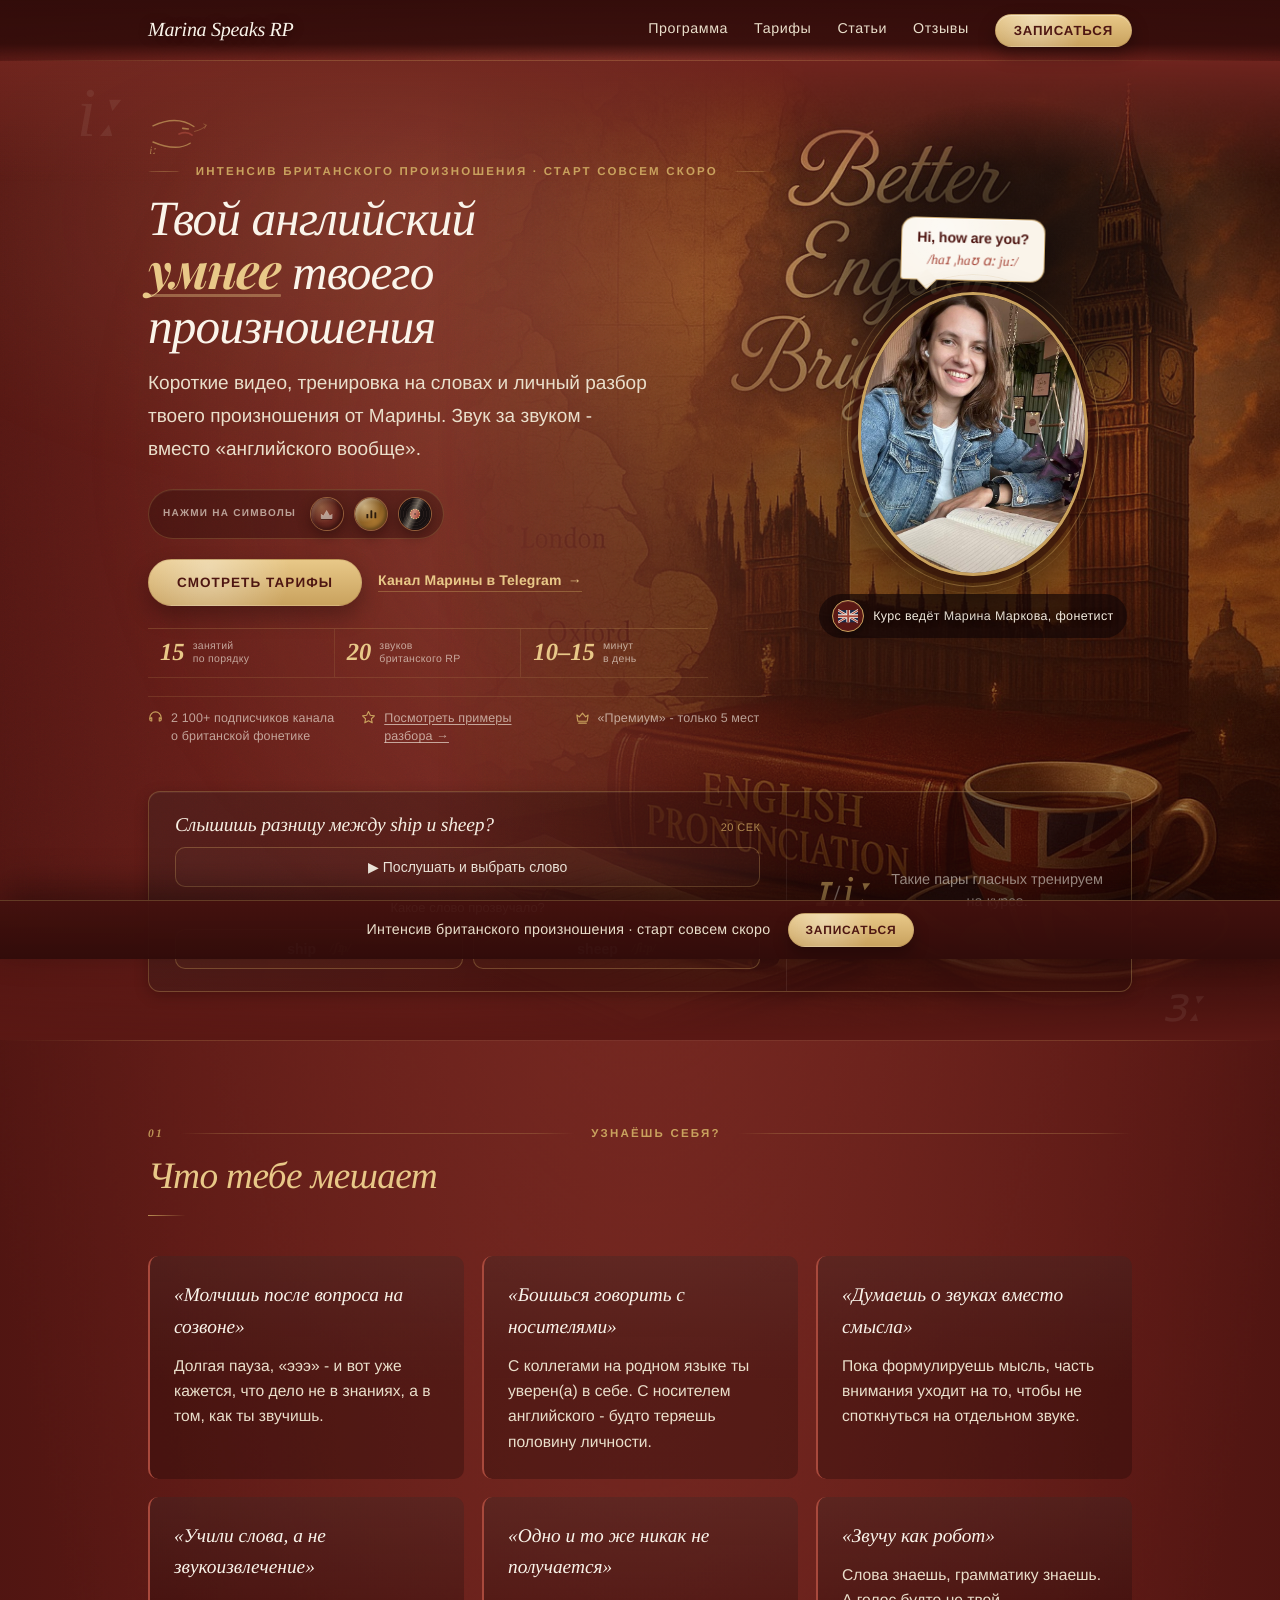
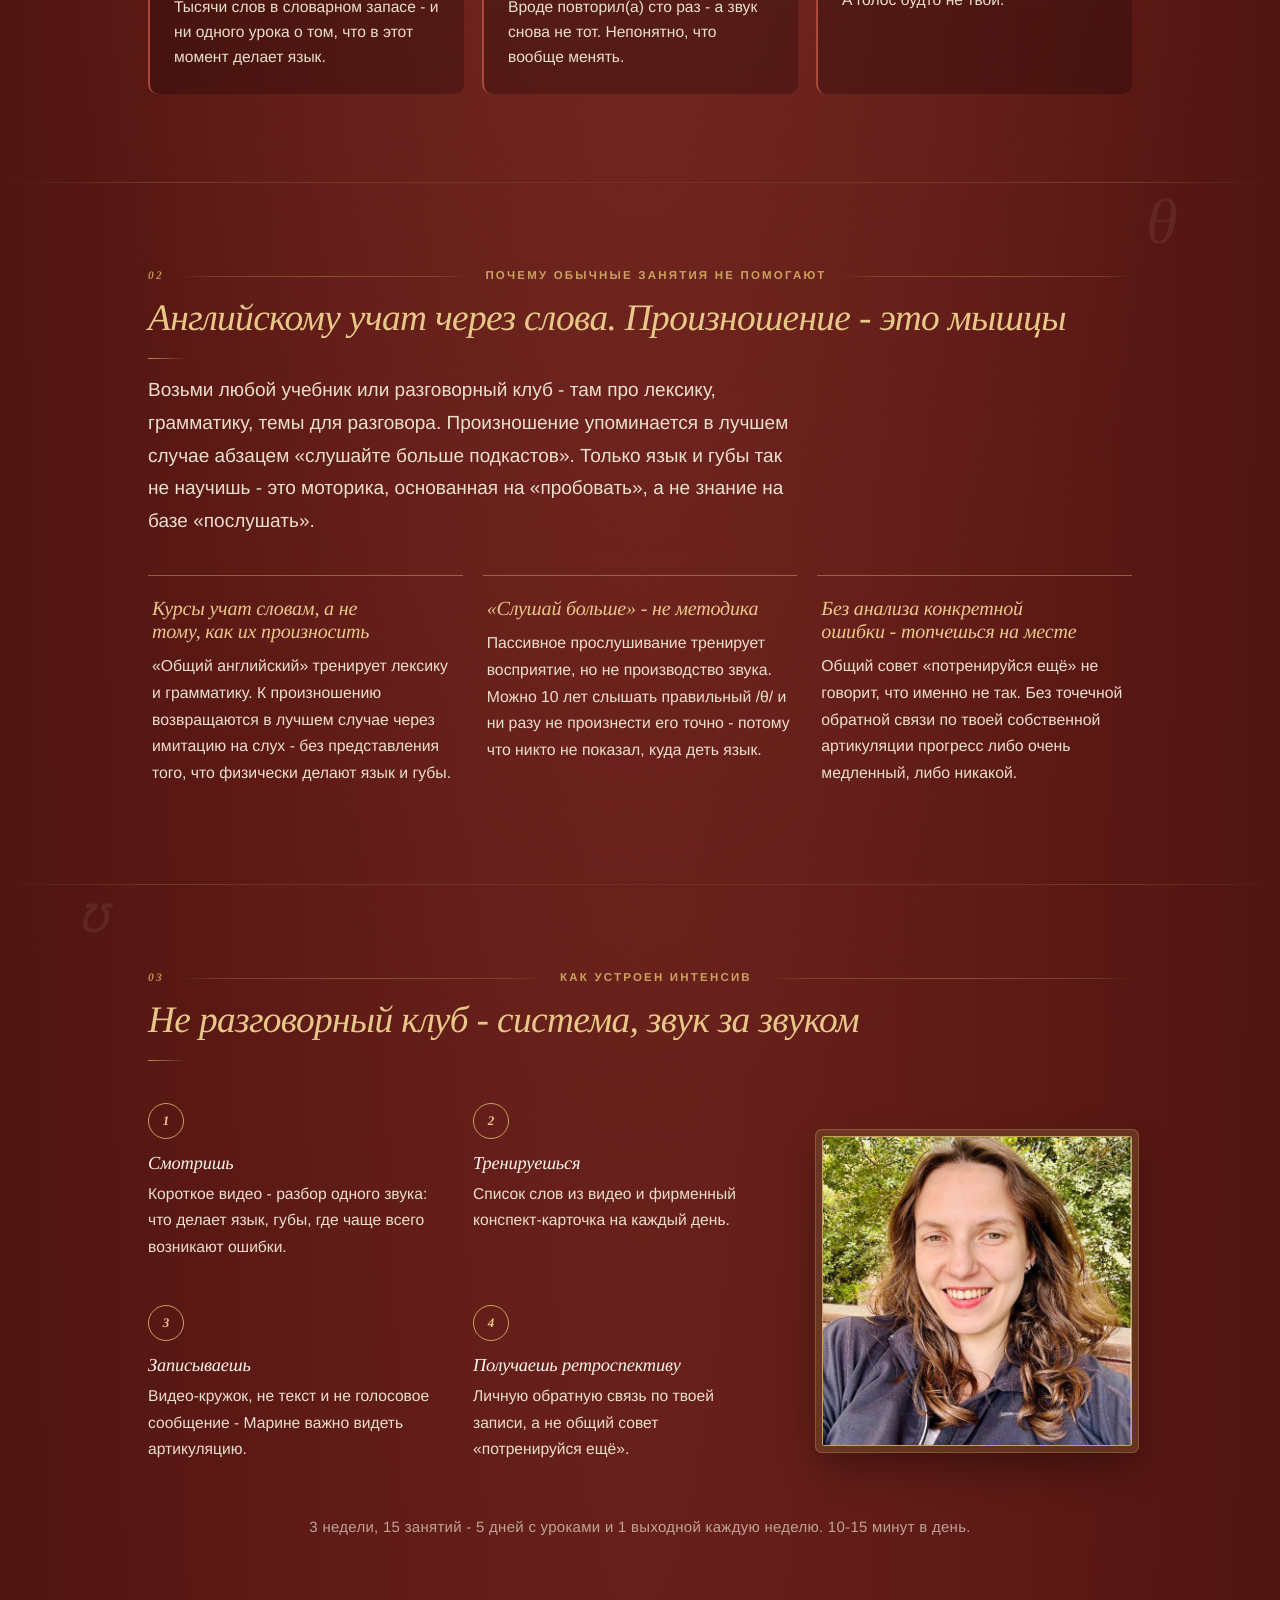
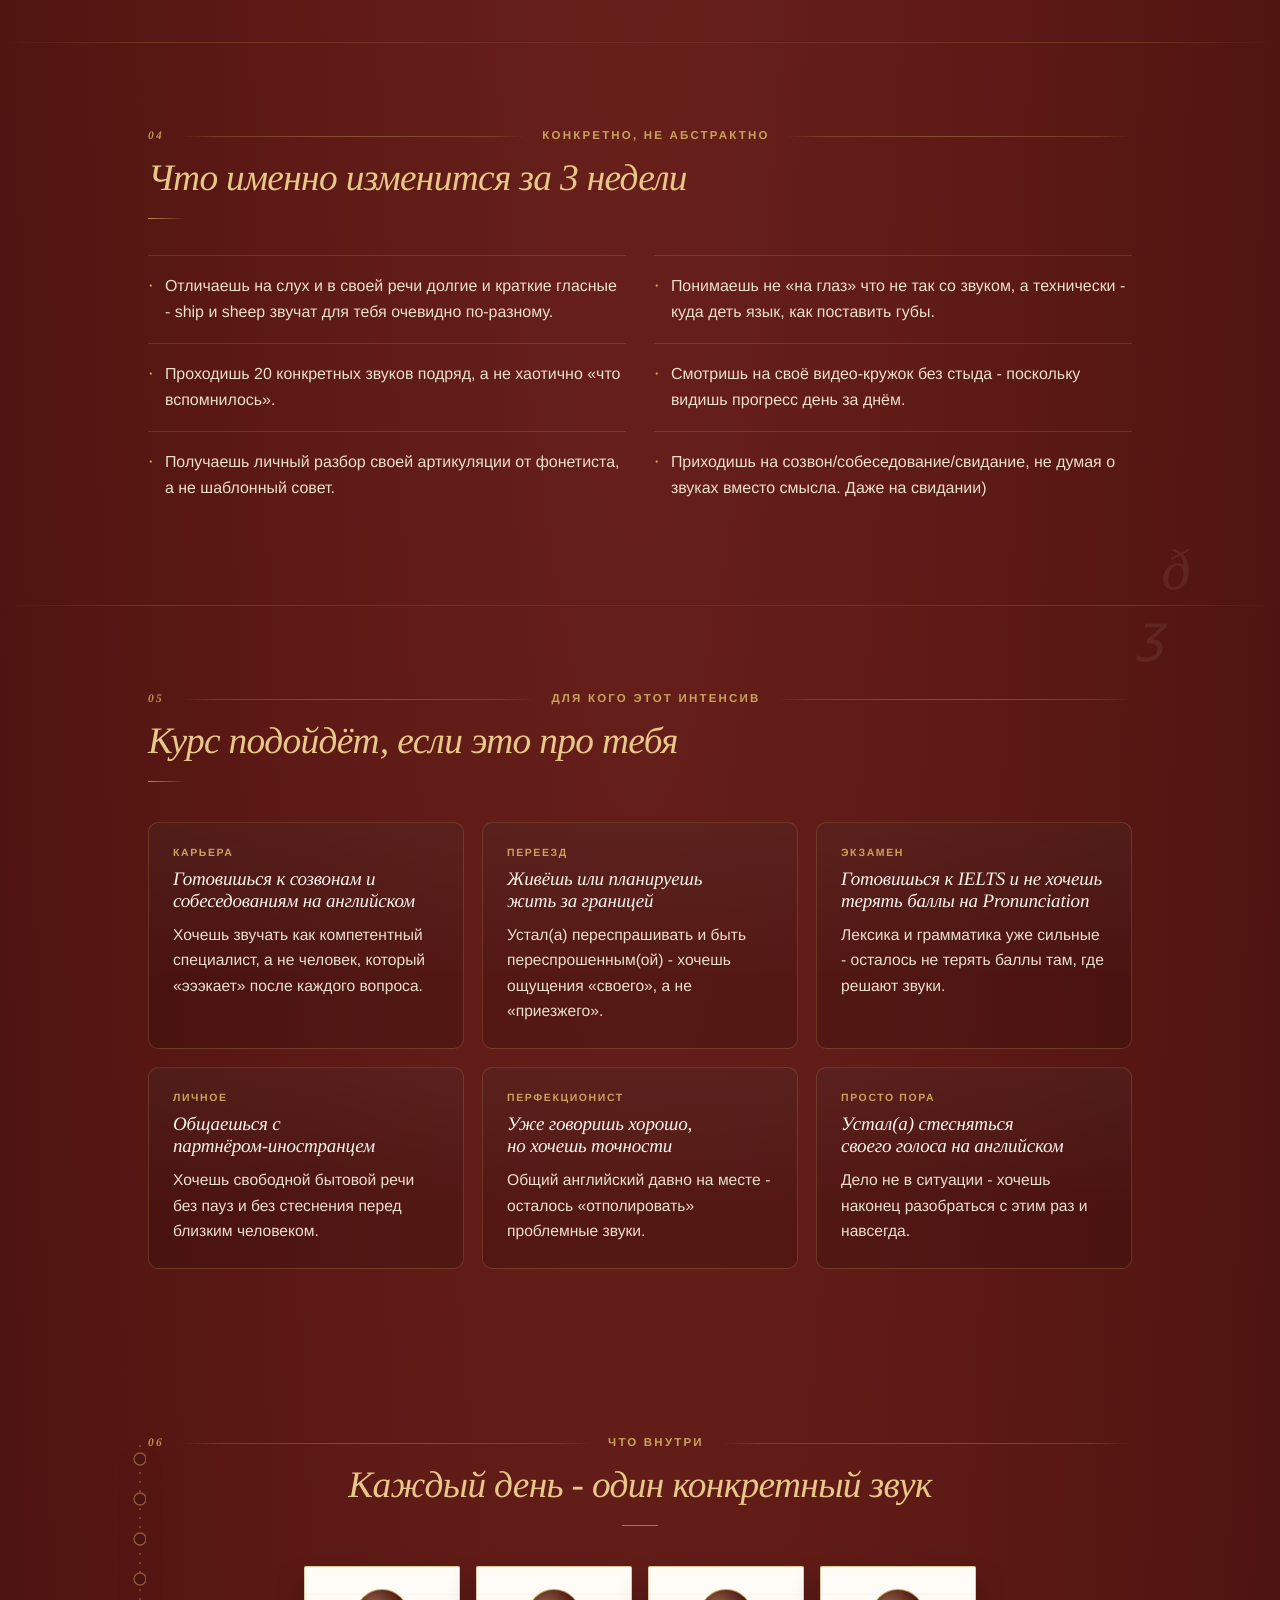
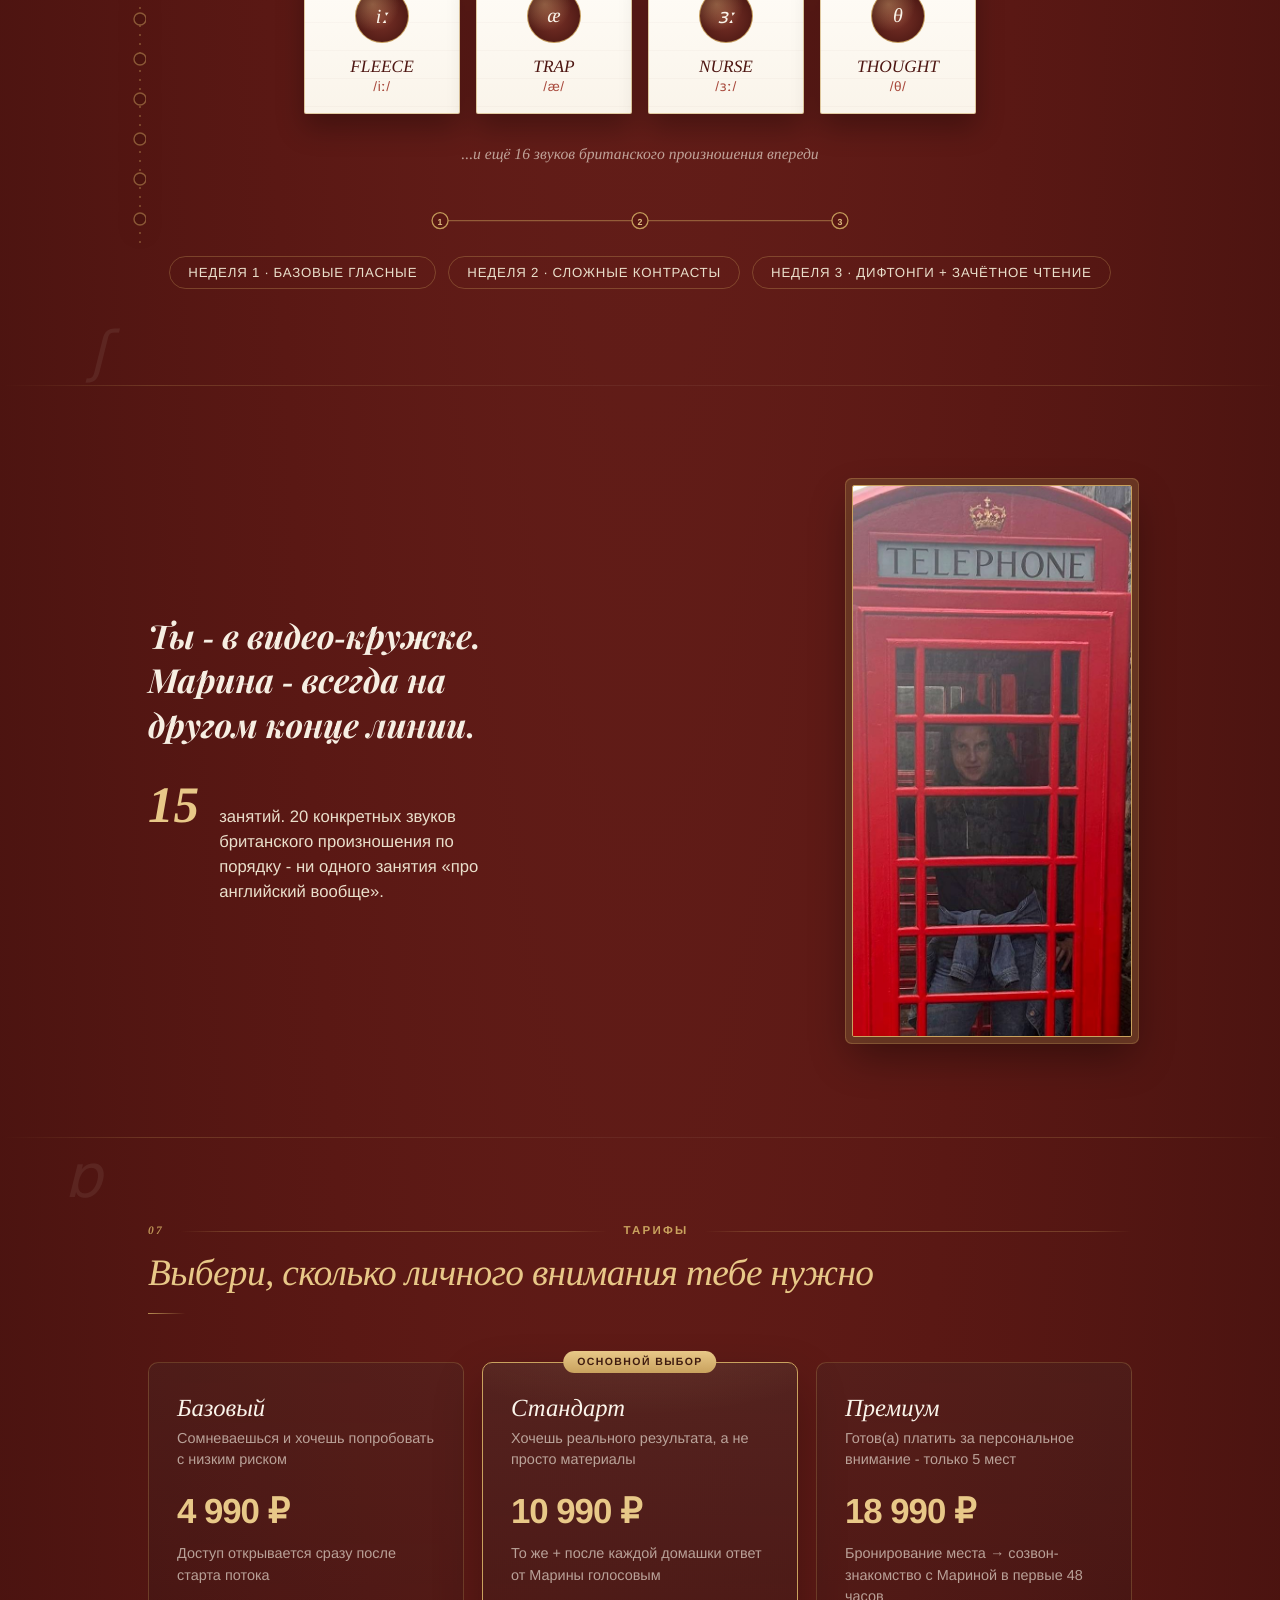
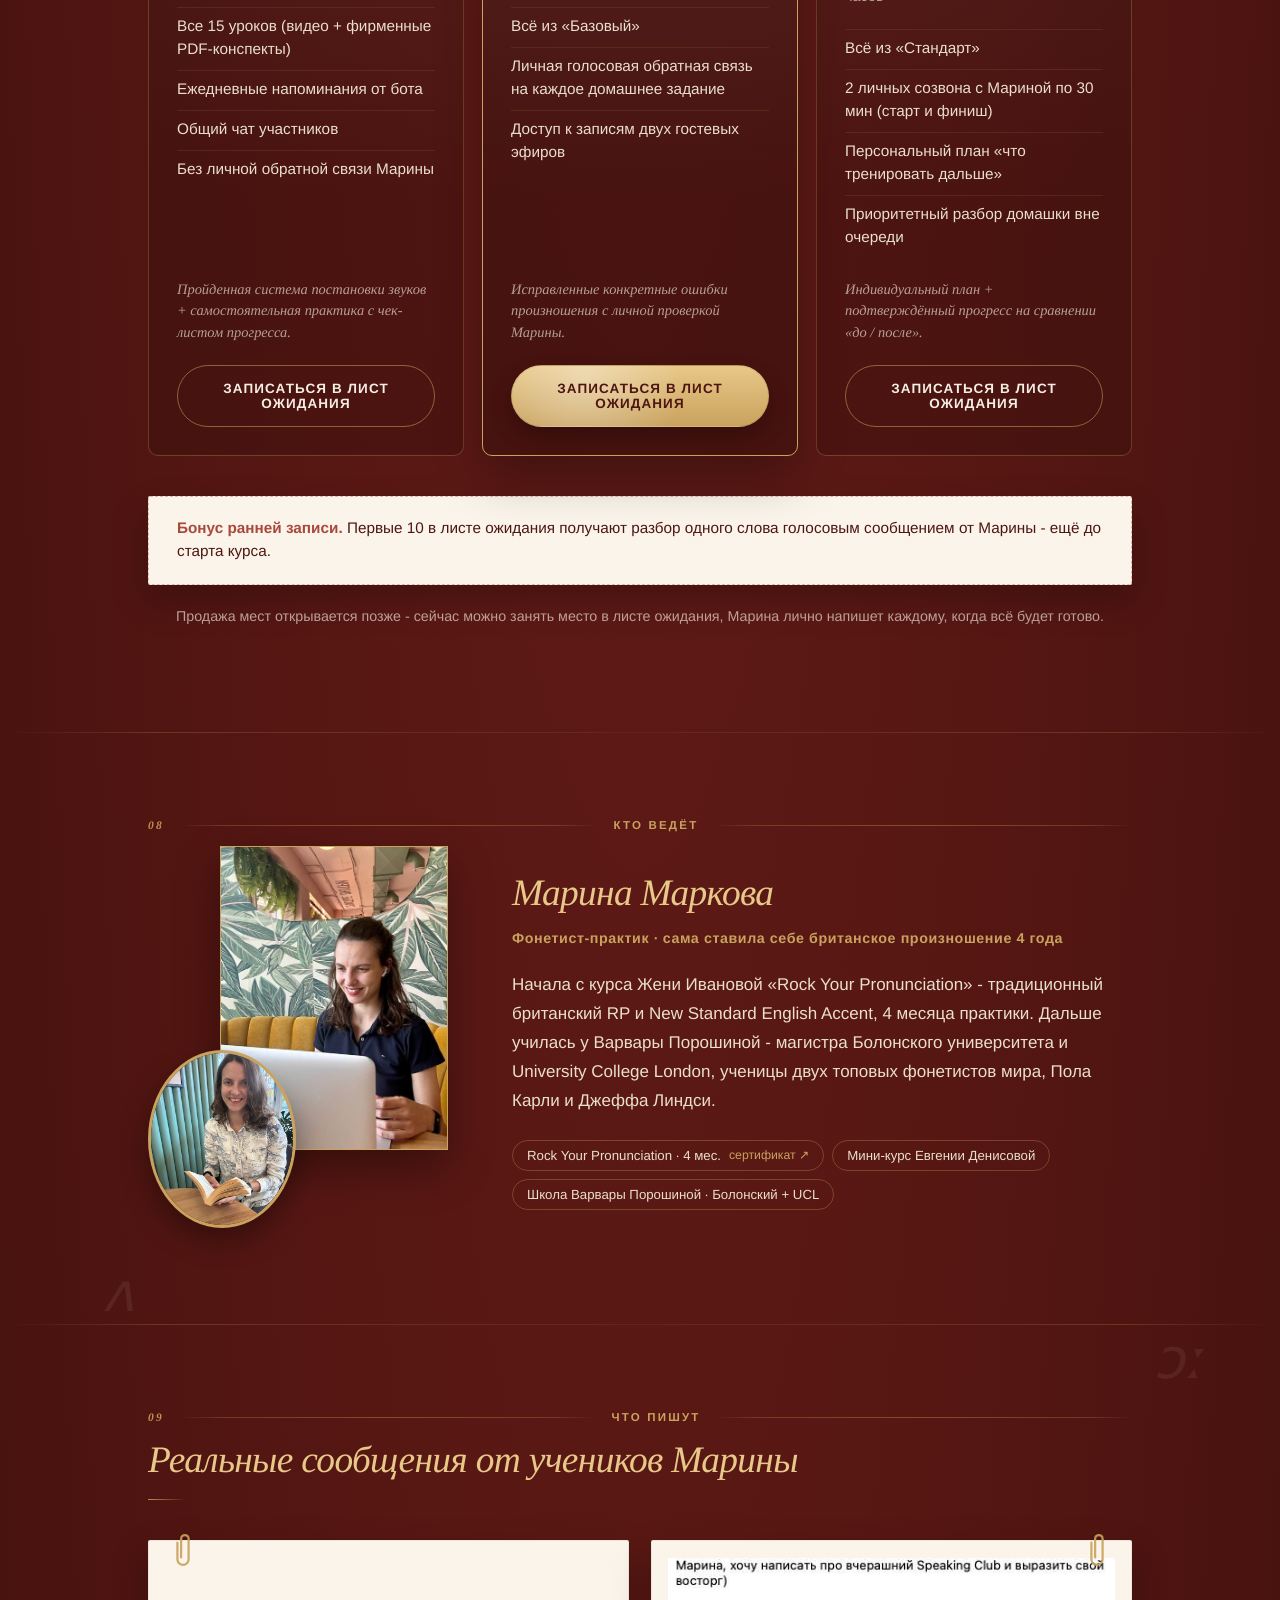
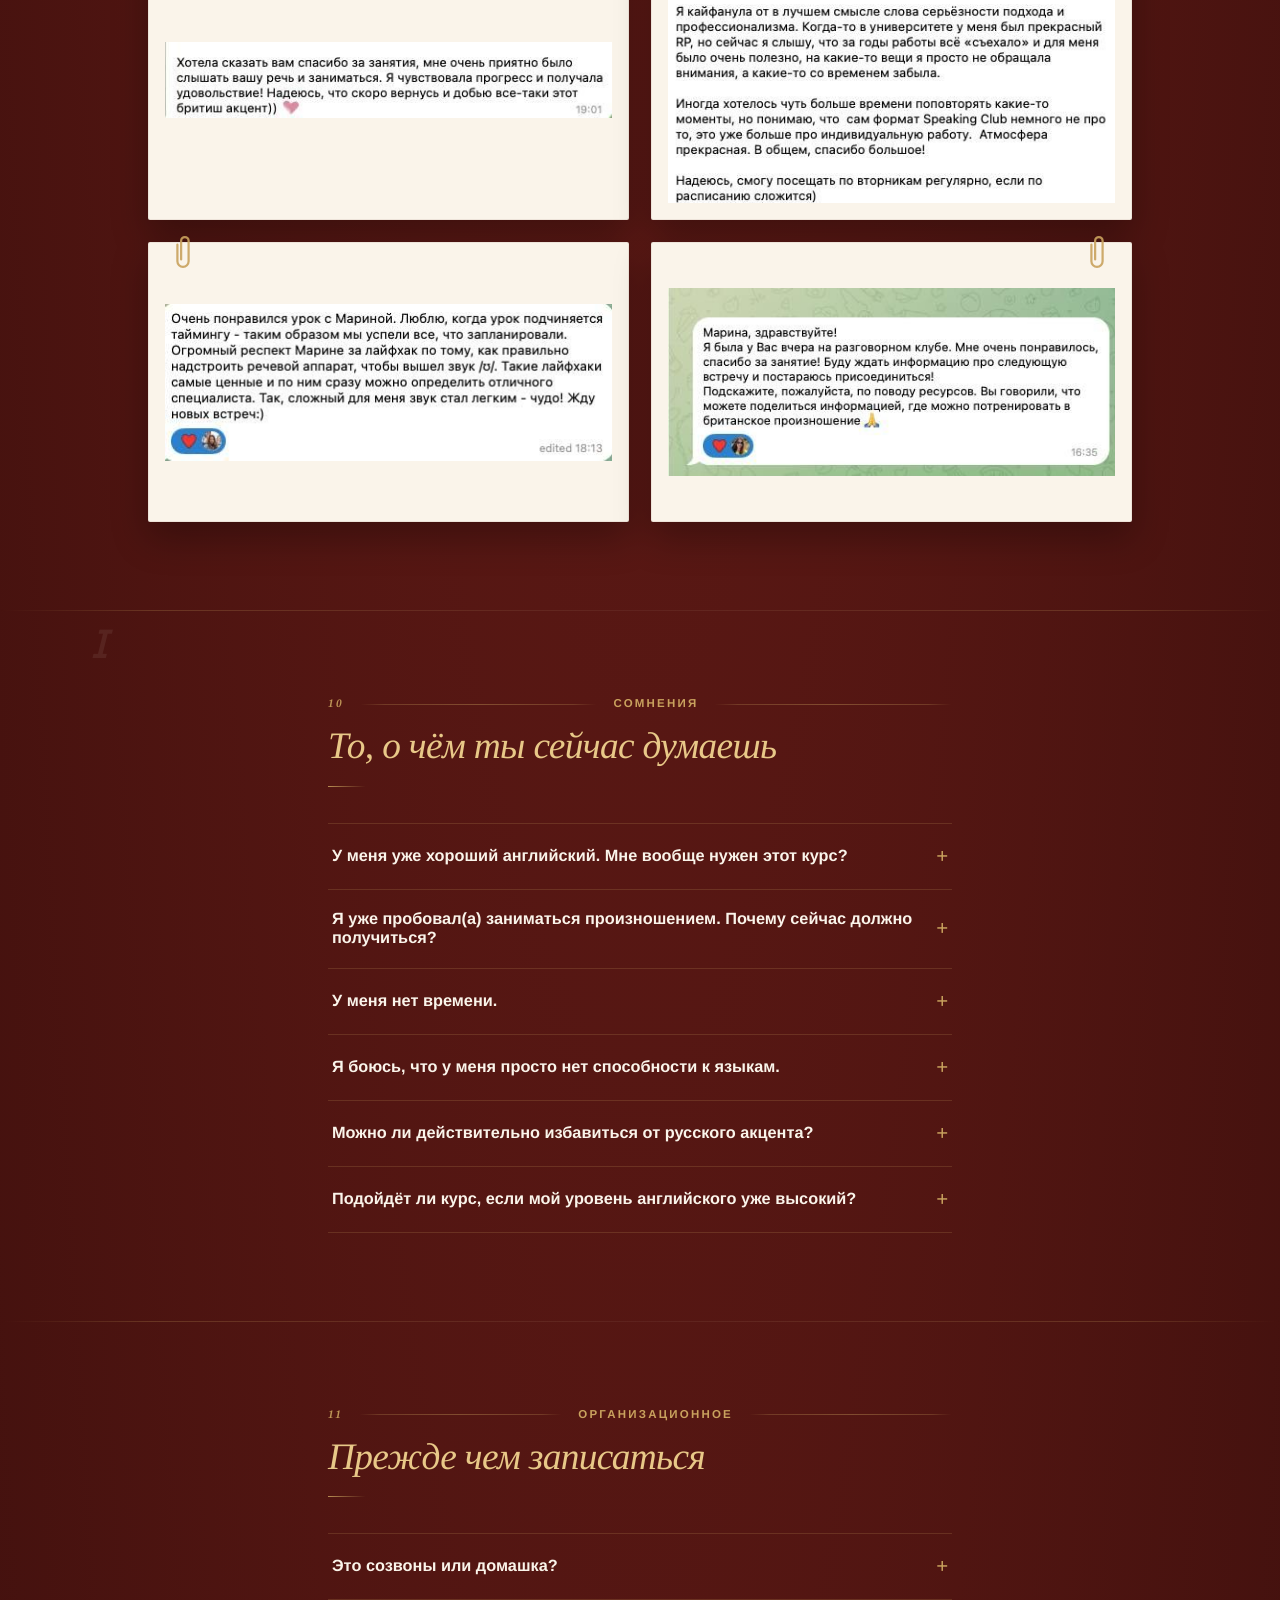
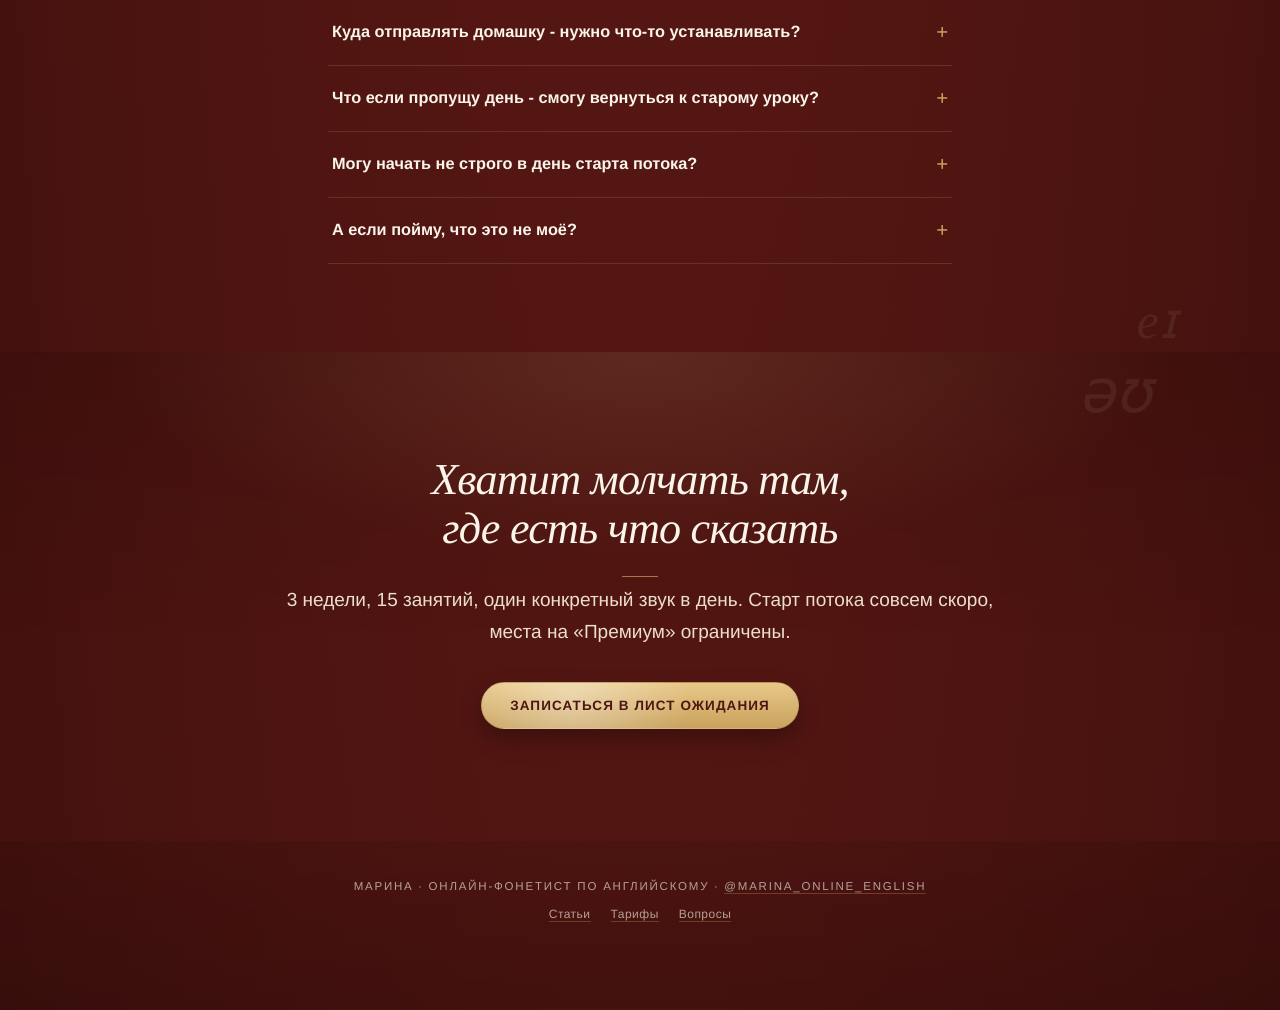
==== index.html @ 80f7ddb9 "Initial dev sandbox copy of marina-landing for programmer handoff" ====
<!doctype html>
<html lang="ru">
<head>
<meta charset="utf-8">
<meta name="viewport" content="width=device-width, initial-scale=1">
<title>Интенсив британского произношения - Marina Speaks RP</title>
<meta name="description" content="15 занятий, один звук в день. Марина - фонетист - лично разбирает твою артикуляцию по видео-кружку. Не 'английский вообще', а конкретная система постановки британского произношения. Старт потока совсем скоро.">
<link rel="canonical" href="https://marinaspeaksrp.org/">
<meta property="og:type" content="website">
<meta property="og:title" content="Интенсив британского произношения - Marina Speaks RP">
<meta property="og:description" content="15 занятий, один звук в день. Личный разбор артикуляции от Марины, фонетиста. Старт потока совсем скоро.">
<meta property="og:image" content="https://marinaspeaksrp.org/assets/img/og-cover.jpg">
<meta property="og:url" content="https://marinaspeaksrp.org/">
<meta name="twitter:card" content="summary_large_image">
<link rel="icon" type="image/png" href="/assets/img/favicon-32.png" sizes="32x32">
<link rel="apple-touch-icon" href="/assets/img/apple-touch-icon.png">
<link rel="icon" type="image/png" sizes="512x512" href="/assets/img/favicon-512.png">
<link rel="stylesheet" href="/assets/style.css">
</head>
<body>
<div class="bg-wrap">
<div class="ambient-light" aria-hidden="true"></div>

<nav class="sitenav">
  <div class="wrap">
    <a class="brand" href="/">Marina Speaks RP</a>
    <div class="links">
      <a href="#program">Программа</a>
      <a href="#tariffs">Тарифы</a>
      <a href="/articles/">Статьи</a>
      <a href="#testimonials">Отзывы</a>
      <a class="cta" href="https://t.me/Marinatoken_bot?start=waitlist" target="_blank" rel="noopener">Записаться</a>
    </div>
  </div>
</nav>

<section class="hero">
  <div class="hero-scene" aria-hidden="true" style="background-image:url('/assets/img/hero-bg.jpg');"></div>
  <div class="hero-scene-fade-top" aria-hidden="true"></div>
  <div class="hero-scene-fade-bottom" aria-hidden="true"></div>
  <div class="watermark" style="top:18px; left:6%; font-size:70px; --dur:10s; --delay:-2s;">iː</div>
  <div class="watermark watermark-bottom" style="bottom:10px; right:6%; font-size:48px; --dur:12s; --delay:-6s;">ɜː</div>

  <div class="wrap hero-grid">
    <div class="hero-copy">
      <svg class="articulation-diagram" viewBox="0 0 100 74" fill="none" xmlns="http://www.w3.org/2000/svg" aria-hidden="true">
        <path d="M8 24Q46 6 74 25" stroke="var(--gold)" stroke-width="2.2" stroke-linecap="round"/>
        <path d="M8 50Q46 66 68 52" stroke="var(--gold)" stroke-width="2.2" stroke-linecap="round"/>
        <path d="M56 28l9 1" stroke="var(--gold)" stroke-width="2.6" stroke-linecap="round"/>
        <path d="M50 37Q63 32 71 39" stroke="var(--accent-warm)" stroke-width="2.8" stroke-linecap="round"/>
        <path d="M75 33Q88 30 94 23" stroke="var(--gold)" stroke-width="1.3" stroke-linecap="round" opacity=".65"/>
        <path d="M90 21l4 2-3 5" stroke="var(--gold)" stroke-width="1.3" stroke-linecap="round" opacity=".65"/>
        <text x="2" y="70" font-family="Playfair Display, Georgia, serif" font-style="italic" font-size="18" fill="var(--gold)">iː</text>
      </svg>

      <div class="eyebrow">
        <div class="line"></div>
        <span>Интенсив британского произношения · старт совсем скоро</span>
        <div class="line"></div>
      </div>

      <h1>Твой английский <em>умнее</em> твоего произношения</h1>

      <p class="lead">Короткие видео, тренировка на словах и личный разбор твоего произношения от Марины. Звук за звуком - вместо «английского вообще».</p>

      <div class="hero-sound-tools" aria-label="Скрытые аудио-пасхалки">
        <span class="hero-sound-tools__label">Нажми на символы</span>

        <button type="button" class="seal" id="queenRecord" aria-pressed="false" aria-label="Скрытая пасхалка: проиграть отрывок коронационной речи Елизаветы II, 1953 год, 15 секунд">
          <span class="seal__wax" aria-hidden="true">
            <svg viewBox="0 0 24 24" fill="none" xmlns="http://www.w3.org/2000/svg">
              <path d="M4 18V12L7.5 14.5L12 7L16.5 14.5L20 12V18Z" fill="currentColor"/>
              <rect x="4" y="18" width="16" height="1.6" rx="0.6" fill="currentColor"/>
            </svg>
          </span>
        </button>

        <button type="button" class="medal" id="beatRecord" aria-pressed="false" aria-label="Скрытая пасхалка: проиграть ритм в стиле стадионного стомп-клэпа">
          <span class="medal__face" aria-hidden="true">
            <svg viewBox="0 0 24 24" fill="none" xmlns="http://www.w3.org/2000/svg">
              <rect x="4" y="13" width="3" height="7" rx="1" fill="currentColor"/>
              <rect x="10.5" y="7" width="3" height="13" rx="1" fill="currentColor"/>
              <rect x="17" y="10" width="3" height="10" rx="1" fill="currentColor"/>
            </svg>
          </span>
        </button>

        <button type="button" class="record" id="anthemRecord" aria-pressed="false" aria-label="Скрытая пасхалка: проиграть God Save the King, 22 секунды">
          <span class="record__disc" aria-hidden="true"></span>
        </button>

        <audio id="queenAudio" src="/assets/audio/queen-speech-clip.mp3" preload="none"></audio>
        <audio id="beatAudio" src="/assets/audio/stomp-clap.mp3" preload="none"></audio>
        <audio id="anthemAudio" src="/assets/audio/anthem-clip.mp3" preload="none"></audio>
      </div>

      <div class="cta-row">
        <a class="btn btn-primary" href="#tariffs">Смотреть тарифы</a>
        <a class="text-cta" href="https://t.me/marina_online_english" target="_blank" rel="noopener">Канал Марины в Telegram <span class="arrow">→</span></a>
      </div>

      <div class="hero-proof-row" aria-label="Что будет на интенсиве">
        <div class="hero-proof">
          <strong>15</strong>
          <span>занятий<br>по порядку</span>
        </div>
        <div class="hero-proof">
          <strong>20</strong>
          <span>звуков<br>британского RP</span>
        </div>
        <div class="hero-proof">
          <strong>10–15</strong>
          <span>минут<br>в день</span>
        </div>
      </div>

      <ul class="trust-row">
        <li><svg class="trust-icon" viewBox="0 0 24 24" fill="none" stroke="currentColor" stroke-width="1.8" stroke-linecap="round" stroke-linejoin="round" aria-hidden="true"><path d="M3 14v-2a9 9 0 0 1 18 0v2"/><path d="M21 15.5a2 2 0 0 1-2 2h-1v-5h1a2 2 0 0 1 2 2z"/><path d="M3 15.5a2 2 0 0 0 2 2h1v-5H5a2 2 0 0 0-2 2z"/></svg>2 100+ подписчиков канала о британской фонетике</li>
        <li><a href="#testimonials" style="display:flex;align-items:flex-start;gap:8px;color:inherit;text-decoration:none;"><svg class="trust-icon" viewBox="0 0 24 24" fill="none" stroke="currentColor" stroke-width="1.8" stroke-linecap="round" stroke-linejoin="round" aria-hidden="true"><path d="M12 2.5l2.9 6 6.6.9-4.8 4.6 1.2 6.5L12 17.3l-5.9 3.2 1.2-6.5-4.8-4.6 6.6-.9z"/></svg><span style="text-decoration:underline;text-underline-offset:2px;">Посмотреть примеры разбора →</span></a></li>
        <li><svg class="trust-icon" viewBox="0 0 24 24" fill="none" stroke="currentColor" stroke-width="1.8" stroke-linecap="round" stroke-linejoin="round" aria-hidden="true"><path d="M3 8l4 3 5-6 5 6 4-3-1.5 10h-15z"/><path d="M6 21h12"/></svg>«Премиум» - только 5 мест</li>
      </ul>
    </div>

    <div class="hero-visual">
      <div class="speech-bubble" aria-hidden="true">
        <span class="sb-text">Hi, how are you?</span>
        <span class="sb-ipa">/haɪ ˌhaʊ ɑː juː/</span>
      </div>

      <div class="hero-portrait">
        <img src="/assets/img/marina-portrait.jpg" alt="Марина">
      </div>

      <p class="hero-portrait-caption">
        <span class="deco-flag-badge" aria-hidden="true">
          <svg viewBox="0 0 60 36" xmlns="http://www.w3.org/2000/svg">
            <rect width="60" height="36" fill="#1c2b4a"/>
            <path d="M0 0 L60 36 M60 0 L0 36" stroke="#f5ece0" stroke-width="7"/>
            <path d="M0 0 L60 36 M60 0 L0 36" stroke="#a8493c" stroke-width="3"/>
            <path d="M30 0 V36 M0 18 H60" stroke="#f5ece0" stroke-width="11"/>
            <path d="M30 0 V36 M0 18 H60" stroke="#a8493c" stroke-width="6"/>
          </svg>
        </span>
        Курс ведёт Марина Маркова, фонетист
      </p>
    </div>
  </div>

  <div class="wrap">
    <div class="minpair-card" id="soundCard">
      <div class="minpair-col minpair-question">
        <div class="minpair-card-head">
          <h3>Слышишь разницу между ship и sheep?</h3>
          <span class="minpair-card-tag">20 сек</span>
        </div>

        <button type="button" class="sc-btn sc-play" id="scPlay">▶ Послушать и выбрать слово</button>

        <div class="sc-question">
          <p>Какое слово прозвучало?</p>
          <div class="sc-answers">
            <button type="button" class="sc-btn sc-answer" data-word="ship" disabled aria-pressed="false">ship <span class="ipa">/ʃɪp/</span></button>
            <button type="button" class="sc-btn sc-answer" data-word="sheep" disabled aria-pressed="false">sheep <span class="ipa">/ʃiːp/</span></button>
          </div>
        </div>
      </div>

      <div class="minpair-col minpair-result">
        <div class="sc-teaser" id="scTeaser">
          <span class="sc-teaser-ipa" aria-hidden="true">ɪ<i>/</i>iː</span>
          <p>Такие пары гласных тренируем на курсе.</p>
        </div>

        <div class="sc-feedback" id="scFeedback" aria-live="polite" hidden>
          <p class="sc-feedback-text" id="scFeedbackText"></p>
          <p class="sc-explain">В ship гласный короткий и более расслабленный: /ɪ/. В sheep гласный длиннее и напряжённее: /iː/. Для русскоязычных это не одна «и», а два разных звука.</p>
          <div class="sc-compare">
            <button type="button" class="sc-btn sc-mini" data-word="ship">▶ ship /ʃɪp/</button>
            <button type="button" class="sc-btn sc-mini" data-word="sheep">▶ sheep /ʃiːp/</button>
          </div>
          <p class="sc-bridge">На интенсиве вы присылаете свою запись, а Марина объясняет, что и как поправить. <a href="#program">Как проходят 15 занятий →</a></p>
        </div>
      </div>

      <audio id="scAudioShip" src="/assets/audio/word-ship.mp3" preload="none"></audio>
      <audio id="scAudioSheep" src="/assets/audio/word-sheep.mp3" preload="none"></audio>
    </div>
  </div>
</section>

<section class="pains" id="problem">
  <div class="wrap">
    <div class="eyebrow"><span class="eyebrow-num">01</span><div class="line"></div><span>Узнаёшь себя?</span><div class="line"></div></div>
    <h2>Что тебе мешает</h2>
    <div class="pain-grid">
      <div class="pain-card"><p class="quote">«Молчишь после вопроса на созвоне»</p><p>Долгая пауза, «эээ» - и вот уже кажется, что дело не в знаниях, а в том, как ты звучишь.</p></div>
      <div class="pain-card"><p class="quote">«Боишься говорить с носителями»</p><p>С коллегами на родном языке ты уверен(а) в себе. С носителем английского - будто теряешь половину личности.</p></div>
      <div class="pain-card"><p class="quote">«Думаешь о звуках вместо смысла»</p><p>Пока формулируешь мысль, часть внимания уходит на то, чтобы не споткнуться на отдельном звуке.</p></div>
      <div class="pain-card"><p class="quote">«Учили слова, а не звукоизвлечение»</p><p>Тысячи слов в словарном запасе - и ни одного урока о том, что в этот момент делает язык.</p></div>
      <div class="pain-card"><p class="quote">«Одно и то же никак не получается»</p><p>Вроде повторил(а) сто раз - а звук снова не тот. Непонятно, что вообще менять.</p></div>
      <div class="pain-card"><p class="quote">«Звучу как робот»</p><p>Слова знаешь, грамматику знаешь. А голос будто не твой.</p></div>
    </div>
  </div>
</section>

<section class="content-section" id="why-not-working">
  <div class="watermark" style="top:8px; right:8%; font-size:64px; --dur:11s; --delay:-5s;">θ</div>
  <div class="wrap">
    <div class="eyebrow"><span class="eyebrow-num">02</span><div class="line"></div><span>Почему обычные занятия не помогают</span><div class="line"></div></div>
    <h2>Английскому учат через слова. Произношение - это мышцы</h2>
    <p class="lead">Возьми любой учебник или разговорный клуб - там про лексику, грамматику, темы для разговора. Произношение упоминается в лучшем случае абзацем «слушайте больше подкастов». Только язык и губы так не научишь - это моторика, основанная на «пробовать», а не знание на базе «послушать».</p>
    <div class="two-col">
      <div class="info-card">
        <h3>Курсы учат словам, а не тому, как их произносить</h3>
        <p>«Общий английский» тренирует лексику и грамматику. К произношению возвращаются в лучшем случае через имитацию на слух - без представления того, что физически делают язык и губы.</p>
      </div>
      <div class="info-card">
        <h3>«Слушай больше» - не методика</h3>
        <p>Пассивное прослушивание тренирует восприятие, но не производство звука. Можно 10 лет слышать правильный /θ/ и ни разу не произнести его точно - потому что никто не показал, куда деть язык.</p>
      </div>
      <div class="info-card">
        <h3>Без анализа конкретной ошибки - топчешься на месте</h3>
        <p>Общий совет «потренируйся ещё» не говорит, что именно не так. Без точечной обратной связи по твоей собственной артикуляции прогресс либо очень медленный, либо никакой.</p>
      </div>
    </div>
  </div>
</section>

<section class="mech" id="solution">
  <div class="watermark" style="top:6px; left:6%; font-size:52px; --dur:11s; --delay:-2s;">ʊ</div>
  <div class="wrap">
    <div class="eyebrow"><span class="eyebrow-num">03</span><div class="line"></div><span>Как устроен интенсив</span><div class="line"></div></div>
    <h2>Не разговорный клуб - система, звук за звуком</h2>
    <div class="mech-body">
      <div class="steps steps-col">
        <div class="step"><div class="num">1</div><h3>Смотришь</h3><p>Короткое видео - разбор одного звука: что делает язык, губы, где чаще всего возникают ошибки.</p></div>
        <div class="step"><div class="num">2</div><h3>Тренируешься</h3><p>Список слов из видео и фирменный конспект-карточка на каждый день.</p></div>
        <div class="step"><div class="num">3</div><h3>Записываешь</h3><p>Видео-кружок, не текст и не голосовое сообщение - Марине важно видеть артикуляцию.</p></div>
        <div class="step"><div class="num">4</div><h3>Получаешь ретроспективу</h3><p>Личную обратную связь по твоей записи, а не общий совет «потренируйся ещё».</p></div>
      </div>
      <figure class="mech-photo">
        <img src="/assets/img/marina-working-1.jpg" alt="Марина разбирает домашку ученика">
      </figure>
    </div>
    <p class="mech-note">3 недели, 15 занятий - 5 дней с уроками и 1 выходной каждую неделю. 10-15 минут в день.</p>
  </div>
</section>

<section class="content-section" id="results">
  <div class="watermark" style="bottom:6px; right:7%; font-size:58px; --dur:9s; --delay:-4s;">ð</div>
  <div class="wrap">
    <div class="eyebrow"><span class="eyebrow-num">04</span><div class="line"></div><span>Конкретно, не абстрактно</span><div class="line"></div></div>
    <h2>Что именно изменится за 3 недели</h2>
    <ul class="result-list">
      <li><span class="mark">·</span>Отличаешь на слух и в своей речи долгие и краткие гласные - ship и sheep звучат для тебя очевидно по-разному.</li>
      <li><span class="mark">·</span>Понимаешь не «на глаз» что не так со звуком, а технически - куда деть язык, как поставить губы.</li>
      <li><span class="mark">·</span>Проходишь 20 конкретных звуков подряд, а не хаотично «что вспомнилось».</li>
      <li><span class="mark">·</span>Смотришь на своё видео-кружок без стыда - поскольку видишь прогресс день за днём.</li>
      <li><span class="mark">·</span>Получаешь личный разбор своей артикуляции от фонетиста, а не шаблонный совет.</li>
      <li><span class="mark">·</span>Приходишь на созвон/собеседование/свидание, не думая о звуках вместо смысла. Даже на свидании)</li>
    </ul>
  </div>
</section>

<section class="content-section" id="for-whom">
  <div class="watermark" style="top:4px; right:9%; font-size:50px; --dur:13s; --delay:-6s;">ʒ</div>
  <div class="wrap">
    <div class="eyebrow"><span class="eyebrow-num">05</span><div class="line"></div><span>Для кого этот интенсив</span><div class="line"></div></div>
    <h2>Курс подойдёт, если это про тебя</h2>
    <div class="persona-grid">
      <div class="persona-card"><div class="tag">Карьера</div><h3>Готовишься к созвонам и собеседованиям на английском</h3><p>Хочешь звучать как компетентный специалист, а не человек, который «эээкает» после каждого вопроса.</p></div>
      <div class="persona-card"><div class="tag">Переезд</div><h3>Живёшь или планируешь жить за границей</h3><p>Устал(а) переспрашивать и быть переспрошенным(ой) - хочешь ощущения «своего», а не «приезжего».</p></div>
      <div class="persona-card"><div class="tag">Экзамен</div><h3>Готовишься к IELTS и не хочешь терять баллы на Pronunciation</h3><p>Лексика и грамматика уже сильные - осталось не терять баллы там, где решают звуки.</p></div>
      <div class="persona-card"><div class="tag">Личное</div><h3>Общаешься с партнёром-иностранцем</h3><p>Хочешь свободной бытовой речи без пауз и без стеснения перед близким человеком.</p></div>
      <div class="persona-card"><div class="tag">Перфекционист</div><h3>Уже говоришь хорошо, но хочешь точности</h3><p>Общий английский давно на месте - осталось «отполировать» проблемные звуки.</p></div>
      <div class="persona-card"><div class="tag">Просто пора</div><h3>Устал(а) стесняться своего голоса на английском</h3><p>Дело не в ситуации - хочешь наконец разобраться с этим раз и навсегда.</p></div>
    </div>
  </div>
</section>

<section class="curriculum" id="program">
  <div class="watermark" style="bottom:4px; left:7%; font-size:56px; --dur:8s; --delay:-1s;">ʃ</div>
  <svg class="deco-notebook" aria-hidden="true" viewBox="0 0 26 400" preserveAspectRatio="none">
    <line x1="20" y1="0" x2="20" y2="400" stroke="var(--gold)" stroke-width="1.4" stroke-dasharray="2 7"/>
    <g fill="var(--bg-bottom)" stroke="var(--gold)" stroke-width="1.4">
      <circle cx="20" cy="14" r="6"/><circle cx="20" cy="54" r="6"/><circle cx="20" cy="94" r="6"/>
      <circle cx="20" cy="134" r="6"/><circle cx="20" cy="174" r="6"/><circle cx="20" cy="214" r="6"/>
      <circle cx="20" cy="254" r="6"/><circle cx="20" cy="294" r="6"/><circle cx="20" cy="334" r="6"/>
      <circle cx="20" cy="374" r="6"/>
    </g>
  </svg>
  <div class="wrap">
    <div class="eyebrow center"><span class="eyebrow-num">06</span><div class="line"></div><span>Что внутри</span><div class="line"></div></div>
    <h2>Каждый день - один конкретный звук</h2>
    <div class="sound-row">
      <div class="sound-card"><div class="medallion">iː</div><div class="name">FLEECE</div><div class="ipa">/iː/</div></div>
      <div class="sound-card"><div class="medallion">æ</div><div class="name">TRAP</div><div class="ipa">/æ/</div></div>
      <div class="sound-card"><div class="medallion">ɜː</div><div class="name">NURSE</div><div class="ipa">/ɜː/</div></div>
      <div class="sound-card"><div class="medallion">θ</div><div class="name">THOUGHT</div><div class="ipa">/θ/</div></div>
    </div>
    <p class="curriculum-more">...и ещё 16 звуков британского произношения впереди</p>

    <svg class="timeline-svg" viewBox="0 0 600 44" role="img" aria-label="Три недели интенсива по порядку">
      <line x1="50" y1="22" x2="550" y2="22" stroke="var(--border-gold)" stroke-width="1.5"/>
      <circle cx="50" cy="22" r="10" fill="var(--bg-mid)" stroke="var(--gold)" stroke-width="1.6"/>
      <circle cx="300" cy="22" r="10" fill="var(--bg-mid)" stroke="var(--gold)" stroke-width="1.6"/>
      <circle cx="550" cy="22" r="10" fill="var(--bg-mid)" stroke="var(--gold)" stroke-width="1.6"/>
      <text x="50" y="27" text-anchor="middle" font-family="Inter, sans-serif" font-size="11" font-weight="700" fill="var(--gold-light)">1</text>
      <text x="300" y="27" text-anchor="middle" font-family="Inter, sans-serif" font-size="11" font-weight="700" fill="var(--gold-light)">2</text>
      <text x="550" y="27" text-anchor="middle" font-family="Inter, sans-serif" font-size="11" font-weight="700" fill="var(--gold-light)">3</text>
    </svg>

    <div class="week-row">
      <div class="week-pill">Неделя 1 · базовые гласные</div>
      <div class="week-pill">Неделя 2 · сложные контрасты</div>
      <div class="week-pill">Неделя 3 · дифтонги + зачётное чтение</div>
    </div>
  </div>
</section>

<section class="pause-stat pause-stat-photo">
  <svg class="pause-crown" aria-hidden="true" viewBox="0 0 200 150">
    <path d="M20,112 L20,66 L54,94 L80,36 L100,74 L120,36 L146,94 L180,66 L180,112 Z" fill="none" stroke="currentColor" stroke-width="3" stroke-linejoin="round" stroke-linecap="round"/>
    <line x1="10" y1="112" x2="190" y2="112" stroke="currentColor" stroke-width="3" stroke-linecap="round"/>
    <circle cx="20" cy="66" r="5.5" fill="currentColor"/>
    <circle cx="80" cy="36" r="5.5" fill="currentColor"/>
    <circle cx="100" cy="74" r="4.5" fill="currentColor"/>
    <circle cx="120" cy="36" r="5.5" fill="currentColor"/>
    <circle cx="180" cy="66" r="5.5" fill="currentColor"/>
  </svg>
  <div class="wrap">
    <div class="pause-stat-body">
      <div class="pause-stat-text">
        <p class="pause-quote">Ты - в видео-кружке. Марина - всегда на другом конце линии.</p>
        <div class="pause-number-row">
          <span class="pause-number-small">15</span>
          <span class="pause-number-text">занятий. 20 конкретных звуков британского произношения по порядку - ни одного занятия «про английский вообще».</span>
        </div>
      </div>
      <div class="pause-thread-layer" aria-hidden="true">
        <svg class="pause-thread-bridge" viewBox="0 0 1000 400" preserveAspectRatio="none">
          <path class="pause-string pause-string-shadow" d="M40,190 C110,128 180,142 258,158 C338,174 378,222 458,218 C540,214 598,182 680,176 C770,170 860,178 950,172"/>
          <path class="pause-string pause-string-main" d="M40,190 C110,128 180,142 258,158 C338,174 378,222 458,218 C540,214 598,182 680,176 C770,170 860,178 950,172"/>
          <g class="pause-thread-cup" transform="translate(40,190) rotate(100)">
            <path d="M-6,0 L6,0 L10,24 L-10,24 Z"/>
            <ellipse cx="0" cy="24" rx="10" ry="3.2"/>
          </g>
          <g class="pause-thread-cup" transform="translate(950,172) rotate(-72)">
            <path d="M-6,0 L6,0 L10,24 L-10,24 Z"/>
            <ellipse cx="0" cy="24" rx="10" ry="3.2"/>
          </g>
        </svg>
      </div>
      <figure class="pause-photo">
        <img src="/assets/img/marina-phonebox.jpg" alt="Марина в красной телефонной будке в Англии">
      </figure>
    </div>
  </div>
</section>

<section class="tariffs" id="tariffs">
  <div class="watermark" style="top:10px; left:5%; font-size:60px; --dur:10s; --delay:-3s;">ɒ</div>
  <div class="wrap">
    <div class="eyebrow"><span class="eyebrow-num">07</span><div class="line"></div><span>Тарифы</span><div class="line"></div></div>
    <h2>Выбери, сколько личного внимания тебе нужно</h2>
    <div class="tariff-grid">
      <div class="tariff-card">
        <div class="tariff-name">Базовый</div>
        <div class="tariff-for">Сомневаешься и хочешь попробовать с низким риском</div>
        <div class="tariff-price">4 990 ₽</div>
        <div class="tariff-entry">Доступ открывается сразу после старта потока</div>
        <ul class="tariff-list">
          <li>Все 15 уроков (видео + фирменные PDF-конспекты)</li>
          <li>Ежедневные напоминания от бота</li>
          <li>Общий чат участников</li>
          <li>Без личной обратной связи Марины</li>
        </ul>
        <div class="tariff-result">Пройденная система постановки звуков + самостоятельная практика с чек-листом прогресса.</div>
        <a class="btn btn-ghost" href="https://t.me/Marinatoken_bot?start=waitlist_tariff1" target="_blank" rel="noopener">Записаться в лист ожидания</a>
      </div>

      <div class="tariff-card featured">
        <div class="tariff-badge">Основной выбор</div>
        <div class="tariff-name">Стандарт</div>
        <div class="tariff-for">Хочешь реального результата, а не просто материалы</div>
        <div class="tariff-price">10 990 ₽</div>
        <div class="tariff-entry">То же + после каждой домашки ответ от Марины голосовым</div>
        <ul class="tariff-list">
          <li>Всё из «Базовый»</li>
          <li>Личная голосовая обратная связь на каждое домашнее задание</li>
          <li>Доступ к записям двух гостевых эфиров</li>
        </ul>
        <div class="tariff-result">Исправленные конкретные ошибки произношения с личной проверкой Марины.</div>
        <a class="btn btn-primary" href="https://t.me/Marinatoken_bot?start=waitlist_tariff2" target="_blank" rel="noopener">Записаться в лист ожидания</a>
      </div>

      <div class="tariff-card">
        <div class="tariff-name">Премиум</div>
        <div class="tariff-for">Готов(а) платить за персональное внимание - только 5 мест</div>
        <div class="tariff-price">18 990 ₽</div>
        <div class="tariff-entry">Бронирование места → созвон-знакомство с Мариной в первые 48 часов</div>
        <ul class="tariff-list">
          <li>Всё из «Стандарт»</li>
          <li>2 личных созвона с Мариной по 30 мин (старт и финиш)</li>
          <li>Персональный план «что тренировать дальше»</li>
          <li>Приоритетный разбор домашки вне очереди</li>
        </ul>
        <div class="tariff-result">Индивидуальный план + подтверждённый прогресс на сравнении «до / после».</div>
        <a class="btn btn-ghost" href="https://t.me/Marinatoken_bot?start=waitlist_tariff3" target="_blank" rel="noopener">Записаться в лист ожидания</a>
      </div>
    </div>

    <div class="bonus-strip">
      <p><strong>Бонус ранней записи.</strong> Первые 10 в листе ожидания получают разбор одного слова голосовым сообщением от Марины - ещё до старта курса.</p>
    </div>
    <p class="waitlist-note">Продажа мест открывается позже - сейчас можно занять место в листе ожидания, Марина лично напишет каждому, когда всё будет готово.</p>
  </div>
</section>

<section class="about" id="author">
  <div class="watermark" style="bottom:4px; left:8%; font-size:54px; --dur:12s; --delay:-5s;">ʌ</div>
  <div class="wrap">
    <div class="eyebrow"><span class="eyebrow-num">08</span><div class="line"></div><span>Кто ведёт</span><div class="line"></div></div>
    <div class="about-inner">
      <div class="photo-stack">
        <div class="photo-stack-main"><img src="/assets/img/marina-working-2.jpg" alt="Марина проводит разбор произношения за ноутбуком"></div>
        <div class="photo-stack-accent"><img src="/assets/img/marina-book-smile.jpg" alt="Марина Маркова"></div>
      </div>
      <div class="about-text">
        <h2>Марина Маркова</h2>
        <p class="about-role">Фонетист-практик · сама ставила себе британское произношение 4 года</p>
        <p>Начала с курса Жени Ивановой «Rock Your Pronunciation» - традиционный британский RP и New Standard English Accent, 4 месяца практики. Дальше училась у Варвары Порошиной - магистра Болонского университета и University College London, ученицы двух топовых фонетистов мира, Пола Карли и Джеффа Линдси.</p>
        <div class="credentials">
          <a class="credential has-proof" href="/assets/img/certificate-1.jpg" target="_blank" rel="noopener">Rock Your Pronunciation · 4 мес.<span class="proof-mark">сертификат ↗</span></a>
          <div class="credential">Мини-курс Евгении Денисовой</div>
          <div class="credential">Школа Варвары Порошиной · Болонский + UCL</div>
        </div>
      </div>
    </div>
  </div>
</section>

<section class="testimonials" id="testimonials">
  <div class="watermark" style="top:8px; right:6%; font-size:56px; --dur:8s; --delay:-1s;">ɔː</div>
  <div class="wrap">
    <div class="eyebrow"><span class="eyebrow-num">09</span><div class="line"></div><span>Что пишут</span><div class="line"></div></div>
    <h2>Реальные сообщения от учеников Марины</h2>
    <div class="testimonial-grid">
      <figure class="testimonial-card">
        <svg class="deco-paperclip" aria-hidden="true" viewBox="0 0 30 44" fill="none" stroke="currentColor" stroke-width="2.4" stroke-linecap="round"><path d="M9 14 V32 a6 6 0 0 0 12 0 V10 a4 4 0 0 0-8 0 V30"/></svg>
        <img src="/assets/img/otzyv.jpg" alt="Отзыв ученицы Марины в переписке">
      </figure>
      <figure class="testimonial-card">
        <svg class="deco-paperclip" aria-hidden="true" viewBox="0 0 30 44" fill="none" stroke="currentColor" stroke-width="2.4" stroke-linecap="round"><path d="M9 14 V32 a6 6 0 0 0 12 0 V10 a4 4 0 0 0-8 0 V30"/></svg>
        <img src="/assets/img/otzyv1.jpg" alt="Отзыв ученицы Марины в переписке">
      </figure>
      <figure class="testimonial-card">
        <svg class="deco-paperclip" aria-hidden="true" viewBox="0 0 30 44" fill="none" stroke="currentColor" stroke-width="2.4" stroke-linecap="round"><path d="M9 14 V32 a6 6 0 0 0 12 0 V10 a4 4 0 0 0-8 0 V30"/></svg>
        <img src="/assets/img/otzyv2.jpg" alt="Отзыв ученицы Марины в переписке">
      </figure>
      <figure class="testimonial-card">
        <svg class="deco-paperclip" aria-hidden="true" viewBox="0 0 30 44" fill="none" stroke="currentColor" stroke-width="2.4" stroke-linecap="round"><path d="M9 14 V32 a6 6 0 0 0 12 0 V10 a4 4 0 0 0-8 0 V30"/></svg>
        <img src="/assets/img/otzyv4.jpg" alt="Отзыв ученицы Марины в переписке">
      </figure>
    </div>
  </div>
</section>

<section class="faq" id="objections">
  <div class="watermark" style="top:6px; left:7%; font-size:52px; --dur:14s; --delay:-7s;">ɪ</div>
  <div class="wrap narrow">
    <div class="eyebrow"><span class="eyebrow-num">10</span><div class="line"></div><span>Сомнения</span><div class="line"></div></div>
    <h2>То, о чём ты сейчас думаешь</h2>
    <div class="faq-list">
      <details>
        <summary>У меня уже хороший английский. Мне вообще нужен этот курс?</summary>
        <p>Именно для этого случая - тариф «Премиум»: не язык с нуля, а точечный разбор твоих конкретных сложных звуков. Хороший английский и чистое произношение - разные навыки, они не идут в комплекте автоматически.</p>
      </details>
      <details>
        <summary>Я уже пробовал(а) заниматься произношением. Почему сейчас должно получиться?</summary>
        <p>Скорее всего, раньше это была имитация «на слух» без разбора конкретной артикуляции. Здесь - система: один звук в день, конкретный разбор, что делает язык и губы, плюс личная обратная связь по твоей собственной записи, а не общий совет.</p>
      </details>
      <details>
        <summary>У меня нет времени.</summary>
        <p>На день нужно 10-15 минут: посмотреть видео, повторить слова, записать кружок-ответ. Это меньше, чем большинство тратит на бесцельный скроллинг за день.</p>
      </details>
      <details>
        <summary>Я боюсь, что у меня просто нет способности к языкам.</summary>
        <p>Постановка произношения - не про «дар», а про моторику и повторение, как в спорте. У Марины есть примеры учеников с абсолютно разным стартовым уровнем, которые прошли путь с конкретным результатом.</p>
      </details>
      <details>
        <summary>Можно ли действительно избавиться от русского акцента?</summary>
        <p>Звучать неотличимо от носителя языка взрослому человеку почти нереально - и это не цель интенсива. Цель - убрать конкретные звуки, которые режут слух собеседнику и заставляют переспрашивать. Это как раз задача без возрастного потолка.</p>
      </details>
      <details>
        <summary>Подойдёт ли курс, если мой уровень английского уже высокий?</summary>
        <p>Да - произношение почти не коррелирует с уровнем лексики и грамматики. Часто именно у продвинутых студентов накапливается больше всего неосознанных, давно закрепившихся ошибок в конкретных звуках.</p>
      </details>
    </div>
  </div>
</section>

<section class="faq" id="faq">
  <div class="watermark" style="bottom:6px; right:8%; font-size:50px; --dur:9.5s; --delay:-2.5s;">eɪ</div>
  <div class="wrap narrow">
    <div class="eyebrow"><span class="eyebrow-num">11</span><div class="line"></div><span>Организационное</span><div class="line"></div></div>
    <h2>Прежде чем записаться</h2>
    <div class="faq-list">
      <details>
        <summary>Это созвоны или домашка?</summary>
        <p>Ни то, ни другое в чистом виде. Короткое видео + твой видео-ответ + личная обратная связь от Марины, без обязательных созвонов (кроме тарифа «Премиум»).</p>
      </details>
      <details>
        <summary>Куда отправлять домашку - нужно что-то устанавливать?</summary>
        <p>Нет, всё в Telegram-боте, в том же чате, где приходит урок. Ничего дополнительно скачивать не нужно.</p>
      </details>
      <details>
        <summary>Что если пропущу день - смогу вернуться к старому уроку?</summary>
        <p>Да, в разделе «Мой прогресс» любой пройденный день можно открыть заново кнопкой «🔁 День N» - материалы не пропадают.</p>
      </details>
      <details>
        <summary>Могу начать не строго в день старта потока?</summary>
        <p>Твой личный прогресс отсчитывается от твоего первого дня, а не от календаря - если присоединишься чуть позже общего старта, всё равно пройдёшь все 15 занятий по порядку.</p>
      </details>
      <details>
        <summary>А если пойму, что это не моё?</summary>
        <p>Начни с «Базового» - минимальный риск. Доступ к уже открытым материалам остаётся у тебя.</p>
      </details>
    </div>
  </div>
</section>

<section class="final-cta">
  <div class="watermark" style="top:10px; right:10%; font-size:60px; --dur:10s; --delay:-2s;">əʊ</div>
  <div class="wrap">
    <h1 style="font-size:clamp(1.8rem,4vw,2.6rem);">Хватит молчать там,<br>где есть что сказать</h1>
    <p class="lead mx-auto center">3 недели, 15 занятий, один конкретный звук в день. Старт потока совсем скоро, места на «Премиум» ограничены.</p>
    <div class="cta-row"><a class="btn btn-primary" href="https://t.me/Marinatoken_bot?start=waitlist" target="_blank" rel="noopener">Записаться в лист ожидания</a></div>
  </div>
</section>

<footer>
  <div class="brand">МАРИНА · ОНЛАЙН-ФОНЕТИСТ ПО АНГЛИЙСКОМУ · <a href="https://t.me/marina_online_english" target="_blank" rel="noopener">@marina_online_english</a></div>
  <div class="foot-links"><a href="/articles/">Статьи</a><a href="#tariffs">Тарифы</a><a href="#faq">Вопросы</a></div>
</footer>

</div>

<div class="sticky-cta" id="stickyCta">
  <span class="sticky-cta-text">Интенсив британского произношения · старт совсем скоро</span>
  <a class="btn btn-primary btn-small" href="https://t.me/Marinatoken_bot?start=waitlist" target="_blank" rel="noopener">Записаться</a>
</div>

<script src="/assets/main.js"></script>
</body>
</html>
---- assets/style.css ----
@font-face { font-family:'Inter'; font-style:normal; font-weight:400; src:url('/assets/fonts/inter-regular-cyr.woff2') format('woff2'); unicode-range: U+0301,U+0400-045F,U+0490-0491,U+04B0-04B1,U+2116; }
@font-face { font-family:'Inter'; font-style:normal; font-weight:400; src:url('/assets/fonts/inter-regular-lat.woff2') format('woff2'); unicode-range: U+0000-00FF,U+0131,U+0152-0153,U+02BB-02BC,U+2000-206F,U+2122; }
@font-face { font-family:'Inter'; font-style:normal; font-weight:700; src:url('/assets/fonts/inter-bold-cyr.woff2') format('woff2'); unicode-range: U+0301,U+0400-045F,U+0490-0491,U+04B0-04B1,U+2116; }
@font-face { font-family:'Inter'; font-style:normal; font-weight:700; src:url('/assets/fonts/inter-bold-lat.woff2') format('woff2'); unicode-range: U+0000-00FF,U+0131,U+0152-0153,U+02BB-02BC,U+2000-206F,U+2122; }
@font-face { font-family:'Playfair Display'; font-style:italic; font-weight:400; src:url('/assets/fonts/playfair-italic-cyr.woff2') format('woff2'); unicode-range: U+0301,U+0400-045F,U+0490-0491,U+04B0-04B1,U+2116; }
@font-face { font-family:'Playfair Display'; font-style:italic; font-weight:400; src:url('/assets/fonts/playfair-italic-lat.woff2') format('woff2'); unicode-range: U+0000-00FF,U+0131,U+0152-0153,U+02BB-02BC,U+2000-206F,U+2122; }
@font-face { font-family:'Playfair Display'; font-style:italic; font-weight:700; src:url('/assets/fonts/playfair-bolditalic-cyr.woff2') format('woff2'); unicode-range: U+0301,U+0400-045F,U+0490-0491,U+04B0-04B1,U+2116; }
@font-face { font-family:'Playfair Display'; font-style:italic; font-weight:700; src:url('/assets/fonts/playfair-bolditalic-lat.woff2') format('woff2'); unicode-range: U+0000-00FF,U+0131,U+0152-0153,U+02BB-02BC,U+2000-206F,U+2122; }

:root{
  --bg-top:#6f241e;
  --bg-mid:#5a1814;
  --bg-bottom:#43110e;
  --panel:rgba(18,6,6,0.28);
  --panel-soft:rgba(18,6,6,0.18);
  --panel-strong:rgba(18,6,6,0.38);
  --border-gold:rgba(201,162,94,0.52);
  --border-gold-soft:rgba(201,162,94,0.34);
  --card-shadow:0 8px 22px rgba(20,4,4,0.32);
  --card-shadow-hover:0 16px 40px rgba(20,4,4,0.42);
  --shadow-tight:0 4px 14px rgba(20,4,4,0.28);
  --gold:#c9a25e;
  --gold-light:#e8c888;
  --cream:#f6eee2;
  --cream-soft:#eadfcb;
  --cream-muted:rgba(246,238,226,0.64);
  --accent-warm:#a8493c;
  --pain-border:var(--accent-warm);
  --cream-panel:#faf4ea;
  --cream-panel-text:#4e1612;
  --radius-card:10px;
  --radius-card-lg:12px;
  --wrap:1040px;
  --gutter:28px;
  --hairline:rgba(246,238,226,0.08);
  --ease-out:cubic-bezier(.22,.7,.25,1);
}

*{box-sizing:border-box}
html{scroll-behavior:smooth;font-size:17px}
body{margin:0;font-family:'Inter','Segoe UI',Arial,sans-serif;background:var(--bg-bottom);color:var(--cream);-webkit-font-smoothing:antialiased;-moz-osx-font-smoothing:grayscale;text-rendering:geometricPrecision;overflow-x:hidden}
::selection{background:rgba(201,162,94,.28);color:var(--cream)}

.bg-wrap{
  position:relative;
  background:radial-gradient(ellipse 120% 70% at 50% -10%,#7c2c24 0%,transparent 52%),radial-gradient(ellipse at top,var(--bg-top) 0%,var(--bg-mid) 52%,var(--bg-bottom) 100%);
}

.bg-wrap::before{
  content:'';
  position:fixed;
  inset:0;
  z-index:0;
  pointer-events:none;
  opacity:.09;
  mix-blend-mode:overlay;
  background-image:url("data:image/svg+xml,%3Csvg xmlns='http://www.w3.org/2000/svg' width='300' height='300'%3E%3Cfilter id='n'%3E%3CfeTurbulence type='fractalNoise' baseFrequency='0.85' numOctaves='3' stitchTiles='stitch'/%3E%3C/filter%3E%3Crect width='100%25' height='100%25' filter='url(%23n)'/%3E%3C/svg%3E");
  background-size:280px 280px;
}

section{position:relative;overflow:hidden}
section:not(.hero):not(.curriculum):not(.final-cta)::before{
  content:'';
  position:absolute;
  left:0;
  right:0;
  top:0;
  height:1px;
  background:linear-gradient(to right,transparent 0%,var(--border-gold-soft) 12%,var(--hairline) 50%,var(--border-gold-soft) 88%,transparent 100%);
  opacity:.7;
  pointer-events:none;
}

.wrap{position:relative;z-index:1;width:100%;max-width:var(--wrap);margin:0 auto;padding:0 var(--gutter)}
.narrow{max-width:680px}

.ambient-light{
  position:fixed;
  top:50%;
  left:50%;
  z-index:0;
  pointer-events:none;
  width:1200px;
  height:1200px;
  margin:-600px 0 0 -600px;
  background:radial-gradient(circle,rgba(232,200,136,.13) 0%,rgba(232,200,136,.04) 40%,transparent 66%);
  animation:ambient-drift 32s ease-in-out infinite alternate;
  will-change:transform;
}

@keyframes ambient-drift{
  0%{transform:translate(-24%,-18%) scale(1)}
  50%{transform:translate(18%,22%) scale(1.08)}
  100%{transform:translate(-10%,-28%) scale(.97)}
}

.watermark{
  position:absolute;
  z-index:0;
  font-family:'Playfair Display',Georgia,serif;
  font-style:italic;
  color:rgba(246,238,226,.075);
  pointer-events:none;
  line-height:1;
  user-select:none;
  animation:watermark-float var(--dur,14s) ease-in-out infinite alternate;
  animation-delay:var(--delay,0s);
}

@keyframes watermark-float{
  0%{transform:translate(0,0) rotate(0deg)}
  50%{transform:translate(16px,-22px) rotate(4deg)}
  100%{transform:translate(-14px,16px) rotate(-4deg)}
}

.reveal{opacity:0;transform:translateY(22px);transition:opacity .8s var(--ease-out),transform .8s var(--ease-out)}
.reveal.is-visible{opacity:1;transform:none}

.eyebrow{position:relative;display:flex;align-items:center;gap:16px;margin:0 0 14px}
.eyebrow .line{flex:1 1 0;min-width:28px;height:1px;background:linear-gradient(to right,transparent 0%,var(--border-gold-soft) 10%,var(--border-gold) 50%,var(--border-gold-soft) 90%,transparent 100%);opacity:.75}
.eyebrow span{font-size:11.5px;letter-spacing:2.2px;color:var(--gold);font-weight:700;white-space:nowrap;text-transform:uppercase}
.eyebrow.center{justify-content:center}
.eyebrow-num{font-family:'Playfair Display',Georgia,serif;font-style:italic;font-weight:700;font-size:14px;letter-spacing:.4px;color:var(--gold-light);opacity:.9;flex-shrink:0;font-variant-numeric:tabular-nums}

h1,h2,h3{font-family:'Playfair Display',Georgia,serif;font-style:italic;font-weight:400;color:var(--cream-panel);margin:0;text-wrap:balance;letter-spacing:-.018em}
h1{font-size:clamp(2.15rem,5vw,3.85rem);line-height:1.1}
h1 em{position:relative;color:var(--gold-light);font-style:italic;font-weight:700}
h1 em::after{content:'';position:absolute;left:0;right:0;bottom:.06em;height:.07em;background:currentColor;opacity:.38;border-radius:1px}
h2{font-size:clamp(1.55rem,3.1vw,2.2rem);color:var(--gold-light);line-height:1.22}
h2::after{content:'';display:block;width:42px;height:1px;margin-top:16px;background:linear-gradient(to right,var(--gold),transparent 90%);opacity:.85}
.curriculum h2::after,.final-cta h1::after{margin-left:auto;margin-right:auto;background:var(--gold);width:36px;opacity:.7}
.final-cta h1::after{content:'';display:block;height:1px;margin-top:22px}
.about h2::after{display:none}
h3{font-size:1.22rem;color:var(--gold-light);font-style:italic;letter-spacing:-.01em}

p{margin:0 0 1em;line-height:1.7;color:var(--cream-soft)}
.lead{max-width:38em;font-size:1.12rem;color:var(--cream-soft);line-height:1.72}
.center{text-align:center}
.mx-auto{margin-left:auto;margin-right:auto}
a{color:var(--gold-light)}
a:hover{color:var(--gold)}
a:focus-visible,.btn:focus-visible,button:focus-visible,summary:focus-visible{outline:2px solid rgba(232,200,136,.95);outline-offset:3px}

/* --- Top nav --- */
.sitenav{position:sticky;top:0;z-index:40;padding:14px 0;background:linear-gradient(to bottom,rgba(49,12,10,.96) 0%,rgba(49,12,10,.88) 72%,rgba(49,12,10,0) 100%)}
.sitenav::after{content:'';position:absolute;left:0;right:0;bottom:0;height:1px;background:linear-gradient(to right,transparent 0%,rgba(201,162,94,.32) 18%,rgba(201,162,94,.18) 82%,transparent 100%);pointer-events:none}
.sitenav .wrap{display:flex;align-items:center;justify-content:space-between;gap:24px;flex-wrap:wrap}
.sitenav .brand{font-family:'Playfair Display',Georgia,serif;font-style:italic;color:var(--cream-panel);font-size:1.18rem;text-decoration:none;letter-spacing:-.015em;text-shadow:0 1px 12px rgba(0,0,0,.4)}
.sitenav .brand:hover{color:var(--gold-light)}
.sitenav .links{display:flex;align-items:center;justify-content:flex-end;gap:26px;flex-wrap:wrap}
.sitenav .links a:not(.cta){position:relative;color:var(--cream-soft);text-decoration:none;font-size:.84rem;letter-spacing:.04em;padding-bottom:3px}
.sitenav .links a:not(.cta)::after{content:'';position:absolute;left:0;right:100%;bottom:0;height:1px;background:var(--gold-light);transition:right .28s var(--ease-out);opacity:.95}
.sitenav .links a:not(.cta):hover{color:var(--gold-light)}
.sitenav .links a:not(.cta):hover::after{right:0}
.sitenav .links a.cta{color:var(--cream-panel-text);text-decoration:none;background:radial-gradient(circle at 28% 18%,rgba(255,255,255,.38),transparent 50%),linear-gradient(180deg,var(--gold-light),var(--gold));padding:8px 18px;border:1px solid rgba(90,40,10,.12);border-radius:999px;font-weight:700;font-size:.78rem;letter-spacing:.06em;text-transform:uppercase;box-shadow:0 8px 18px rgba(0,0,0,.32),inset 0 1px 0 rgba(255,255,255,.32);transition:transform .16s var(--ease-out),filter .16s ease}
.sitenav .links a.cta:hover{filter:brightness(1.04);transform:translateY(-1px)}

/* --- Hero --- */
.hero{padding:38px 0 48px;text-align:center}
.hero::after{content:'';position:absolute;inset:-40px 0 -80px;z-index:0;pointer-events:none;background:radial-gradient(880px 480px at 28% 18%,rgba(232,200,136,.09),transparent 62%),radial-gradient(760px 440px at 72% 48%,rgba(0,0,0,.24),transparent 66%);opacity:.95}

.hero-scene{
  position:absolute;
  inset:0;
  z-index:0;
  pointer-events:none;
  background-repeat:no-repeat;
  background-size:cover;
  background-position:right 88%;
  opacity:.76;
  filter:saturate(.94) brightness(.92) contrast(1.04) sepia(.1);
  -webkit-mask-image:linear-gradient(to right,transparent 0%,transparent 34%,rgba(0,0,0,.5) 50%,rgba(0,0,0,.9) 62%,black 76%,black 100%);
  mask-image:linear-gradient(to right,transparent 0%,transparent 34%,rgba(0,0,0,.5) 50%,rgba(0,0,0,.9) 62%,black 76%,black 100%);
  animation:scene-in 2.4s ease-out .1s both;
}

.hero-scene::before{
  content:'';
  position:absolute;
  inset:0;
  pointer-events:none;
  background:linear-gradient(90deg,rgba(18,8,10,.98) 0%,rgba(18,8,10,.94) 16%,rgba(18,8,10,.78) 28%,rgba(18,8,10,.42) 42%,rgba(18,8,10,.14) 54%,rgba(18,8,10,0) 68%),radial-gradient(1200px 680px at 72% 30%,rgba(232,200,136,.14),transparent 62%),radial-gradient(1100px 720px at 50% 55%,rgba(0,0,0,.3),transparent 68%),linear-gradient(to top,rgba(10,6,7,.58) 0%,rgba(10,6,7,.18) 30%,transparent 56%);
}

@keyframes scene-in{from{opacity:0;transform:scale(1.04)}to{opacity:.76;transform:scale(1)}}

.hero-scene-fade-top,.hero-scene-fade-bottom{position:absolute;left:0;right:0;z-index:0;pointer-events:none}
.hero-scene-fade-top{top:0;height:120px;background:linear-gradient(to bottom,var(--bg-top) 0%,transparent 100%)}
.hero-scene-fade-bottom{bottom:0;height:160px;background:linear-gradient(to top,var(--bg-mid) 0%,transparent 100%)}

.hero-grid{
  position:relative;
  z-index:1;
  display:grid;
  grid-template-columns:minmax(0,1.32fr) minmax(300px,.68fr);
  column-gap:48px;
  align-items:center;
  text-align:left;
}

.hero-copy{min-width:0;padding:12px 0}
.articulation-diagram{display:block;width:62px;height:auto;margin:0 0 9px;opacity:.68}

.hero-visual{position:relative;z-index:2;display:flex;flex-direction:column;align-items:center;justify-content:center;min-width:0;text-align:center}
.hero-visual::before{content:'';position:absolute;top:-140px;left:-15%;right:-40%;height:380px;z-index:0;pointer-events:none;background:radial-gradient(closest-side,rgba(10,6,7,.86),rgba(10,6,7,.6) 55%,rgba(10,6,7,.22) 75%,transparent 88%)}

.hero-portrait{position:relative;z-index:5;width:230px;height:284px;margin:0 auto 18px;animation:portrait-in 1.1s var(--ease-out) .45s both}
@keyframes portrait-in{from{opacity:0;transform:scale(.94) translateY(8px)}to{opacity:1;transform:none}}
.hero-portrait::before{content:'';position:absolute;inset:-11px;border-radius:50%;border:1px solid rgba(201,162,94,.42);pointer-events:none}
.hero-portrait::after{content:'';position:absolute;inset:-18px;border-radius:50%;pointer-events:none;border:1px solid rgba(201,162,94,.16);background:conic-gradient(from 200deg,transparent 0 18%,rgba(232,200,136,.16) 26%,transparent 38%,transparent 100%);opacity:.85;-webkit-mask:radial-gradient(farthest-side,transparent calc(100% - 2px),#000 calc(100% - 1px));mask:radial-gradient(farthest-side,transparent calc(100% - 2px),#000 calc(100% - 1px))}
.hero-portrait img{display:block;width:100%;height:100%;border:3px solid var(--gold);border-radius:50%;object-fit:cover;object-position:center 18%;box-shadow:0 22px 48px rgba(0,0,0,.48),0 0 0 7px rgba(67,17,14,.55),inset 0 1px 0 rgba(255,255,255,.14)}

.hero-portrait-caption{display:flex;align-items:center;justify-content:center;gap:9px;width:max-content;max-width:100%;margin:0 auto;padding:6px 13px;border-radius:999px;background:rgba(20,6,6,.68);font-size:12.5px;color:var(--cream);letter-spacing:.35px;text-shadow:0 1px 6px rgba(0,0,0,.6)}
.deco-flag-badge{display:inline-flex;align-items:center;justify-content:center;flex-shrink:0;width:32px;height:32px;border-radius:50%;border:1px solid var(--gold);background:var(--bg-mid);overflow:hidden;box-shadow:0 2px 8px rgba(0,0,0,.4),inset 0 1px 0 rgba(255,255,255,.1)}
.deco-flag-badge svg{width:68%;height:68%}

.speech-bubble{position:relative;z-index:3;align-self:center;width:max-content;max-width:168px;margin:0 0 12px;padding:11px 15px;border:1px solid rgba(201,162,94,.85);border-radius:14px 14px 14px 3px;background:radial-gradient(circle at 28% 18%,rgba(255,255,255,.5),transparent 58%),var(--cream-panel);color:var(--cream-panel-text);text-align:center;box-shadow:0 14px 30px rgba(0,0,0,.28),inset 0 1px 0 rgba(255,255,255,.7);animation:bubble-in .75s var(--ease-out) .9s both;transform:rotate(1.5deg)}
@keyframes bubble-in{from{opacity:0;transform:rotate(1.5deg) translateY(8px)}to{opacity:1;transform:rotate(1.5deg) translateY(0)}}
.speech-bubble::after{content:'';position:absolute;left:18px;bottom:-8px;width:14px;height:14px;border-left:1px solid rgba(201,162,94,.85);border-bottom:1px solid rgba(201,162,94,.85);border-radius:0 0 0 2px;background:var(--cream-panel);transform:rotate(-45deg)}
.sb-text{display:block;font-family:'Inter',sans-serif;font-weight:700;font-size:.84rem;line-height:1.3;letter-spacing:-.01em}
.sb-ipa{display:block;margin-top:4px;font-family:'Playfair Display',Georgia,serif;font-style:italic;color:var(--pain-border);font-size:.8rem}

.hero-sound-tools{
  display:flex;
  align-items:center;
  gap:10px;
  width:max-content;
  max-width:100%;
  margin:22px 0 0;
  padding:7px 11px 7px 14px;
  border:1px solid rgba(201,162,94,.25);
  border-radius:999px;
  background:rgba(18,6,6,.28);
  box-shadow:inset 0 1px 0 rgba(246,238,226,.05);
}

.hero-sound-tools__label{
  margin-right:4px;
  color:var(--cream-muted);
  font-size:10px;
  font-weight:700;
  line-height:1.2;
  letter-spacing:1.25px;
  text-transform:uppercase;
}

.record,.seal,.medal{
  position:relative;
  display:inline-flex;
  align-items:center;
  justify-content:center;
  flex-shrink:0;
  width:34px;
  height:34px;
  padding:0;
  border:1px solid var(--border-gold);
  border-radius:50%;
  background:var(--bg-mid);
  cursor:pointer;
  box-shadow:0 5px 13px rgba(20,4,4,.4);
  transition:transform 200ms ease,box-shadow 200ms ease,border-color 200ms ease;
}

.record:focus-visible,.seal:focus-visible,.medal:focus-visible{outline:2px solid var(--gold-light);outline-offset:3px}
@media (hover:hover){
  .record:hover,.seal:hover,.medal:hover{transform:scale(1.13) rotate(-6deg);border-color:var(--gold-light);box-shadow:0 9px 20px rgba(20,4,4,.5),0 0 0 4px rgba(201,162,94,.18)}
  .seal:hover{transform:scale(1.13) rotate(6deg)}
}

.record__disc{display:block;position:relative;width:100%;height:100%;border-radius:50%;overflow:hidden;background:radial-gradient(circle,var(--bg-bottom) 0 3%,transparent 4%),radial-gradient(circle,var(--accent-warm) 0 20%,var(--gold) 21% 22%,transparent 23%),repeating-radial-gradient(circle,#171111 0 2px,#251c1b 2.5px 3px);animation:record-spin 4.5s linear infinite paused}
.record__disc::after{content:'';position:absolute;inset:0;background:linear-gradient(115deg,transparent 30%,rgba(255,241,214,.4) 46%,transparent 60%)}
.record[aria-pressed="true"] .record__disc{animation-play-state:running}
@keyframes record-spin{to{transform:rotate(360deg)}}

.seal__wax{display:flex;align-items:center;justify-content:center;width:100%;height:100%;border-radius:46% 54% 52% 48% / 52% 47% 53% 48%;color:rgba(246,238,226,.58);background:radial-gradient(circle at 32% 28%,rgba(232,200,136,.35),transparent 52%),radial-gradient(circle at 50% 55%,#7a3228,#3e100d);box-shadow:inset -2px -2px 4px rgba(0,0,0,.35),inset 2px 2px 3px rgba(255,255,255,.12)}
.seal__wax svg{width:54%;height:54%;filter:drop-shadow(0 1px 0 rgba(0,0,0,.5))}
.seal[aria-pressed="true"] .seal__wax{animation:seal-glow 1.6s ease-in-out infinite}
@keyframes seal-glow{0%,100%{box-shadow:inset 0 1px 0 rgba(255,255,255,.16)}50%{box-shadow:inset 0 1px 0 rgba(255,255,255,.16),0 0 10px 2px rgba(232,200,136,.45)}}

.medal__face{display:flex;align-items:center;justify-content:center;width:100%;height:100%;border-radius:50%;color:#2a1a0c;background:radial-gradient(circle at 30% 26%,rgba(255,240,200,.55),transparent 50%),radial-gradient(circle at 60% 70%,#a9762f,#6b4718);box-shadow:inset -2px -2px 3px rgba(0,0,0,.3),inset 2px 2px 3px rgba(255,255,255,.25)}
.medal__face svg{width:46%;height:46%}
.medal[aria-pressed="true"] .medal__face svg rect{transform-box:fill-box;transform-origin:50% 100%;animation:medal-bounce .45s ease-in-out infinite alternate}
.medal[aria-pressed="true"] .medal__face svg rect:nth-child(2){animation-delay:.12s}
.medal[aria-pressed="true"] .medal__face svg rect:nth-child(3){animation-delay:.24s}
@keyframes medal-bounce{from{transform:scaleY(.5)}to{transform:scaleY(1)}}

.hero .lead{max-width:48ch;margin:14px 0 0}
.hero .cta-row{justify-content:flex-start;align-items:center;margin-top:20px}
.hero .eyebrow{justify-content:flex-start}
.hero h1{max-width:15ch;font-size:clamp(2.2rem,3.85vw,3.25rem)}
.hero h1::after{display:none}

.hero-proof-row{
  display:grid;
  grid-template-columns:repeat(3,minmax(0,1fr));
  max-width:560px;
  margin:22px 0 0;
  border-top:1px solid rgba(201,162,94,.25);
  border-bottom:1px solid rgba(201,162,94,.18);
}

.hero-proof{
  display:flex;
  align-items:center;
  gap:8px;
  min-width:0;
  padding:11px 12px;
  border-right:1px solid rgba(201,162,94,.16);
}

.hero-proof:last-child{border-right:none}
.hero-proof strong{display:block;color:var(--gold-light);font-family:'Playfair Display',Georgia,serif;font-size:1.45rem;font-style:italic;line-height:1}
.hero-proof span{color:var(--cream-muted);font-size:10.5px;line-height:1.25;letter-spacing:.03em}

.trust-row{display:grid;grid-template-columns:repeat(3,minmax(0,1fr));gap:12px 22px;margin:18px 0 0;padding:12px 0 0;list-style:none;border-top:1px solid rgba(201,162,94,.18)}
.trust-row li{display:flex;align-items:flex-start;gap:8px;min-width:0;font-size:12.5px;line-height:1.45;color:var(--cream-muted);letter-spacing:.15px}
.trust-icon{width:15px;height:15px;flex-shrink:0;color:var(--gold);margin-top:1px}

.text-cta{display:inline-flex;align-items:center;gap:6px;padding-bottom:3px;border-bottom:1px solid rgba(201,162,94,.4);color:var(--gold-light);text-decoration:none;font-size:14px;font-weight:700;letter-spacing:.01em;transition:border-color .18s ease,color .18s ease,transform .18s var(--ease-out)}
.text-cta:hover{border-color:rgba(232,200,136,.9);color:var(--gold);transform:translateY(-1px)}
.text-cta .arrow{transition:transform .18s var(--ease-out)}
.text-cta:hover .arrow{transform:translateX(4px)}

.btn{display:inline-flex;align-items:center;justify-content:center;gap:8px;padding:15px 28px;border:1px solid transparent;border-radius:999px;font-family:'Inter',sans-serif;font-weight:700;font-size:13.5px;letter-spacing:.08em;text-align:center;text-decoration:none;text-transform:uppercase;cursor:pointer;transition:background .18s ease,border-color .18s ease,color .18s ease,transform .16s var(--ease-out),box-shadow .18s ease,filter .18s ease;box-shadow:0 10px 22px rgba(0,0,0,.28)}
.btn-primary{border-color:rgba(90,40,10,.12);background:radial-gradient(circle at 28% 20%,rgba(255,255,255,.36),transparent 52%),linear-gradient(180deg,var(--gold-light),var(--gold));color:var(--cream-panel-text)}
.btn-primary:hover{filter:brightness(1.04);transform:translateY(-2px);box-shadow:0 16px 32px rgba(0,0,0,.34)}
.btn-ghost{border-color:rgba(201,162,94,.55);background:transparent;color:var(--cream);box-shadow:none}
.btn-ghost:hover{border-color:rgba(232,200,136,.95);background:rgba(232,200,136,.06);color:var(--gold-light);transform:translateY(-2px);box-shadow:0 12px 26px rgba(0,0,0,.28)}
.btn:active{transform:translateY(1px) scale(.987)}
.btn-small{padding:9px 16px;font-size:12px;letter-spacing:.07em;box-shadow:0 8px 16px rgba(0,0,0,.28)}
.cta-row{display:flex;justify-content:center;gap:16px;margin-top:36px;flex-wrap:wrap}

/* --- Minimal pair card --- */
.minpair-card{
  position:relative;
  display:grid;
  grid-template-columns:1.3fr .7fr;
  gap:0;
  margin:34px 0 0;
  border:1px solid var(--border-gold-soft);
  border-radius:var(--radius-card-lg);
  background:linear-gradient(110deg,rgba(246,238,226,.045),transparent 42%),var(--panel);
  box-shadow:inset 0 1px 0 rgba(246,238,226,.06),var(--shadow-tight);
  overflow:hidden;
}

.minpair-card::before{
  content:'iː';
  position:absolute;
  top:-19px;
  right:2px;
  font-family:'Playfair Display',Georgia,serif;
  font-style:italic;
  font-size:84px;
  color:var(--gold-light);
  opacity:.06;
  pointer-events:none;
}

.minpair-col{position:relative;padding:22px 26px}
.minpair-question{border-right:1px solid var(--hairline)}
.minpair-result{display:flex;flex-direction:column;justify-content:center}
.minpair-card-head{position:relative;display:flex;align-items:baseline;justify-content:space-between;gap:12px;margin-bottom:8px}
.minpair-card-head h3{margin:0;font-family:'Playfair Display',Georgia,serif;font-style:italic;font-weight:400;font-size:1.15rem;line-height:1.25;color:var(--cream)}
.minpair-card-tag{flex-shrink:0;font-family:'Inter',sans-serif;font-size:11px;letter-spacing:.04em;text-transform:uppercase;color:var(--gold);opacity:.8}
.sc-btn{display:inline-flex;align-items:center;gap:8px;min-height:40px;padding:8px 16px;border:1px solid var(--border-gold-soft);border-radius:10px;background:rgba(246,238,226,.025);color:var(--cream);font-family:'Inter',sans-serif;font-size:14px;cursor:pointer;transition:background 160ms ease,border-color 160ms ease,transform 120ms ease}
.sc-btn:not(:disabled):active{transform:translateY(1px)}
.sc-btn:disabled{opacity:.7;cursor:default}
.sc-btn:focus-visible{outline:2px solid var(--gold-light);outline-offset:3px}
.sc-btn[aria-pressed="true"]{border-color:var(--border-gold);background:rgba(201,162,94,.1)}
.sc-play{width:100%;justify-content:center;margin-bottom:10px}
.sc-question p{margin:0 0 10px;font-family:'Inter',sans-serif;font-size:13px;color:var(--cream-muted)}
.sc-answers{display:flex;gap:10px;flex-wrap:wrap}
.sc-answers .sc-btn{flex:1 1 140px;justify-content:center;border-color:var(--border-gold);background:rgba(201,162,94,.06);font-weight:600}
.sc-answers .ipa{margin-left:6px;font-family:'Playfair Display',Georgia,serif;font-style:italic;color:var(--gold);font-size:.85em}
.sc-teaser{display:flex;align-items:center;gap:20px}
.sc-teaser-ipa{flex-shrink:0;font-family:'Playfair Display',Georgia,serif;font-style:italic;font-size:44px;color:var(--gold);opacity:.7}
.sc-teaser-ipa i{font-style:normal;color:var(--cream-muted);margin:0 2px;font-size:.7em}
.sc-teaser p{margin:0;font-family:'Inter',sans-serif;font-size:14.5px;line-height:1.55;color:var(--cream-muted)}
.sc-feedback{margin-top:16px;animation:sc-reveal 180ms ease-out both}
.sc-feedback[hidden]{display:none}
.sc-feedback-text{margin:0 0 8px;font-family:'Inter',sans-serif;font-weight:700;font-size:14px;color:var(--cream)}
.sc-explain{margin:0 0 14px;font-family:'Inter',sans-serif;font-size:13px;line-height:1.5;color:var(--cream-muted)}
.sc-compare{display:flex;gap:10px;margin-bottom:16px;flex-wrap:wrap}
.sc-mini{font-size:13px;padding:8px 14px;min-height:38px}
.sc-bridge{margin:0;padding-top:14px;border-top:1px solid var(--hairline);font-family:'Inter',sans-serif;font-size:13px;line-height:1.5;color:var(--cream-muted)}
.sc-bridge a{color:var(--gold);text-decoration:underline;text-underline-offset:2px}
@keyframes sc-reveal{from{opacity:0;transform:translateY(4px)}to{opacity:1;transform:none}}
@media (hover:hover){.sc-btn:not(:disabled):hover{border-color:var(--border-gold);background:rgba(201,162,94,.07)}}

/* --- General sections --- */
.pains,.content-section,.mech,.tariffs,.about,.testimonials,.faq,.articles{padding:88px 0}
.pain-grid,.persona-grid,.tariff-grid{display:grid;grid-template-columns:repeat(3,minmax(0,1fr));gap:18px;margin-top:40px}
.pain-card,.persona-card,.tariff-card{min-width:0;padding:24px;border-radius:var(--radius-card);background:linear-gradient(180deg,rgba(246,238,226,.05),transparent 58%),var(--panel)}
.pain-card{border-left:2px solid var(--pain-border)}
.pain-card .quote{margin:0 0 .55em;font-family:'Playfair Display',Georgia,serif;font-style:italic;font-size:1.14rem;color:var(--cream-panel)}
.pain-card p,.persona-card p{margin:0;font-size:.92rem;line-height:1.62}
.content-section .lead{max-width:62ch;margin-top:16px}
.two-col{display:grid;grid-template-columns:repeat(3,minmax(0,1fr));gap:20px;margin-top:36px}
.info-card{padding:22px 4px 8px;border-top:1px solid var(--border-gold)}
.info-card h3{margin-bottom:10px;font-size:1.18rem}
.info-card p{margin:0;font-size:.93rem}
.result-list{display:grid;grid-template-columns:repeat(2,minmax(0,1fr));gap:2px 28px;margin:36px 0 0;padding:0;list-style:none}
.result-list li{display:flex;align-items:flex-start;gap:12px;min-width:0;padding:18px 0 16px;border-top:1px solid rgba(201,162,94,.22);font-size:.94rem;line-height:1.6;color:var(--cream-soft)}
.result-list .mark{flex-shrink:0;color:var(--gold);font-family:'Playfair Display',Georgia,serif;font-style:italic;font-size:1.15rem;line-height:1.3}
.persona-card{border:1px solid rgba(201,162,94,.22);background:linear-gradient(180deg,rgba(246,238,226,.045),transparent 70%),var(--panel-soft)}
.persona-card .tag{font-size:10.5px;font-weight:700;letter-spacing:1.6px;text-transform:uppercase;color:var(--gold)}
.persona-card h3{margin:10px 0;font-size:1.12rem;color:var(--cream-panel)}

.mech-body{display:grid;grid-template-columns:minmax(0,1fr) minmax(240px,310px);gap:56px;align-items:center;margin-top:42px}
.steps{display:grid;grid-template-columns:repeat(2,minmax(0,1fr));gap:28px 32px}
.step{min-width:0;text-align:left}
.step .num{display:flex;align-items:center;justify-content:center;width:36px;height:36px;margin-bottom:14px;border:1px solid var(--gold);border-radius:50%;color:var(--gold-light);font-family:'Playfair Display',Georgia,serif;font-style:italic;font-weight:700;font-size:13px}
.step h3{margin-bottom:8px;font-size:1.08rem;color:var(--cream-panel)}
.step p{font-size:.92rem}
.mech-photo{width:100%;margin:0}
.mech-photo img,.pause-photo img{display:block;width:100%;border:1px solid var(--gold);border-radius:2px;box-shadow:0 0 0 6px rgba(67,17,14,.45),0 0 0 7px rgba(201,162,94,.45),0 18px 40px rgba(0,0,0,.38)}
.mech-note{margin-top:36px;font-size:.88rem;line-height:1.6;color:var(--cream-muted);text-align:center;letter-spacing:.02em}

/* --- Curriculum --- */
.curriculum{padding:80px 0 96px;text-align:center}
.sound-row{display:grid;grid-template-columns:repeat(4,156px);justify-content:center;gap:16px;margin-top:40px}
.sound-card{width:156px;padding:22px 14px 18px;border:1px solid rgba(201,162,94,.55);border-radius:2px;background:repeating-linear-gradient(transparent,transparent 27px,rgba(90,26,21,.045) 28px),linear-gradient(180deg,#fffdf8 0%,var(--cream-panel) 100%);box-shadow:0 14px 28px rgba(0,0,0,.28)}
.sound-card .medallion{display:flex;align-items:center;justify-content:center;width:54px;height:54px;margin:0 auto 14px;border:1.5px solid rgba(201,162,94,.95);border-radius:50%;background:radial-gradient(circle at 32% 28%,rgba(232,200,136,.35),transparent 52%),radial-gradient(circle at 50% 55%,#7a3228,#3e100d);color:var(--cream-panel);font-family:'Playfair Display',Georgia,serif;font-style:italic;font-size:1.18rem}
.sound-card .name{color:var(--cream-panel-text);font-family:'Playfair Display',Georgia,serif;font-style:italic;font-size:1.02rem}
.sound-card .ipa{margin-top:2px;color:var(--accent-warm);font-size:.8rem;letter-spacing:.04em}
.curriculum-more{margin-top:28px;color:var(--cream-muted);font-family:'Playfair Display',Georgia,serif;font-style:italic;font-size:.92rem}
.timeline-svg{display:block;width:100%;max-width:480px;height:auto;margin:34px auto 0;opacity:.95}
.week-row{display:flex;justify-content:center;gap:12px;margin-top:18px;flex-wrap:wrap}
.week-pill{padding:8px 18px;border:1px solid rgba(201,162,94,.32);border-radius:999px;font-size:.78rem;letter-spacing:.06em;text-transform:uppercase;color:var(--cream-soft)}

/* --- Pause --- */
.pause-stat-photo{padding:100px 0;text-align:left}
.pause-stat-body{--stat-gap:52px;position:relative;display:grid;grid-template-columns:minmax(0,1fr) minmax(200px,280px);column-gap:var(--stat-gap);align-items:center}
.pause-stat-text{grid-column:1;grid-row:1;position:relative;z-index:2;min-width:0}
.pause-photo{grid-column:2;grid-row:1;position:relative;z-index:3;width:100%;margin:0}
.pause-quote{max-width:24ch;margin:0 0 30px;font-family:'Playfair Display',Georgia,serif;font-style:italic;font-weight:600;font-size:clamp(1.5rem,2.6vw,2.05rem);line-height:1.34;color:var(--cream)}
.pause-number-row{display:flex;align-items:baseline;gap:20px;flex-wrap:wrap}
.pause-number-small{font-family:'Playfair Display',Georgia,serif;font-style:italic;font-weight:700;font-size:clamp(2.6rem,4vw,3.4rem);line-height:1;color:var(--gold-light)}
.pause-number-text{max-width:30ch;font-size:.98rem;line-height:1.5;color:var(--cream-soft)}
.pause-thread-layer,.pause-crown{display:none}

/* --- Tariffs / about / testimonials / FAQ --- */
.tariff-grid{align-items:stretch;margin-top:48px}
.tariff-card{display:flex;flex-direction:column;padding:32px 28px 28px;border:1px solid rgba(201,162,94,.28);background:linear-gradient(180deg,rgba(246,238,226,.045),transparent 64%),var(--panel-soft)}
.tariff-card.featured{position:relative;border-color:var(--gold);background:radial-gradient(480px 220px at 50% -10%,rgba(232,200,136,.14),transparent 55%),linear-gradient(180deg,rgba(246,238,226,.07),transparent 64%),var(--panel);box-shadow:0 22px 48px rgba(0,0,0,.28)}
.tariff-badge{position:absolute;top:-12px;left:50%;z-index:2;padding:5px 14px;border-radius:999px;background:linear-gradient(180deg,var(--gold-light),var(--gold));color:#3f1c10;font-size:10.5px;font-weight:700;letter-spacing:1.4px;text-transform:uppercase;white-space:nowrap;transform:translateX(-50%)}
.tariff-name{color:var(--cream-panel);font-family:'Playfair Display',Georgia,serif;font-style:italic;font-size:1.45rem}
.tariff-for,.tariff-entry{margin-top:6px;margin-bottom:20px;font-size:.85rem;line-height:1.5;color:var(--cream-muted)}
.tariff-price{margin-bottom:6px;color:var(--gold-light);font-size:2.05rem;font-weight:700;letter-spacing:-.03em}
.tariff-list{flex:1;margin:0 0 22px;padding:0;list-style:none}
.tariff-list li{padding:8px 0;border-top:1px solid rgba(201,162,94,.12);font-size:.9rem;line-height:1.5;color:var(--cream-soft)}
.tariff-result{margin-bottom:20px;font-family:'Playfair Display',Georgia,serif;font-style:italic;font-size:.85rem;line-height:1.5;color:var(--cream-muted)}
.tariff-card .btn{margin-top:auto}
.bonus-strip{margin-top:40px;padding:20px 28px;border:1px dashed rgba(168,73,60,.35);border-radius:2px;background:var(--cream-panel);box-shadow:0 16px 36px rgba(0,0,0,.24)}
.bonus-strip p{margin:0;font-size:.9rem;line-height:1.55;color:var(--cream-panel-text)}
.bonus-strip strong{color:var(--accent-warm)}
.waitlist-note{margin-top:20px;font-size:.84rem;text-align:center;color:var(--cream-muted)}

.about-inner{display:grid;grid-template-columns:300px minmax(0,1fr);gap:64px;align-items:center}
.photo-stack{position:relative;width:300px;height:390px}
.photo-stack-main{position:absolute;top:0;right:0;width:228px;height:304px;overflow:hidden;border:1px solid var(--gold);box-shadow:0 18px 40px rgba(0,0,0,.36)}
.photo-stack-accent{position:absolute;left:0;bottom:8px;z-index:2;width:148px;height:178px;overflow:hidden;border:3px solid var(--gold);border-radius:50%;box-shadow:0 12px 28px rgba(0,0,0,.36)}
.photo-stack-main img,.photo-stack-accent img{display:block;width:100%;height:100%;object-fit:cover}
.about-role{margin:10px 0 20px;color:var(--gold);font-weight:700;font-size:.84rem;letter-spacing:.04em}
.credentials{display:flex;justify-content:flex-start;gap:8px;margin-top:24px;flex-wrap:wrap}
.credential{display:inline-flex;align-items:center;gap:8px;padding:7px 14px;border:1px solid rgba(201,162,94,.32);border-radius:999px;font-size:.78rem;color:var(--cream-soft)}
a.credential{text-decoration:none}
.credential .proof-mark{font-size:.72rem;color:var(--gold)}

.testimonial-grid{display:grid;grid-template-columns:repeat(2,minmax(0,1fr));gap:22px;margin-top:40px;align-items:start}
.testimonial-card{position:relative;display:flex;align-items:center;justify-content:center;width:100%;height:280px;min-width:0;margin:0;padding:16px;border:1px solid rgba(90,26,21,.08);border-radius:2px;background:var(--cream-panel);box-shadow:0 16px 36px rgba(0,0,0,.28)}
.testimonial-card img{display:block;width:100%;max-height:100%;object-fit:contain}
.deco-paperclip{position:absolute;top:-12px;left:20px;z-index:3;width:28px;height:42px;color:var(--gold);opacity:.9}
.testimonial-card:nth-child(even) .deco-paperclip{left:auto;right:20px}

.faq-list{display:flex;flex-direction:column;margin-top:36px}
details{padding:2px 0;border-top:1px solid rgba(201,162,94,.2)}
.faq-list details:last-child{border-bottom:1px solid rgba(201,162,94,.2)}
summary{display:flex;align-items:center;justify-content:space-between;gap:16px;padding:18px 4px;color:var(--cream-panel);cursor:pointer;font-size:.96rem;font-weight:700;list-style:none}
summary::-webkit-details-marker{display:none}
summary::after{content:'+';flex-shrink:0;color:var(--gold);font-family:'Playfair Display',Georgia,serif;font-style:italic;font-size:1.25rem}
details[open] summary::after{transform:rotate(45deg)}
details p{max-width:58ch;margin:0;padding:0 4px 20px;font-size:.92rem}

/* --- Final CTA / footer / sticky CTA --- */
.final-cta{padding:104px 0 112px;background:radial-gradient(820px 320px at 50% 0%,rgba(232,200,136,.12),transparent 64%),linear-gradient(180deg,rgba(0,0,0,.1),transparent 58%);text-align:center}
.final-cta .lead{margin:8px auto 0}
.final-cta .cta-row{margin-top:32px}
footer{position:relative;z-index:1;padding:40px 0 88px;background:linear-gradient(to bottom,rgba(0,0,0,.08),rgba(0,0,0,.18));text-align:center}
footer .brand{color:var(--cream-muted);font-size:11.5px;letter-spacing:1.8px;text-transform:uppercase}
footer a{border-bottom:1px solid rgba(201,162,94,.3);color:var(--cream-muted);text-decoration:none}
footer .foot-links{display:flex;justify-content:center;gap:20px;margin-top:14px;flex-wrap:wrap;font-size:12px;letter-spacing:.04em}
.sticky-cta{position:fixed;left:0;right:0;bottom:0;z-index:20;display:flex;align-items:center;justify-content:center;gap:18px;padding:12px 24px calc(12px + env(safe-area-inset-bottom));border-top:1px solid rgba(201,162,94,.32);background:linear-gradient(to top,rgba(49,12,10,.98),rgba(67,17,14,.94));box-shadow:0 -12px 36px rgba(0,0,0,.4);transform:translateY(100%);transition:transform .3s var(--ease-out)}
.sticky-cta.visible{transform:translateY(0)}
.sticky-cta-text{color:var(--cream-soft);font-size:.84rem;letter-spacing:.02em}

/* --- Responsive --- */
@media (max-width:1100px){
  .hero-grid{column-gap:36px}
  .trust-row{grid-template-columns:1fr;max-width:520px}
}

@media (max-width:860px){
  .hero{padding-top:32px}
  .hero-scene{background-size:cover;background-position:82% 82%;opacity:.14;filter:saturate(.7) brightness(.8) contrast(1.02) sepia(.1);-webkit-mask-image:linear-gradient(to bottom,transparent 0%,black 34%,black 66%,transparent 100%);mask-image:linear-gradient(to bottom,transparent 0%,black 34%,black 66%,transparent 100%)}
  .hero-scene-fade-top,.hero-scene-fade-bottom{display:none}
  .hero-grid{grid-template-columns:1fr;gap:0;text-align:center}
  .hero-visual{order:-1;margin-bottom:30px}
  .hero-copy{text-align:center;padding:0}
  .hero .eyebrow,.hero .cta-row{justify-content:center}
  .hero .lead{margin-left:auto;margin-right:auto}
  .hero h1{max-width:18ch;margin-left:auto;margin-right:auto}
  .articulation-diagram{margin:0 auto 16px}
  .hero-sound-tools{margin-left:auto;margin-right:auto}
  .hero-proof-row{margin-left:auto;margin-right:auto;text-align:left}
  .hero .trust-row{display:flex;flex-direction:column;align-items:flex-start;max-width:420px;margin-left:auto;margin-right:auto}
  .hero-portrait{width:198px;height:244px}
  .hero-visual::before{top:-24px;left:-10%;right:-10%;height:200px;background:radial-gradient(closest-side,rgba(10,6,7,.55),transparent 80%)}
  .pain-grid,.persona-grid,.tariff-grid,.two-col{grid-template-columns:repeat(2,minmax(0,1fr))}
  .two-col .info-card:last-child{grid-column:1/-1;max-width:calc(50% - 10px)}
  .mech-body{grid-template-columns:minmax(0,1fr) minmax(220px,280px);gap:36px}
  .about-inner{grid-template-columns:250px minmax(0,1fr);gap:42px}
  .photo-stack{width:250px;height:335px}
  .photo-stack-main{width:202px;height:270px}
  .photo-stack-accent{width:130px;height:154px}
}

@media (max-width:760px){
  .minpair-card{grid-template-columns:1fr}
  .minpair-question{border-right:none;border-bottom:1px solid var(--hairline)}
}

@media (max-width:640px){
  :root{--gutter:20px}
  .hero{padding:28px 0 56px}
  .pains,.content-section,.mech,.tariffs,.about,.testimonials,.faq,.articles{padding:64px 0}
  .curriculum{padding:56px 0 72px}
  .pause-stat-photo{padding:56px 0}
  .sitenav{padding:12px 0}
  .sitenav .wrap{justify-content:space-between;flex-wrap:nowrap;gap:12px}
  .sitenav .brand{min-width:0;font-size:1.02rem;white-space:nowrap}
  .sitenav .links{gap:10px;flex-shrink:0}
  .sitenav .links a:not(.cta){display:none}
  .sitenav .links a.cta{padding:8px 14px;font-size:.72rem;white-space:nowrap}
  .eyebrow{justify-content:center;gap:8px}
  .eyebrow span{white-space:normal;text-align:center}
  .eyebrow .line{display:none}
  .hero-portrait{width:180px;height:224px}
  .speech-bubble{max-width:148px;padding:8px 11px;margin-bottom:10px}
  .sb-text{font-size:.74rem}
  .sb-ipa{font-size:.7rem}
  .hero-sound-tools{gap:9px;padding-left:11px}
  .hero-sound-tools__label{font-size:9px;letter-spacing:1px}
  .record,.seal,.medal{width:32px;height:32px}
  .hero-proof{padding:10px 8px;gap:6px}
  .hero-proof strong{font-size:1.22rem}
  .hero-proof span{font-size:9.5px}
  .btn{padding:14px 22px;font-size:12.5px}
  .cta-row{gap:12px}
  .pain-grid,.persona-grid,.tariff-grid,.two-col,.result-list,.testimonial-grid{grid-template-columns:1fr}
  .two-col .info-card:last-child{grid-column:auto;max-width:none}
  .pain-card,.persona-card,.tariff-card{padding-left:22px;padding-right:22px}
  .mech-body{display:flex;flex-direction:column;gap:32px}
  .mech-photo{order:-1;width:min(100%,280px);margin:0 auto}
  .steps{width:100%;grid-template-columns:1fr;gap:26px}
  .step{position:relative;padding-left:54px}
  .step .num{position:absolute;top:0;left:0;margin:0}
  .step p{margin-bottom:0}
  .sound-row{grid-template-columns:repeat(2,minmax(0,156px));gap:14px}
  .week-row{display:grid;grid-template-columns:1fr;width:min(100%,360px);margin-left:auto;margin-right:auto}
  .week-pill{width:100%;padding-left:12px;padding-right:12px;text-align:center}
  .pause-stat-body{display:flex;flex-direction:column;gap:28px;text-align:center}
  .pause-photo{order:-1;width:min(100%,240px);margin:0 auto}
  .pause-quote{max-width:26ch;margin:0 auto 24px}
  .pause-number-row{flex-direction:column;align-items:center;gap:10px}
  .pause-number-text{max-width:34ch;text-align:center}
  .about-inner{display:flex;flex-direction:column;align-items:center;gap:28px;text-align:center}
  .photo-stack{width:220px;height:280px;margin:0 auto}
  .photo-stack-main{width:170px;height:220px}
  .photo-stack-accent{width:108px;height:108px;bottom:0}
  .about-text{width:100%;text-align:left}
  .credentials{justify-content:center}
  .bonus-strip{padding:22px 20px}
  .final-cta{padding:72px 0 88px}
  .final-cta h1 br{display:none}
  footer .brand{font-size:10px;line-height:1.65;letter-spacing:1.2px}
  .sticky-cta{justify-content:space-between;gap:10px;padding:10px 16px calc(10px + env(safe-area-inset-bottom));flex-wrap:wrap}
  .sticky-cta-text{flex:1 1 auto;min-width:0;font-size:.74rem}
}

@media (max-width:390px){
  .sound-row{grid-template-columns:1fr}
  .sound-card{width:min(100%,190px);margin:0 auto}
  .hero-portrait-caption{width:100%;padding-left:10px;padding-right:10px;font-size:11.5px}
  .hero-sound-tools__label{display:none}
  .credential{justify-content:center;width:100%;text-align:center}
}

@media (prefers-reduced-motion:reduce){
  html{scroll-behavior:auto}
  .ambient-light,.watermark,.hero-scene,.hero-portrait,.speech-bubble,.record__disc,.seal__wax,.medal__face svg rect{animation:none!important}
  .reveal{opacity:1;transform:none;transition:none}
  .sticky-cta{transition:none}
}

/* --- патчи Sansa после ревью ответа GPT-5.6 Terra Pro (2026-09-13): --- */
/* .deco-notebook - декоративный SVG в разделе программы, в ответе модели остался
   без allocation размера/позиции (голый viewBox 26x400 разросся бы до дефолтных
   300x150px в потоке документа) - вернула оригинальную позицию/размер. */
.deco-notebook{position:absolute;top:14%;bottom:10%;left:calc(50% - 520px);width:26px;z-index:0;pointer-events:none;opacity:.48;filter:drop-shadow(0 8px 16px rgba(0,0,0,.25))}
/* .watermark-bottom - на мобильном раньше явно прятался (карточка think/sink
   меняла высоту секции и знак протыкал край карточки) - то же верно и для
   новой карточки ship/sheep, оставляю прежнее поведение. */
@media (max-width:900px){.watermark-bottom{display:none}}
.steps-col{margin-top:0}
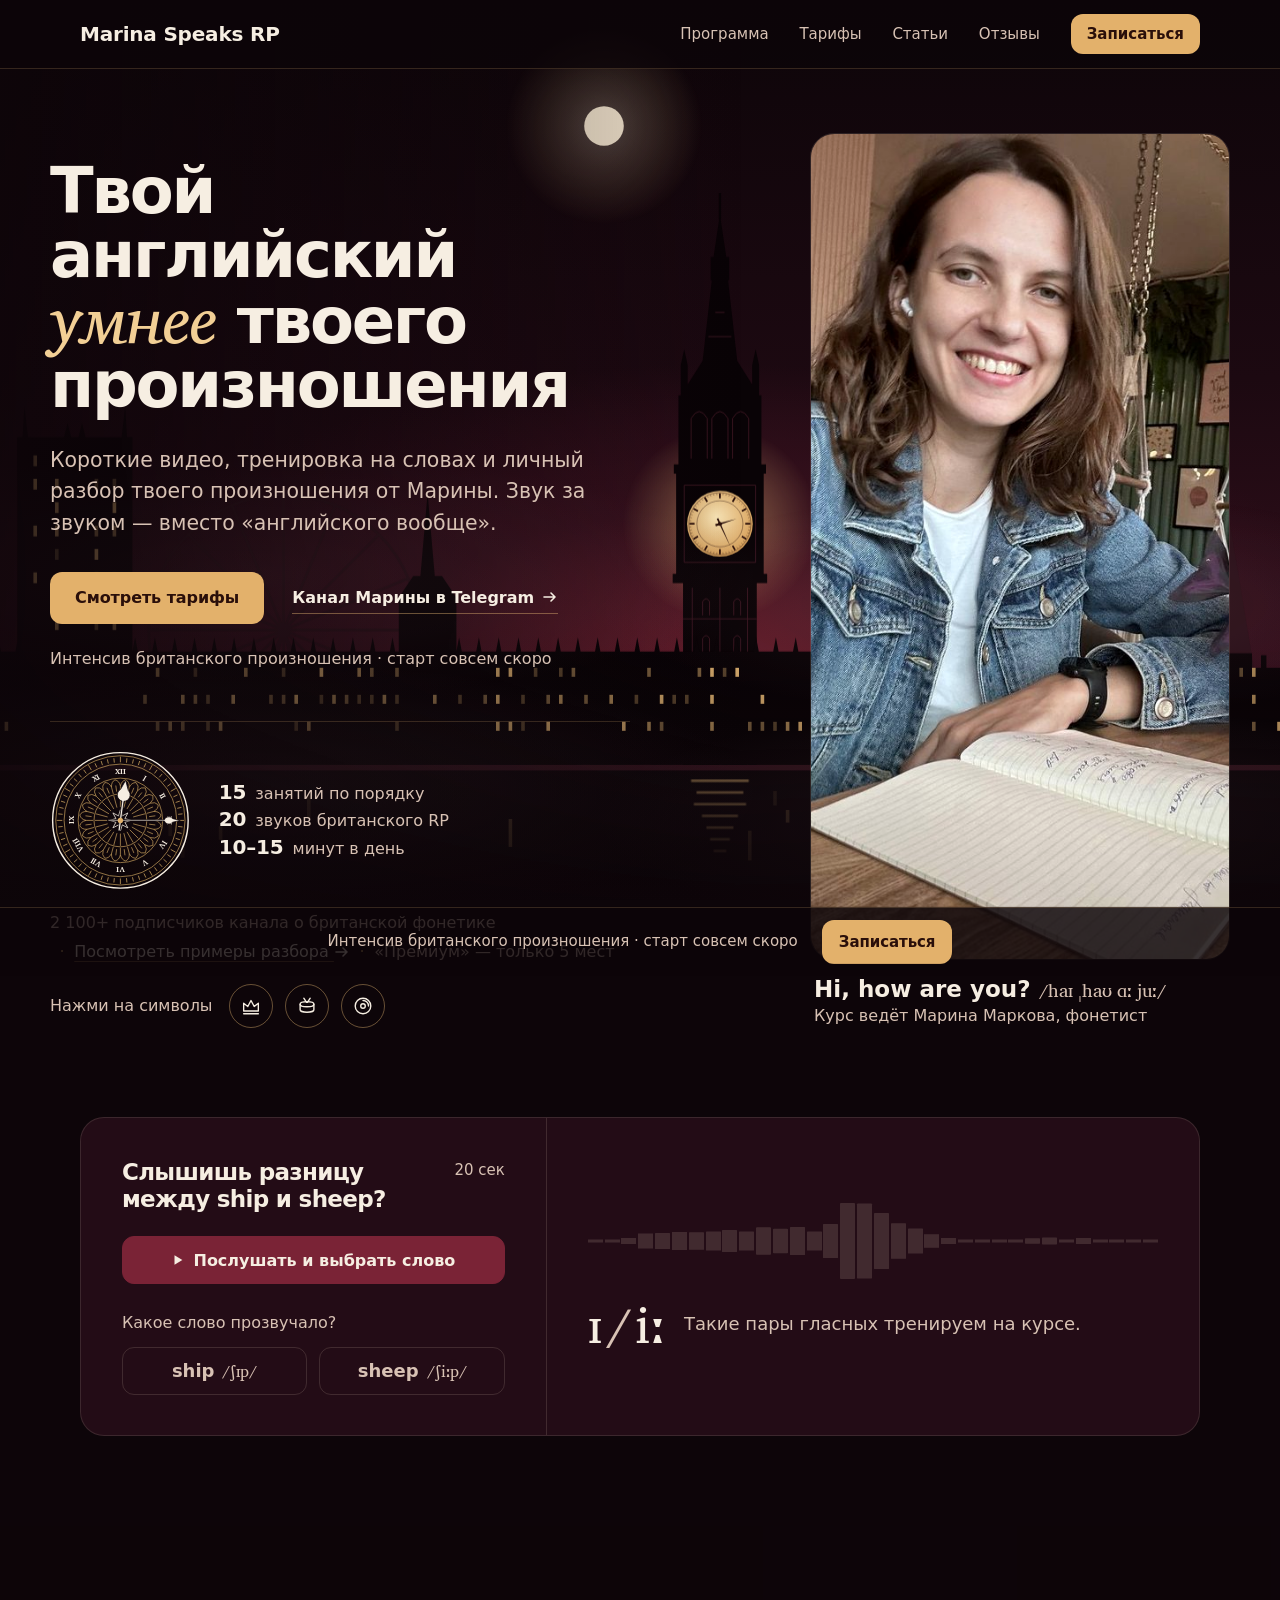
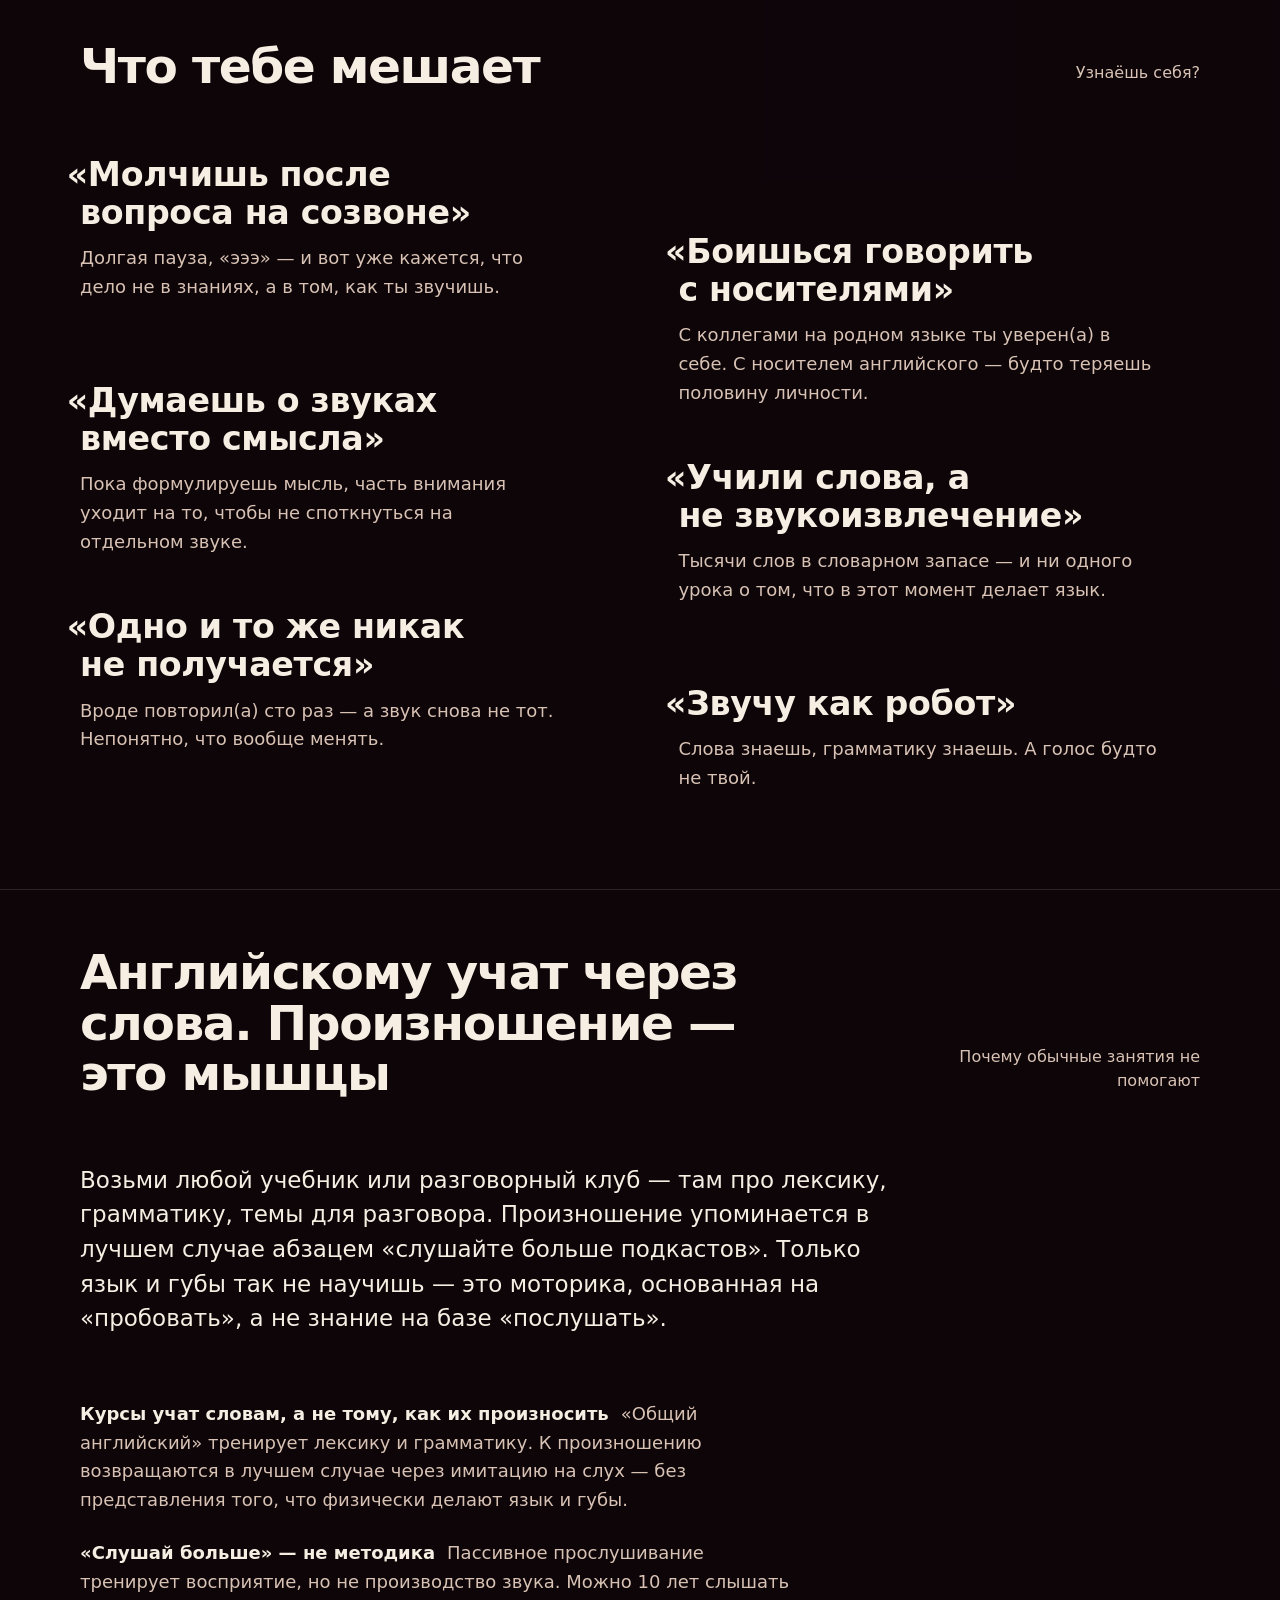
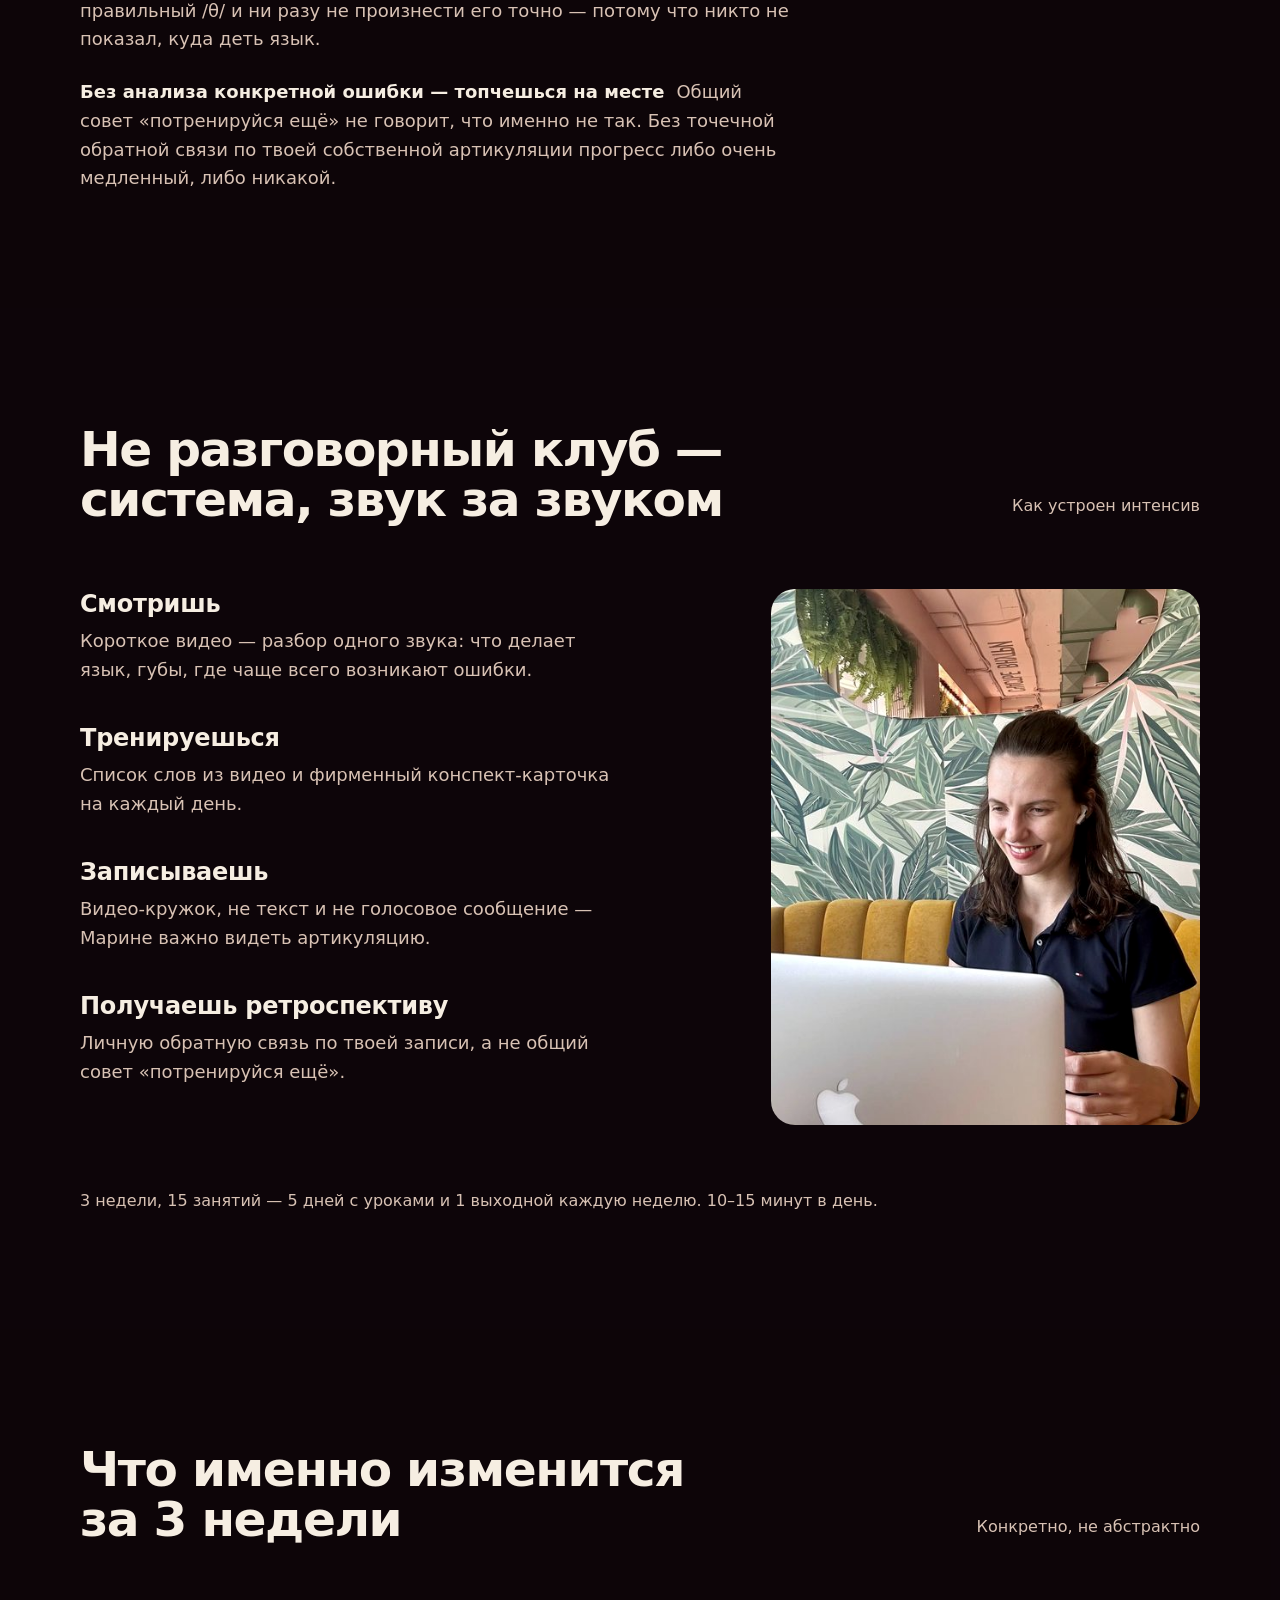
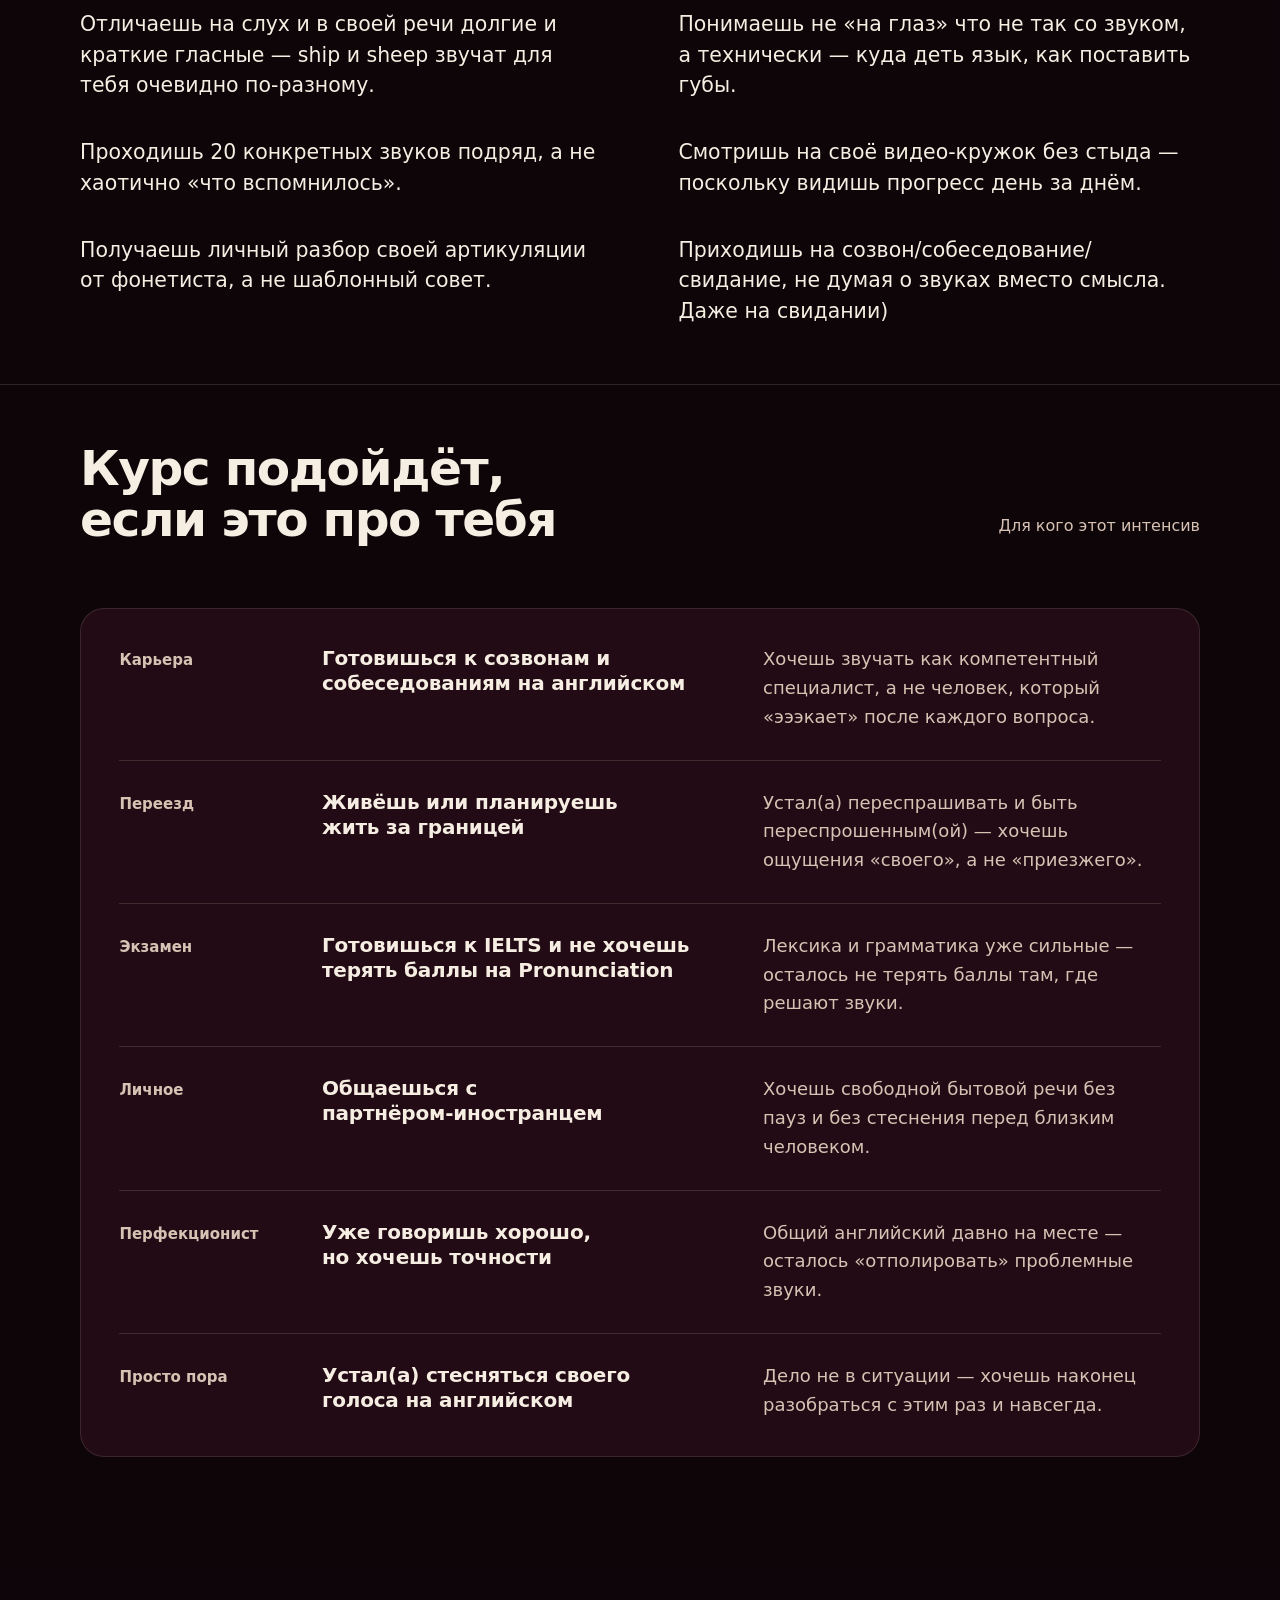
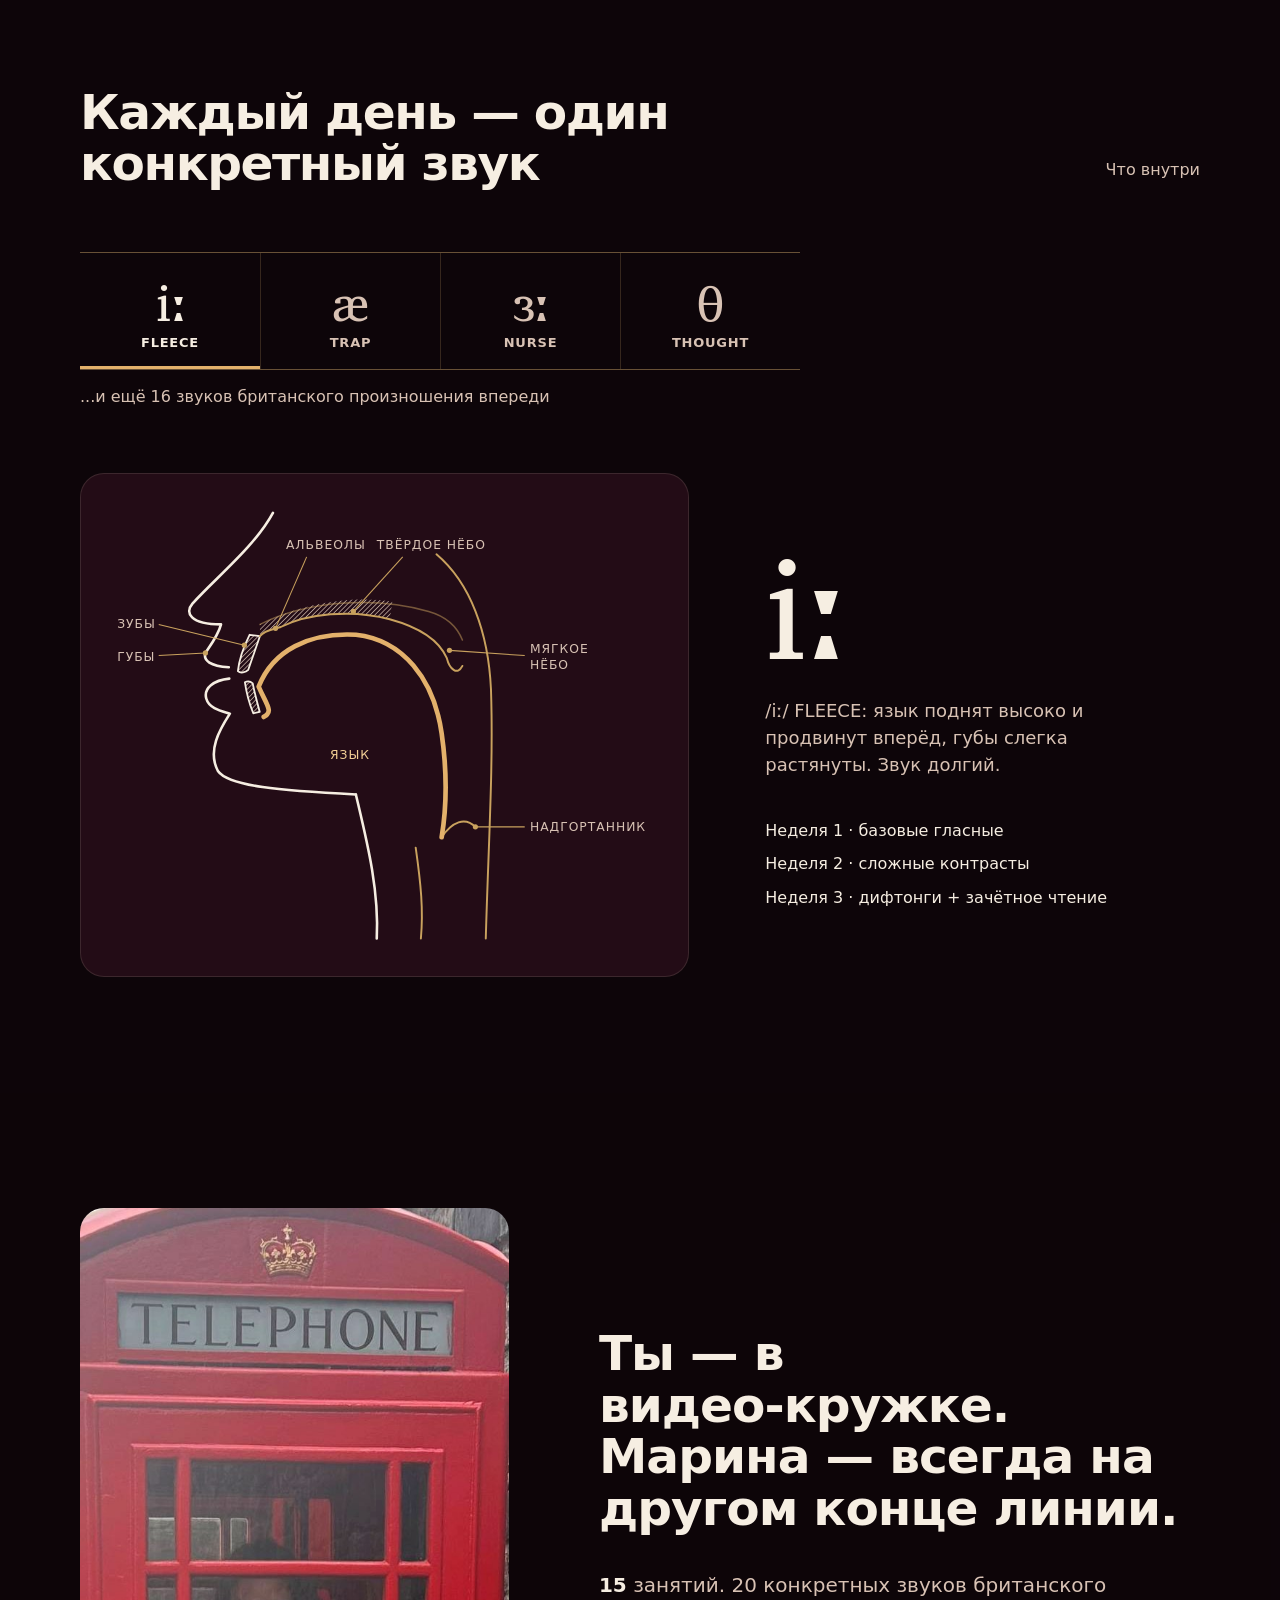
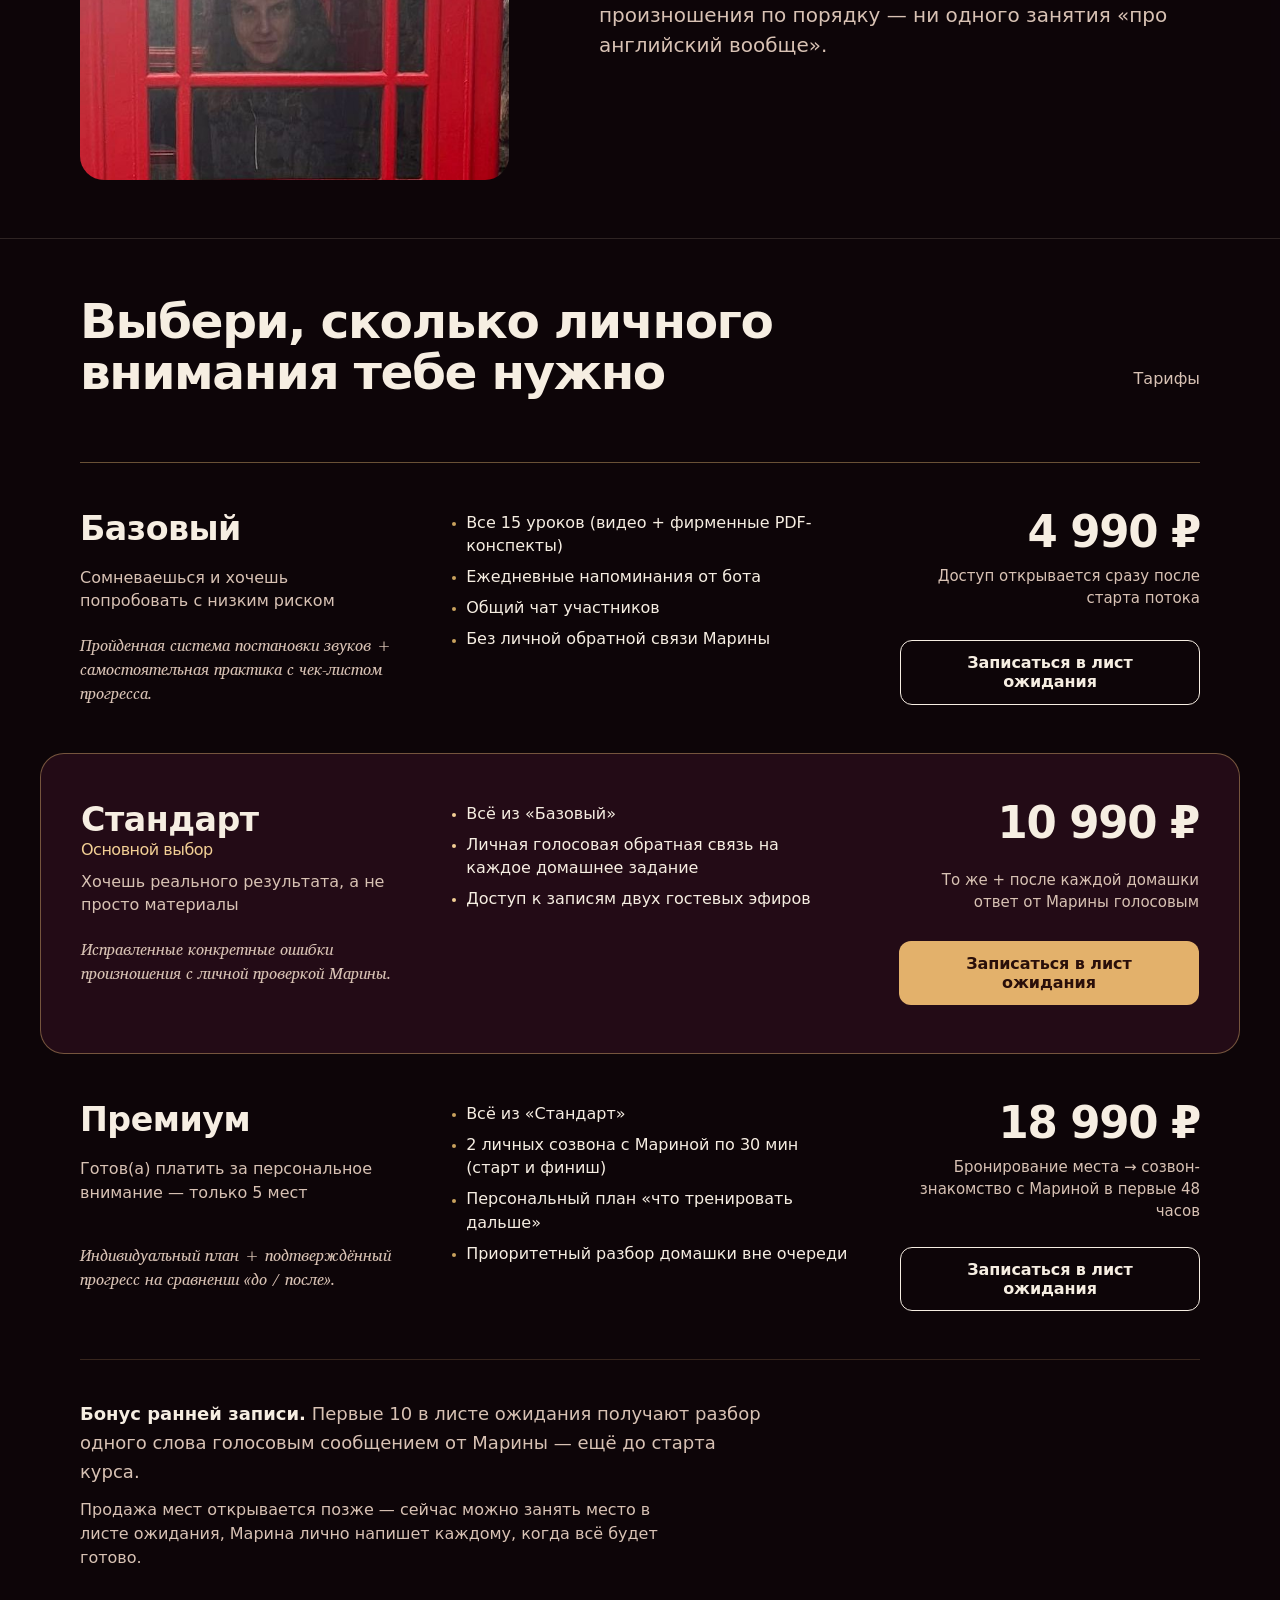
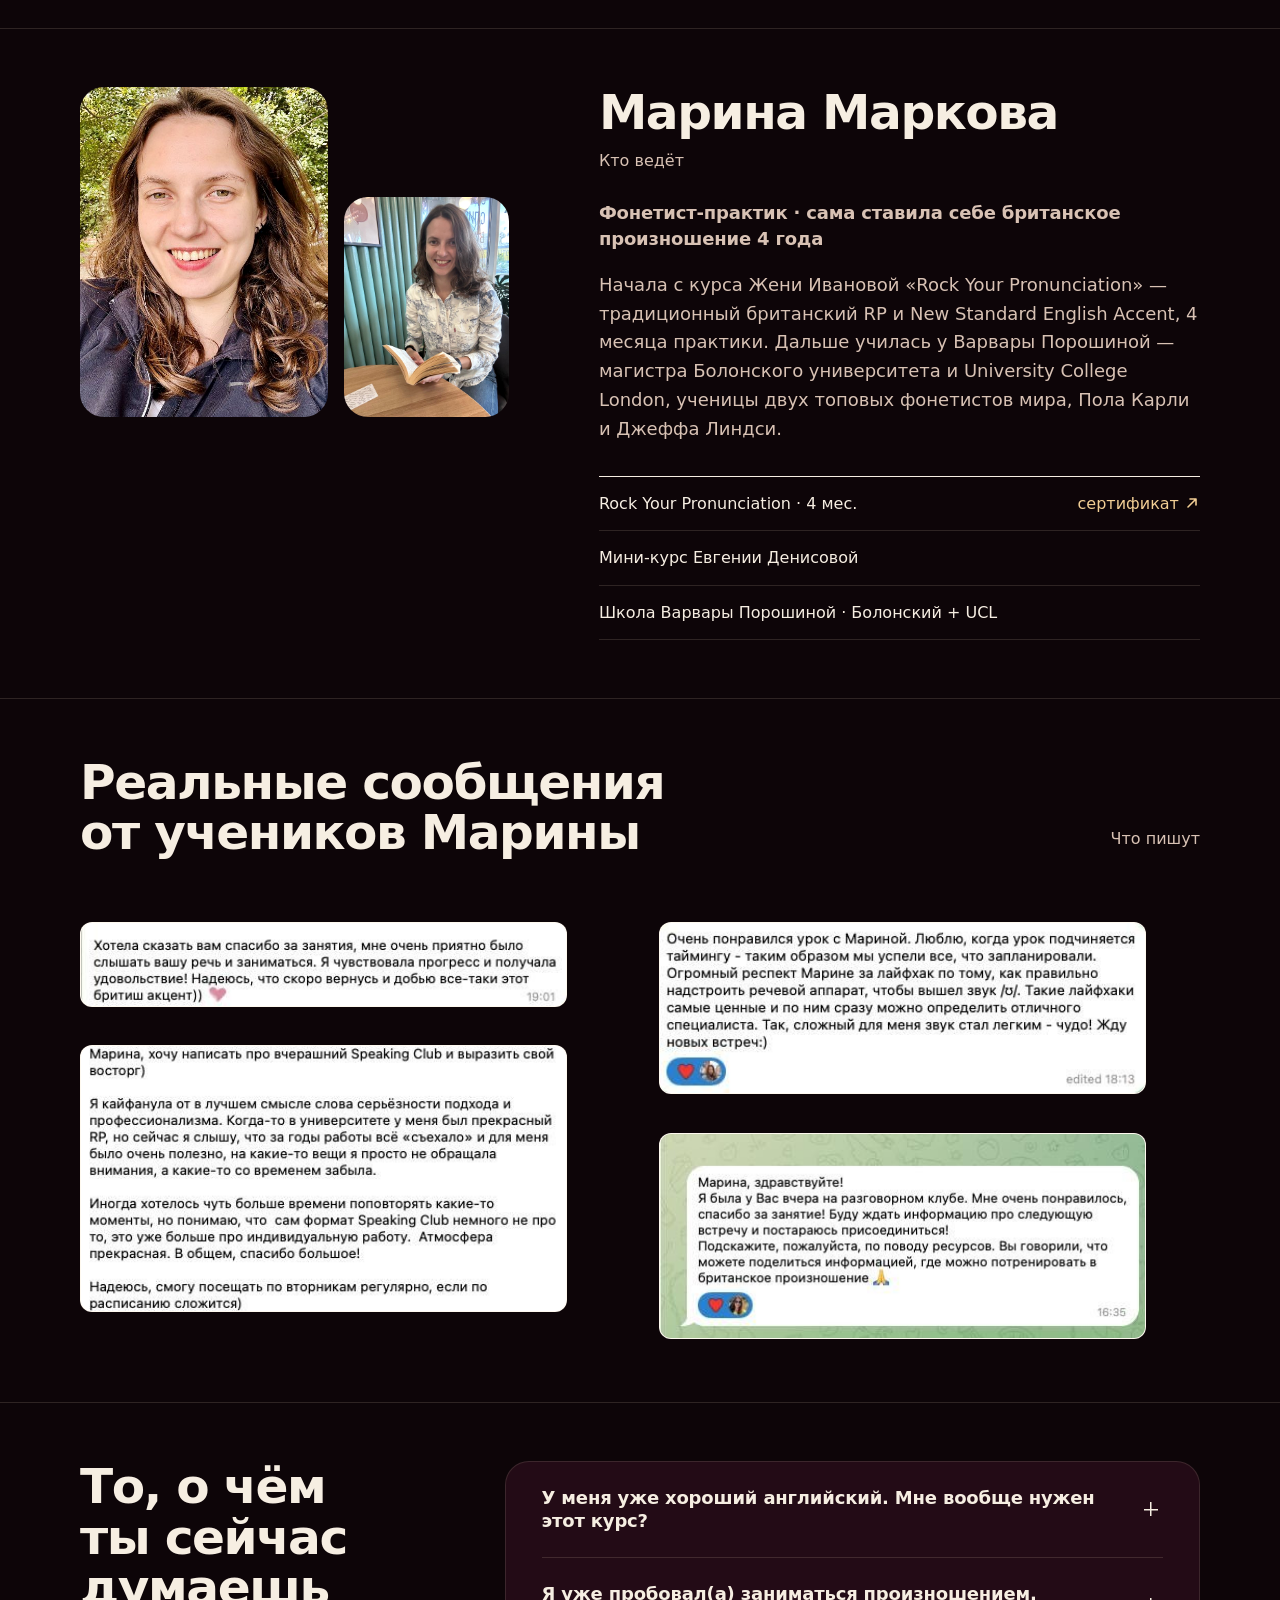
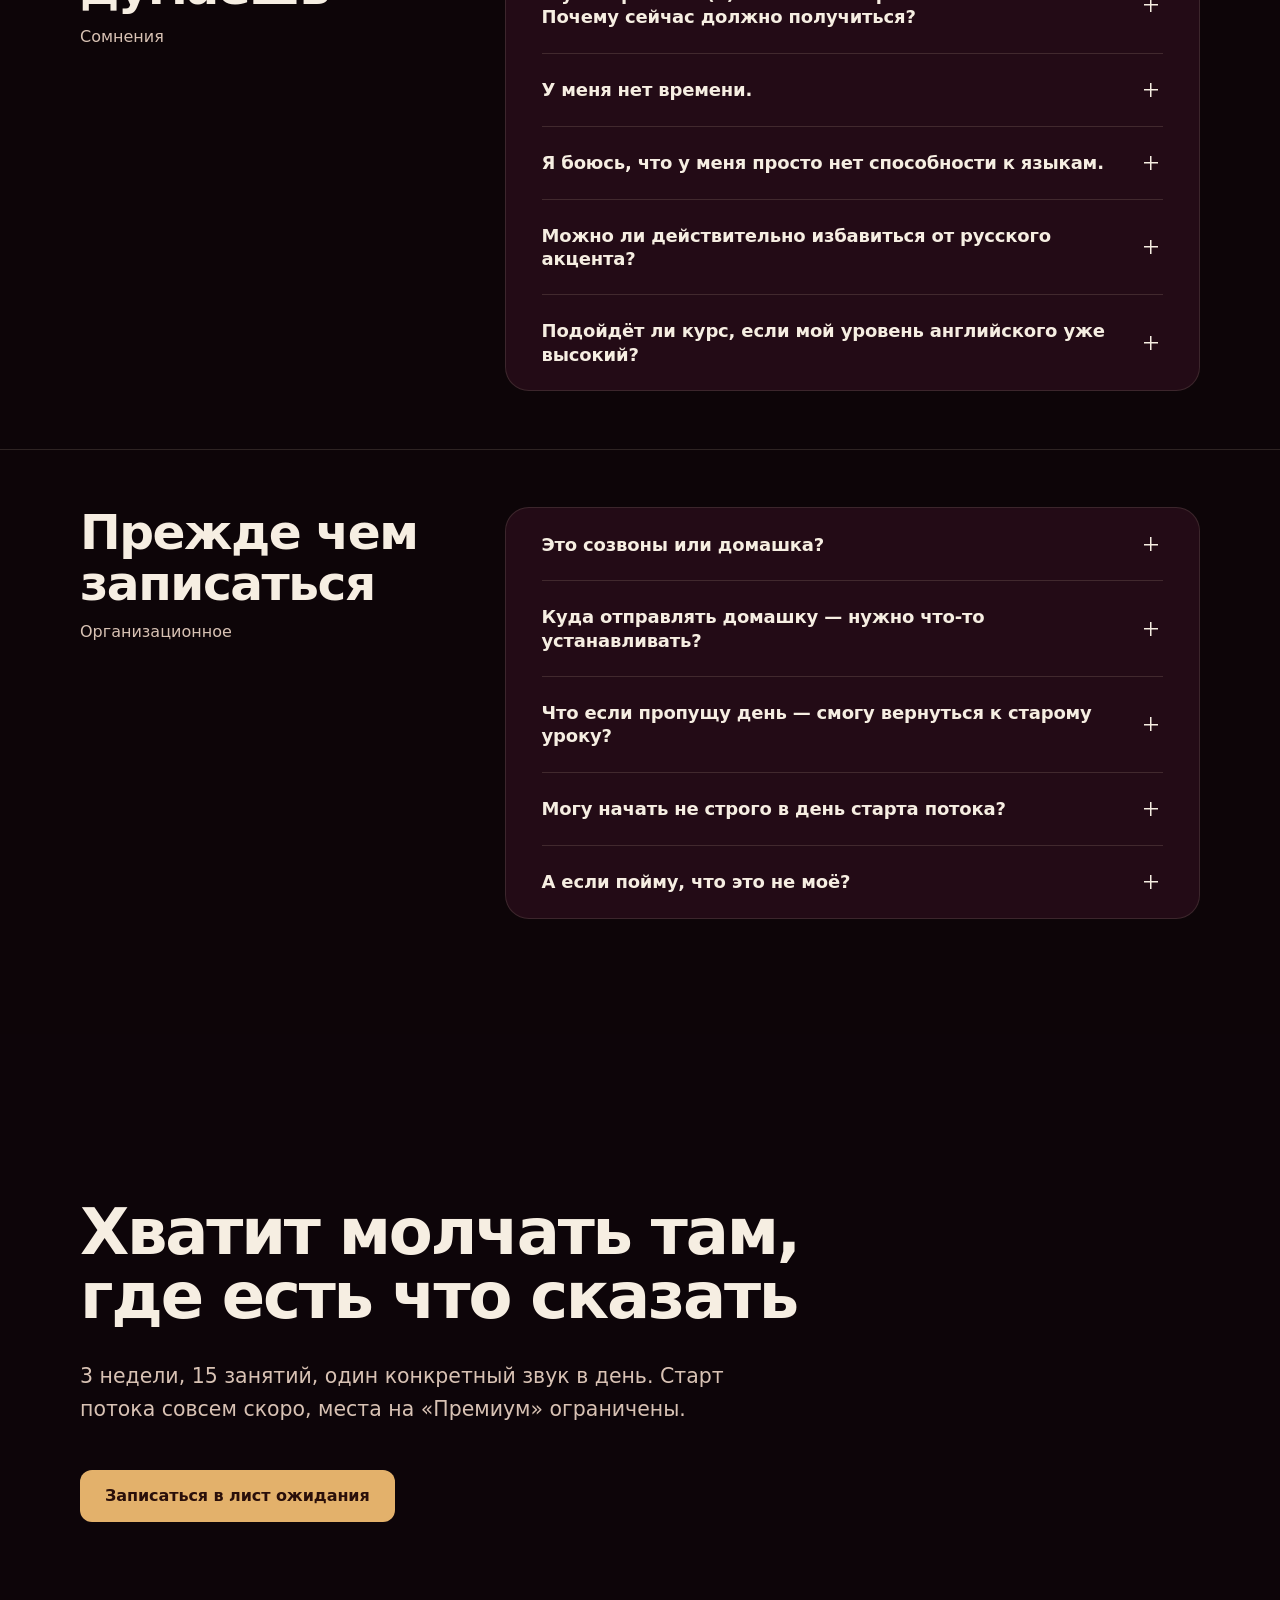
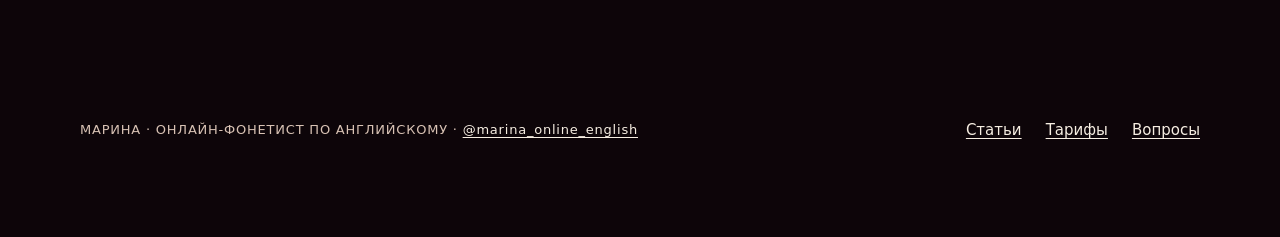
==== commit 7307e138: "Redesign landing as night London scene with moving Big Ben - Fixed SVG scene of Westminster behind a" ====
--- a/index.html
+++ b/index.html
@@ -3,23 +3,74 @@
 <head>
 <meta charset="utf-8">
 <meta name="viewport" content="width=device-width, initial-scale=1">
-<title>Интенсив британского произношения - Marina Speaks RP</title>
-<meta name="description" content="15 занятий, один звук в день. Марина - фонетист - лично разбирает твою артикуляцию по видео-кружку. Не 'английский вообще', а конкретная система постановки британского произношения. Старт потока совсем скоро.">
+<title>Интенсив британского произношения — Marina Speaks RP</title>
+<meta name="description" content="15 занятий, один звук в день. Марина — фонетист — лично разбирает твою артикуляцию по видео-кружку. Не 'английский вообще', а конкретная система постановки британского произношения. Старт потока совсем скоро.">
 <link rel="canonical" href="https://marinaspeaksrp.org/">
 <meta property="og:type" content="website">
-<meta property="og:title" content="Интенсив британского произношения - Marina Speaks RP">
+<meta property="og:title" content="Интенсив британского произношения — Marina Speaks RP">
 <meta property="og:description" content="15 занятий, один звук в день. Личный разбор артикуляции от Марины, фонетиста. Старт потока совсем скоро.">
 <meta property="og:image" content="https://marinaspeaksrp.org/assets/img/og-cover.jpg">
 <meta property="og:url" content="https://marinaspeaksrp.org/">
 <meta name="twitter:card" content="summary_large_image">
+<meta name="theme-color" content="#0D0509">
 <link rel="icon" type="image/png" href="/assets/img/favicon-32.png" sizes="32x32">
 <link rel="apple-touch-icon" href="/assets/img/apple-touch-icon.png">
 <link rel="icon" type="image/png" sizes="512x512" href="/assets/img/favicon-512.png">
+<link rel="preload" href="/assets/fonts/onest-cyrillic.woff2" as="font" type="font/woff2" crossorigin>
+<link rel="preload" href="/assets/fonts/charis-regular.woff2" as="font" type="font/woff2" crossorigin>
 <link rel="stylesheet" href="/assets/style.css">
 </head>
 <body>
+<div class="scene" aria-hidden="true">
+  <div class="scene-sky"></div>
+  <div class="scene-dawn"></div>
+  <svg class="scene-city" viewBox="0 0 1600 1000" preserveAspectRatio="xMidYMax slice" focusable="false">
+    <defs>
+      <radialGradient id="sceneHalo"><stop offset="0" class="stop-halo"/><stop offset="1" class="stop-clear"/></radialGradient>
+      <radialGradient id="sceneFace" cx=".45" cy=".4" r=".65"><stop offset="0" class="stop-face-hi"/><stop offset="1" class="stop-face-lo"/></radialGradient>
+      <radialGradient id="sceneMoon"><stop offset="0" class="stop-moon"/><stop offset="1" class="stop-clear"/></radialGradient>
+    </defs>
+    <g class="scene-layer scene-moon" data-depth="0.2">
+      <circle cx="760" cy="140" r="110" fill="url(#sceneMoon)"/>
+      <circle class="scene-moon-disc" cx="760" cy="140" r="22"/>
+    </g>
+    <g class="scene-layer scene-far" data-depth="0.35">
+      <path class="scene-far-fill" d="M0 850 L0 770 L46 770 L46 850 Z M50 850 L50 770 L96 770 L96 850 Z M104 850 L104 810 L134 810 L134 850 Z M142 850 L142 754 L188 754 L188 850 Z M196 850 L196 822 L226 822 L226 850 Z M230 850 L230 810 L268 810 L268 850 Z M268 850 L268 754 L328 754 L328 850 Z M336 850 L336 770 L358 770 L358 850 Z M362 850 L362 754 L408 754 L408 850 Z M416 850 L416 754 L476 754 L476 850 Z M476 850 L476 822 L536 822 L536 850 Z M544 850 L544 822 L566 822 L566 850 Z M566 850 L566 810 L596 810 L596 850 Z M604 850 L604 786 L626 786 L626 850 Z M630 850 L630 770 L676 770 L676 850 Z M676 850 L676 810 L736 810 L736 850 Z M744 850 L744 786 L782 786 L782 850 Z M782 850 L782 786 L804 786 L804 850 Z M812 850 L812 786 L850 786 L850 850 Z M858 850 L858 754 L880 754 L880 850 Z M884 850 L884 810 L922 810 L922 850 Z M930 850 L930 822 L968 822 L968 850 Z M968 850 L968 822 L1028 822 L1028 850 Z M1032 850 L1032 798 L1054 798 L1054 850 Z M1058 850 L1058 822 L1080 822 L1080 850 Z M1088 850 L1088 810 L1110 810 L1110 850 Z M1110 850 L1110 786 L1132 786 L1132 850 Z M1136 850 L1136 786 L1182 786 L1182 850 Z M1182 850 L1182 754 L1242 754 L1242 850 Z M1242 850 L1242 798 L1280 798 L1280 850 Z M1280 850 L1280 798 L1318 798 L1318 850 Z M1318 850 L1318 822 L1364 822 L1364 850 Z M1364 850 L1364 754 L1394 754 L1394 850 Z M1394 850 L1394 822 L1416 822 L1416 850 Z M1420 850 L1420 810 L1466 810 L1466 850 Z M1474 850 L1474 810 L1534 810 L1534 850 Z M1538 850 L1538 810 L1598 810 L1598 850 Z M1236 850 V760 H1250 V742 Q1274 700 1298 742 V760 H1312 V850 Z M1270 712 V690 H1278 V712 Z M1400 850 L1446 560 L1452 560 L1500 850 Z M1330 850 V720 Q1352 640 1374 720 V850 Z"/>
+      <path class="scene-eye" d="M254 700 A150 150 0 1 0 554 700 A150 150 0 1 0 254 700 M404 700 L554 700 M404 700 L542.6 757.4 M404 700 L510.1 806.1 M404 700 L461.4 838.6 M404 700 L404 850 M404 700 L346.6 838.6 M404 700 L297.9 806.1 M404 700 L265.4 757.4 M404 700 L254 700 M404 700 L265.4 642.6 M404 700 L297.9 593.9 M404 700 L346.6 561.4 M404 700 L404 550 M404 700 L461.4 561.4 M404 700 L510.1 593.9 M404 700 L542.6 642.6 M364 850 L404 700 L444 850"/>
+    </g>
+    <g class="scene-layer scene-tower" data-depth="1">
+      <g transform="translate(812 214) scale(0.64)">
+        <circle cx="120" cy="575" r="170" fill="url(#sceneHalo)"/>
+        <path class="scene-silhouette" d="M118 0 L122 0 L122 46 L118 46 Z M109 112 L120 38 L131 112 Z M104 112 L136 112 L136 152 L104 152 Z M90 292 L106 152 L134 152 L150 292 Z M52 352 L90 292 L150 292 L188 352 Z M52 352 L52 300 L58 272 L64 300 L64 352 Z M176 352 L176 300 L182 272 L188 300 L188 352 Z M48 352 L192 352 L192 472 L48 472 Z M40 472 L200 472 L200 488 L40 488 Z M44 488 L196 488 L196 662 L44 662 Z M38 662 L202 662 L202 678 L38 678 Z M56 678 L184 678 L184 1000 L56 1000 Z"/>
+        <path class="scene-edge" d="M70 462 V392 Q84 368 98 392 V462 M106 462 V392 Q120 368 134 392 V462 M142 462 V392 Q156 368 170 392 V462 M72 686 V1000 M120 686 V1000 M168 686 V1000 M56 740 H184 M56 804 H184 M56 868 H184 M56 932 H184 M56 996 H184 M90 734 V710 Q96 700 102 710 V734 M144 734 V710 Q150 700 156 710 V734 M90 798 V774 Q96 764 102 774 V798 M144 798 V774 Q150 764 156 774 V798 M90 862 V838 Q96 828 102 838 V862 M144 862 V838 Q150 828 156 838 V862 M90 926 V902 Q96 892 102 902 V926 M144 926 V902 Q150 892 156 902 V926 M90 990 V966 Q96 956 102 966 V990 M144 990 V966 Q150 956 156 966 V990 M58 508 H182 V642 H58 Z M112 208 H128 M100 250 H140"/>
+        <circle cx="120" cy="575" r="57" fill="url(#sceneFace)"/>
+        <circle class="scene-dial" cx="120" cy="575" r="54"/>
+        <circle class="scene-dial" cx="120" cy="575" r="40"/>
+        <path class="scene-dial-marks" d="M120 531 L120 522 M142 536.9 L146.5 529.1 M158.1 553 L165.9 548.5 M164 575 L173 575 M158.1 597 L165.9 601.5 M142 613.1 L146.5 620.9 M120 619 L120 628 M98 613.1 L93.5 620.9 M81.9 597 L74.1 601.5 M76 575 L67 575 M81.9 553 L74.1 548.5 M98 536.9 L93.5 529.1"/>
+        <path class="scene-dial-ticks" d="M125.2 525.3 L125.5 522.3 M130.4 526.1 L131 523.2 M135.5 527.4 L136.4 524.6 M140.3 529.3 L141.6 526.6 M149.4 534.5 L151.2 532.1 M153.5 537.8 L155.5 535.6 M157.2 541.5 L159.4 539.5 M160.5 545.6 L162.9 543.8 M165.7 554.7 L168.4 553.4 M167.6 559.5 L170.4 558.6 M168.9 564.6 L171.8 564 M169.7 569.8 L172.7 569.5 M169.7 580.2 L172.7 580.5 M168.9 585.4 L171.8 586 M167.6 590.5 L170.4 591.4 M165.7 595.3 L168.4 596.6 M160.5 604.4 L162.9 606.2 M157.2 608.5 L159.4 610.5 M153.5 612.2 L155.5 614.4 M149.4 615.5 L151.2 617.9 M140.3 620.7 L141.6 623.4 M135.5 622.6 L136.4 625.4 M130.4 623.9 L131 626.8 M125.2 624.7 L125.5 627.7 M114.8 624.7 L114.5 627.7 M109.6 623.9 L109 626.8 M104.5 622.6 L103.6 625.4 M99.7 620.7 L98.4 623.4 M90.6 615.5 L88.8 617.9 M86.5 612.2 L84.5 614.4 M82.8 608.5 L80.6 610.5 M79.5 604.4 L77.1 606.2 M74.3 595.3 L71.6 596.6 M72.4 590.5 L69.6 591.4 M71.1 585.4 L68.2 586 M70.3 580.2 L67.3 580.5 M70.3 569.8 L67.3 569.5 M71.1 564.6 L68.2 564 M72.4 559.5 L69.6 558.6 M74.3 554.7 L71.6 553.4 M79.5 545.6 L77.1 543.8 M82.8 541.5 L80.6 539.5 M86.5 537.8 L84.5 535.6 M90.6 534.5 L88.8 532.1 M99.7 529.3 L98.4 526.6 M104.5 527.4 L103.6 524.6 M109.6 526.1 L109 523.2 M114.8 525.3 L114.5 522.3"/>
+        <path class="scene-hand scene-hand--hour" data-hand="hour" d="M118 583 L120 545 L122 583 Z"/>
+        <path class="scene-hand scene-hand--minute" data-hand="minute" d="M118.5 585 L120 529 L121.5 585 Z"/>
+        <circle class="scene-hand" cx="120" cy="575" r="3.5"/>
+      </g>
+    </g>
+    <g class="scene-layer scene-palace" data-depth="0.6">
+      <path class="scene-silhouette" d="M40 850 L40 724 L40 724 L43 708 L46 724 L62 724 L65 708 L68 724 L84 724 L87 708 L90 724 L106 724 L109 708 L112 724 L108 724 L108 486 L114 486 L116 452 L120 486 L160 486 L164 470 L168 486 L176 486 L180 470 L184 486 L224 486 L228 452 L230 486 L236 486 L236 724 L236 724 L239 708 L242 724 L258 724 L261 708 L264 724 L280 724 L283 708 L286 724 L302 724 L305 708 L308 724 L324 724 L327 708 L330 724 L346 724 L349 708 L352 724 L368 724 L371 708 L374 724 L390 724 L393 708 L396 724 L412 724 L415 708 L418 724 L434 724 L437 708 L440 724 L456 724 L459 708 L462 724 L478 724 L481 708 L484 724 L500 724 L503 708 L506 724 L522 724 L525 708 L528 724 L532 724 L532 664 L548 640 L556 640 L564 548 L572 640 L580 640 L596 664 L596 724 L596 724 L599 708 L602 724 L618 724 L621 708 L624 724 L640 724 L643 708 L646 724 L662 724 L665 708 L668 724 L684 724 L687 708 L690 724 L706 724 L709 708 L712 724 L728 724 L731 708 L734 724 L750 724 L753 708 L756 724 L772 724 L775 708 L778 724 L794 724 L797 708 L800 724 L816 724 L819 708 L822 724 L838 724 L841 708 L844 724 L860 724 L863 708 L866 724 L882 724 L885 708 L888 724 L904 724 L907 708 L910 724 L926 724 L929 708 L932 724 L948 724 L951 708 L954 724 L970 724 L973 708 L976 724 L992 724 L995 708 L998 724 L1000 724 L1000 700 L1040 700 L1040 742 L1040 726 L1050 726 L1050 712 L1056 712 L1056 726 L1128 726 L1128 742 L1138 742 L1138 728 L1144 728 L1144 742 L1216 742 L1216 726 L1226 726 L1226 712 L1232 712 L1232 726 L1304 726 L1304 742 L1314 742 L1314 728 L1320 728 L1320 742 L1392 742 L1392 726 L1402 726 L1402 712 L1408 712 L1408 726 L1480 726 L1480 742 L1490 742 L1490 728 L1496 728 L1496 742 L1568 742 L1568 726 L1578 726 L1578 712 L1584 712 L1584 726 L1656 726 L1600 742 L1600 850 Z"/>
+      <rect class="scene-window" x="52" y="742" width="4" height="10" opacity="0.9"/><rect class="scene-window" x="262" y="742" width="4" height="10" opacity="0.7"/><rect class="scene-window scene-window--blink" x="304" y="742" width="4" height="10" opacity="0.35"/><rect class="scene-window" x="360" y="742" width="4" height="10" opacity="0.7"/><rect class="scene-window" x="402" y="742" width="4" height="10" opacity="0.35"/><rect class="scene-window" x="444" y="742" width="4" height="10" opacity="0.9"/><rect class="scene-window" x="486" y="742" width="4" height="10" opacity="0.7"/><rect class="scene-window" x="500" y="742" width="4" height="10" opacity="0.5"/><rect class="scene-window" x="528" y="742" width="4" height="10" opacity="0.5"/><rect class="scene-window" x="640" y="742" width="4" height="10" opacity="0.9"/><rect class="scene-window" x="654" y="742" width="4" height="10" opacity="0.9"/><rect class="scene-window" x="682" y="742" width="4" height="10" opacity="0.35"/><rect class="scene-window" x="710" y="742" width="4" height="10" opacity="0.35"/><rect class="scene-window" x="724" y="742" width="4" height="10" opacity="0.5"/><rect class="scene-window" x="808" y="742" width="4" height="10" opacity="0.5"/><rect class="scene-window" x="864" y="742" width="4" height="10" opacity="0.5"/><rect class="scene-window" x="878" y="742" width="4" height="10" opacity="0.9"/><rect class="scene-window scene-window--blink" x="892" y="742" width="4" height="10" opacity="0.35"/><rect class="scene-window scene-window--blink" x="906" y="742" width="4" height="10" opacity="0.9"/><rect class="scene-window" x="1004" y="742" width="4" height="10" opacity="0.5"/><rect class="scene-window" x="1018" y="742" width="4" height="10" opacity="0.7"/><rect class="scene-window" x="1060" y="742" width="4" height="10" opacity="0.35"/><rect class="scene-window" x="1074" y="742" width="4" height="10" opacity="0.9"/><rect class="scene-window" x="1186" y="742" width="4" height="10" opacity="0.9"/><rect class="scene-window" x="1200" y="742" width="4" height="10" opacity="0.35"/><rect class="scene-window" x="1270" y="742" width="4" height="10" opacity="0.35"/><rect class="scene-window" x="1284" y="742" width="4" height="10" opacity="0.9"/><rect class="scene-window" x="1326" y="742" width="4" height="10" opacity="0.5"/><rect class="scene-window" x="1340" y="742" width="4" height="10" opacity="0.7"/><rect class="scene-window" x="1368" y="742" width="4" height="10" opacity="0.7"/><rect class="scene-window" x="1396" y="742" width="4" height="10" opacity="0.5"/><rect class="scene-window" x="1424" y="742" width="4" height="10" opacity="0.7"/><rect class="scene-window" x="1466" y="742" width="4" height="10" opacity="0.35"/><rect class="scene-window" x="1480" y="742" width="4" height="10" opacity="0.7"/><rect class="scene-window" x="1522" y="742" width="4" height="10" opacity="0.9"/><rect class="scene-window" x="1550" y="742" width="4" height="10" opacity="0.9"/><rect class="scene-window" x="1564" y="742" width="4" height="10" opacity="0.7"/><rect class="scene-window" x="52" y="772" width="4" height="10" opacity="0.7"/><rect class="scene-window" x="66" y="772" width="4" height="10" opacity="0.35"/><rect class="scene-window" x="248" y="772" width="4" height="10" opacity="0.7"/><rect class="scene-window" x="290" y="772" width="4" height="10" opacity="0.9"/><rect class="scene-window" x="304" y="772" width="4" height="10" opacity="0.7"/><rect class="scene-window" x="318" y="772" width="4" height="10" opacity="0.5"/><rect class="scene-window" x="346" y="772" width="4" height="10" opacity="0.9"/><rect class="scene-window" x="388" y="772" width="4" height="10" opacity="0.5"/><rect class="scene-window" x="402" y="772" width="4" height="10" opacity="0.5"/><rect class="scene-window" x="416" y="772" width="4" height="10" opacity="0.9"/><rect class="scene-window" x="444" y="772" width="4" height="10" opacity="0.35"/><rect class="scene-window" x="458" y="772" width="4" height="10" opacity="0.7"/><rect class="scene-window" x="472" y="772" width="4" height="10" opacity="0.5"/><rect class="scene-window" x="486" y="772" width="4" height="10" opacity="0.35"/><rect class="scene-window" x="500" y="772" width="4" height="10" opacity="0.35"/><rect class="scene-window" x="514" y="772" width="4" height="10" opacity="0.7"/><rect class="scene-window" x="528" y="772" width="4" height="10" opacity="0.35"/><rect class="scene-window" x="570" y="772" width="4" height="10" opacity="0.7"/><rect class="scene-window" x="598" y="772" width="4" height="10" opacity="0.35"/><rect class="scene-window" x="626" y="772" width="4" height="10" opacity="0.5"/><rect class="scene-window" x="640" y="772" width="4" height="10" opacity="0.9"/><rect class="scene-window" x="668" y="772" width="4" height="10" opacity="0.35"/><rect class="scene-window" x="696" y="772" width="4" height="10" opacity="0.5"/><rect class="scene-window" x="710" y="772" width="4" height="10" opacity="0.7"/><rect class="scene-window" x="738" y="772" width="4" height="10" opacity="0.5"/><rect class="scene-window" x="766" y="772" width="4" height="10" opacity="0.7"/><rect class="scene-window" x="794" y="772" width="4" height="10" opacity="0.35"/><rect class="scene-window" x="822" y="772" width="4" height="10" opacity="0.9"/><rect class="scene-window" x="836" y="772" width="4" height="10" opacity="0.35"/><rect class="scene-window" x="850" y="772" width="4" height="10" opacity="0.35"/><rect class="scene-window" x="878" y="772" width="4" height="10" opacity="0.9"/><rect class="scene-window" x="934" y="772" width="4" height="10" opacity="0.9"/><rect class="scene-window scene-window--blink" x="1004" y="772" width="4" height="10" opacity="0.35"/><rect class="scene-window" x="1060" y="772" width="4" height="10" opacity="0.5"/><rect class="scene-window" x="1088" y="772" width="4" height="10" opacity="0.35"/><rect class="scene-window" x="1102" y="772" width="4" height="10" opacity="0.5"/><rect class="scene-window" x="1116" y="772" width="4" height="10" opacity="0.35"/><rect class="scene-window" x="1144" y="772" width="4" height="10" opacity="0.5"/><rect class="scene-window" x="1158" y="772" width="4" height="10" opacity="0.5"/><rect class="scene-window" x="1172" y="772" width="4" height="10" opacity="0.5"/><rect class="scene-window" x="1186" y="772" width="4" height="10" opacity="0.7"/><rect class="scene-window" x="1228" y="772" width="4" height="10" opacity="0.5"/><rect class="scene-window" x="1270" y="772" width="4" height="10" opacity="0.5"/><rect class="scene-window" x="1312" y="772" width="4" height="10" opacity="0.9"/><rect class="scene-window" x="1326" y="772" width="4" height="10" opacity="0.5"/><rect class="scene-window" x="1340" y="772" width="4" height="10" opacity="0.35"/><rect class="scene-window" x="1354" y="772" width="4" height="10" opacity="0.7"/><rect class="scene-window" x="1368" y="772" width="4" height="10" opacity="0.35"/><rect class="scene-window" x="1382" y="772" width="4" height="10" opacity="0.7"/><rect class="scene-window" x="1396" y="772" width="4" height="10" opacity="0.5"/><rect class="scene-window" x="1438" y="772" width="4" height="10" opacity="0.9"/><rect class="scene-window" x="1480" y="772" width="4" height="10" opacity="0.7"/><rect class="scene-window scene-window--blink" x="1522" y="772" width="4" height="10" opacity="0.9"/><rect class="scene-window" x="80" y="802" width="4" height="10" opacity="0.35"/><rect class="scene-window" x="94" y="802" width="4" height="10" opacity="0.9"/><rect class="scene-window" x="262" y="802" width="4" height="10" opacity="0.7"/><rect class="scene-window" x="276" y="802" width="4" height="10" opacity="0.9"/><rect class="scene-window" x="290" y="802" width="4" height="10" opacity="0.7"/><rect class="scene-window" x="318" y="802" width="4" height="10" opacity="0.5"/><rect class="scene-window" x="332" y="802" width="4" height="10" opacity="0.9"/><rect class="scene-window" x="416" y="802" width="4" height="10" opacity="0.35"/><rect class="scene-window" x="430" y="802" width="4" height="10" opacity="0.7"/><rect class="scene-window" x="528" y="802" width="4" height="10" opacity="0.35"/><rect class="scene-window" x="640" y="802" width="4" height="10" opacity="0.9"/><rect class="scene-window" x="654" y="802" width="4" height="10" opacity="0.9"/><rect class="scene-window" x="668" y="802" width="4" height="10" opacity="0.35"/><rect class="scene-window" x="696" y="802" width="4" height="10" opacity="0.9"/><rect class="scene-window" x="780" y="802" width="4" height="10" opacity="0.9"/><rect class="scene-window scene-window--blink" x="808" y="802" width="4" height="10" opacity="0.7"/><rect class="scene-window" x="822" y="802" width="4" height="10" opacity="0.5"/><rect class="scene-window scene-window--blink" x="878" y="802" width="4" height="10" opacity="0.7"/><rect class="scene-window scene-window--blink" x="920" y="802" width="4" height="10" opacity="0.5"/><rect class="scene-window" x="934" y="802" width="4" height="10" opacity="0.5"/><rect class="scene-window scene-window--blink" x="948" y="802" width="4" height="10" opacity="0.35"/><rect class="scene-window" x="962" y="802" width="4" height="10" opacity="0.7"/><rect class="scene-window" x="976" y="802" width="4" height="10" opacity="0.9"/><rect class="scene-window" x="990" y="802" width="4" height="10" opacity="0.7"/><rect class="scene-window" x="1004" y="802" width="4" height="10" opacity="0.7"/><rect class="scene-window" x="1018" y="802" width="4" height="10" opacity="0.7"/><rect class="scene-window" x="1032" y="802" width="4" height="10" opacity="0.5"/><rect class="scene-window" x="1074" y="802" width="4" height="10" opacity="0.5"/><rect class="scene-window" x="1116" y="802" width="4" height="10" opacity="0.35"/><rect class="scene-window" x="1130" y="802" width="4" height="10" opacity="0.5"/><rect class="scene-window" x="1200" y="802" width="4" height="10" opacity="0.35"/><rect class="scene-window" x="1214" y="802" width="4" height="10" opacity="0.5"/><rect class="scene-window" x="1270" y="802" width="4" height="10" opacity="0.7"/><rect class="scene-window" x="1284" y="802" width="4" height="10" opacity="0.5"/><rect class="scene-window" x="1298" y="802" width="4" height="10" opacity="0.35"/><rect class="scene-window" x="1312" y="802" width="4" height="10" opacity="0.9"/><rect class="scene-window" x="1354" y="802" width="4" height="10" opacity="0.35"/><rect class="scene-window" x="1382" y="802" width="4" height="10" opacity="0.5"/><rect class="scene-window" x="1424" y="802" width="4" height="10" opacity="0.7"/><rect class="scene-window" x="1480" y="802" width="4" height="10" opacity="0.5"/><rect class="scene-window" x="1508" y="802" width="4" height="10" opacity="0.9"/><rect class="scene-window" x="1564" y="802" width="4" height="10" opacity="0.5"/><rect class="scene-window" x="1578" y="802" width="4" height="10" opacity="0.7"/><rect class="scene-window" x="126" y="506" width="4" height="12" opacity="0.6"/><rect class="scene-window" x="126" y="532" width="4" height="12" opacity="0.85"/><rect class="scene-window" x="150" y="532" width="4" height="12" opacity="0.85"/><rect class="scene-window" x="194" y="532" width="4" height="12" opacity="0.4"/><rect class="scene-window" x="214" y="532" width="4" height="12" opacity="0.4"/><rect class="scene-window" x="150" y="558" width="4" height="12" opacity="0.85"/><rect class="scene-window" x="214" y="558" width="4" height="12" opacity="0.85"/><rect class="scene-window" x="126" y="584" width="4" height="12" opacity="0.85"/><rect class="scene-window" x="150" y="584" width="4" height="12" opacity="0.85"/><rect class="scene-window" x="194" y="584" width="4" height="12" opacity="0.6"/><rect class="scene-window" x="214" y="584" width="4" height="12" opacity="0.6"/><rect class="scene-window" x="150" y="610" width="4" height="12" opacity="0.4"/><rect class="scene-window" x="194" y="610" width="4" height="12" opacity="0.85"/><rect class="scene-window" x="126" y="636" width="4" height="12" opacity="0.85"/><rect class="scene-window" x="194" y="636" width="4" height="12" opacity="0.85"/><rect class="scene-window" x="214" y="636" width="4" height="12" opacity="0.4"/><rect class="scene-window" x="150" y="688" width="4" height="12" opacity="0.85"/><rect class="scene-window" x="194" y="688" width="4" height="12" opacity="0.4"/><rect class="scene-window" x="214" y="688" width="4" height="12" opacity="0.6"/>
+    </g>
+    <g class="scene-layer scene-river" data-depth="0.6">
+      <rect class="scene-water" x="0" y="850" width="1600" height="450"/>
+      <rect class="scene-embankment" x="0" y="850" width="1600" height="6"/>
+      <rect class="scene-reflect" x="80" y="901" width="4" height="21" opacity="0.12"/><rect class="scene-reflect" x="276" y="909" width="4" height="20" opacity="0.32"/><rect class="scene-reflect" x="290" y="919" width="4" height="34" opacity="0.24"/><rect class="scene-reflect" x="332" y="918" width="4" height="15" opacity="0.32"/><rect class="scene-reflect" x="430" y="883" width="4" height="27" opacity="0.24"/><rect class="scene-reflect" x="654" y="910" width="4" height="31" opacity="0.32"/><rect class="scene-reflect" x="920" y="923" width="4" height="33" opacity="0.17"/><rect class="scene-reflect" x="948" y="879" width="4" height="16" opacity="0.12"/><rect class="scene-reflect" x="962" y="900" width="4" height="14" opacity="0.24"/><rect class="scene-reflect" x="1004" y="879" width="4" height="26" opacity="0.24"/><rect class="scene-reflect" x="1074" y="875" width="4" height="10" opacity="0.17"/><rect class="scene-reflect" x="1116" y="920" width="4" height="12" opacity="0.12"/><rect class="scene-reflect" x="1200" y="924" width="4" height="29" opacity="0.12"/><rect class="scene-reflect" x="1284" y="878" width="4" height="24" opacity="0.17"/><rect class="scene-reflect" x="1298" y="908" width="4" height="25" opacity="0.12"/><rect class="scene-reflect" x="1354" y="920" width="4" height="32" opacity="0.12"/><rect class="scene-reflect" x="1578" y="875" width="4" height="27" opacity="0.24"/>
+    </g>
+    <g class="scene-layer scene-glint" data-depth="0.6">
+      <rect class="scene-reflect" x="856.8" y="866" width="64" height="3" opacity="0.6"/><rect class="scene-reflect" x="862.8" y="879" width="52" height="3" opacity="0.53"/><rect class="scene-reflect" x="859.8" y="892" width="58" height="3" opacity="0.46"/><rect class="scene-reflect" x="868.8" y="905" width="40" height="3" opacity="0.39"/><rect class="scene-reflect" x="873.8" y="918" width="30" height="3" opacity="0.32"/><rect class="scene-reflect" x="877.8" y="931" width="22" height="3" opacity="0.25"/><rect class="scene-reflect" x="881.8" y="944" width="14" height="3" opacity="0.18"/>
+    </g>
+  </svg>
+  <div class="scene-fog scene-fog--back"></div>
+  <div class="scene-fog scene-fog--front"></div>
+</div>
+
 <div class="bg-wrap">
-<div class="ambient-light" aria-hidden="true"></div>
 
 <nav class="sitenav">
   <div class="wrap">
@@ -35,58 +86,73 @@
 </nav>
 
 <section class="hero">
-  <div class="hero-scene" aria-hidden="true" style="background-image:url('/assets/img/hero-bg.jpg');"></div>
-  <div class="hero-scene-fade-top" aria-hidden="true"></div>
-  <div class="hero-scene-fade-bottom" aria-hidden="true"></div>
-  <div class="watermark" style="top:18px; left:6%; font-size:70px; --dur:10s; --delay:-2s;">iː</div>
-  <div class="watermark watermark-bottom" style="bottom:10px; right:6%; font-size:48px; --dur:12s; --delay:-6s;">ɜː</div>
-
-  <div class="wrap hero-grid">
-    <div class="hero-copy">
-      <svg class="articulation-diagram" viewBox="0 0 100 74" fill="none" xmlns="http://www.w3.org/2000/svg" aria-hidden="true">
-        <path d="M8 24Q46 6 74 25" stroke="var(--gold)" stroke-width="2.2" stroke-linecap="round"/>
-        <path d="M8 50Q46 66 68 52" stroke="var(--gold)" stroke-width="2.2" stroke-linecap="round"/>
-        <path d="M56 28l9 1" stroke="var(--gold)" stroke-width="2.6" stroke-linecap="round"/>
-        <path d="M50 37Q63 32 71 39" stroke="var(--accent-warm)" stroke-width="2.8" stroke-linecap="round"/>
-        <path d="M75 33Q88 30 94 23" stroke="var(--gold)" stroke-width="1.3" stroke-linecap="round" opacity=".65"/>
-        <path d="M90 21l4 2-3 5" stroke="var(--gold)" stroke-width="1.3" stroke-linecap="round" opacity=".65"/>
-        <text x="2" y="70" font-family="Playfair Display, Georgia, serif" font-style="italic" font-size="18" fill="var(--gold)">iː</text>
-      </svg>
-
-      <div class="eyebrow">
-        <div class="line"></div>
-        <span>Интенсив британского произношения · старт совсем скоро</span>
-        <div class="line"></div>
-      </div>
-
+  <div class="hero-grid">
+    <div class="hero-head">
       <h1>Твой английский <em>умнее</em> твоего произношения</h1>
 
-      <p class="lead">Короткие видео, тренировка на словах и личный разбор твоего произношения от Марины. Звук за звуком - вместо «английского вообще».</p>
-
+      <p class="lead">Короткие видео, тренировка на словах и личный разбор твоего произношения от Марины. Звук за звуком&nbsp;— вместо «английского вообще».</p>
+
+
+      <div class="cta-row">
+        <a class="btn btn-primary" href="#tariffs">Смотреть тарифы</a>
+        <a class="text-cta" href="https://t.me/marina_online_english" target="_blank" rel="noopener">Канал Марины в Telegram <svg class="arrow" viewBox="0 0 16 16" aria-hidden="true"><path d="M2 8h11M9 4l4 4-4 4"/></svg></a>
+      </div>
+
+      <p class="hero-status">Интенсив британского произношения · старт совсем скоро</p>
+    </div>
+
+    <figure class="hero-plate" id="heroPlate">
+      <div class="hero-plate__frame">
+        <img src="/assets/img/marina-portrait.jpg" alt="Марина" width="700" height="934" fetchpriority="high">
+      </div>
+      <figcaption class="hero-portrait-caption">
+        <span class="hero-phrase" aria-hidden="true">Hi, how are you? <span class="hero-phrase__ipa">/haɪ ˌhaʊ ɑː juː/</span></span>
+        <span>Курс ведёт Марина Маркова, фонетист</span>
+      </figcaption>
+    </figure>
+
+    <div class="hero-foot">
+      <div class="hero-proof-row" aria-label="Что будет на интенсиве">
+        <svg class="bigben-dial" viewBox="0 0 160 160" role="img" aria-label="Циферблат Биг-Бена: 10–15 минут в день">
+          <circle class="dial-rim" cx="80" cy="80" r="77"/>
+          <circle class="dial-line" cx="80" cy="80" r="73.5"/>
+          <path class="dial-tick" d="M80 14L80 7.5M86.9 14.4L87.4 9.4M93.7 15.4L94.8 10.6M100.4 17.2L101.9 12.5M106.8 19.7L108.9 15.1M113 22.8L116.2 17.2M118.8 26.6L121.7 22.6M124.2 31L127.5 27.2M129 35.8L132.8 32.5M133.4 41.2L137.4 38.3M137.2 47L142.8 43.7M140.3 53.2L144.9 51.1M142.8 59.6L147.5 58.1M144.6 66.3L149.4 65.2M145.6 73.1L150.6 72.6M146 80L152.5 80M145.6 86.9L150.6 87.4M144.6 93.7L149.4 94.8M142.8 100.4L147.5 101.9M140.3 106.8L144.9 108.9M137.2 113L142.8 116.2M133.4 118.8L137.4 121.7M129 124.2L132.8 127.5M124.2 129L127.5 132.8M118.8 133.4L121.7 137.4M113 137.2L116.2 142.8M106.8 140.3L108.9 144.9M100.4 142.8L101.9 147.5M93.7 144.6L94.8 149.4M86.9 145.6L87.4 150.6M80 146L80 152.5M73.1 145.6L72.6 150.6M66.3 144.6L65.2 149.4M59.6 142.8L58.1 147.5M53.2 140.3L51.1 144.9M47 137.2L43.7 142.8M41.2 133.4L38.3 137.4M35.8 129L32.5 132.8M31 124.2L27.2 127.5M26.6 118.8L22.6 121.7M22.8 113L17.2 116.3M19.7 106.8L15.1 108.9M17.2 100.4L12.5 101.9M15.4 93.7L10.6 94.8M14.4 86.9L9.4 87.4M14 80L7.5 80M14.4 73.1L9.4 72.6M15.4 66.3L10.6 65.2M17.2 59.6L12.5 58.1M19.7 53.2L15.1 51.1M22.8 47L17.2 43.7M26.6 41.2L22.6 38.3M31 35.8L27.2 32.5M35.8 31L32.5 27.2M41.2 26.6L38.3 22.6M47 22.8L43.7 17.2M53.2 19.7L51.1 15.1M59.6 17.2L58.1 12.5M66.3 15.4L65.2 10.6M73.1 14.4L72.6 9.4"/>
+          <circle class="dial-line" cx="80" cy="80" r="64"/>
+          <g class="dial-numerals"><text transform="translate(80,24) rotate(0)">XII</text><text transform="translate(108,31.5) rotate(30)">I</text><text transform="translate(128.5,52) rotate(60)">II</text><text transform="translate(136,80) rotate(90)">III</text><text transform="translate(128.5,108) rotate(120)">IV</text><text transform="translate(108,128.5) rotate(150)">V</text><text transform="translate(80,136) rotate(180)">VI</text><text transform="translate(52,128.5) rotate(210)">VII</text><text transform="translate(31.5,108) rotate(240)">VIII</text><text transform="translate(24,80) rotate(270)">IX</text><text transform="translate(31.5,52) rotate(300)">X</text><text transform="translate(52,31.5) rotate(330)">XI</text></g>
+          <circle class="dial-line" cx="80" cy="80" r="48"/>
+          <path class="dial-tracery" d="M80 49L80 41Q81.2 35 86.1 33.9Q90.5 36.2 90.1 42.3M84.3 47.3L85.2 40.3M88 50.1L90.1 42.3Q92.8 36.9 97.8 37Q101.5 40.5 99.5 46.2M92.6 49.5L95.3 43M95.5 53.2L99.5 46.2Q103.5 41.6 108.3 43.1Q111 47.4 107.6 52.4M100.1 53.8L104.4 48.3M101.9 58.1L107.6 52.4Q112.6 49 116.9 51.7Q118.4 56.5 113.8 60.5M106.2 59.9L111.7 55.6M106.8 64.5L113.8 60.5Q119.5 58.5 123 62.2Q123.1 67.2 117.7 69.9M110.5 67.4L117 64.7M109.9 72L117.7 69.9Q123.8 69.5 126.1 73.9Q125 78.8 119 80M112.7 75.7L119.7 74.8M111 80L119 80Q125 81.2 126.1 86.1Q123.8 90.5 117.7 90.1M112.7 84.3L119.7 85.2M109.9 88L117.7 90.1Q123.1 92.8 123 97.8Q119.5 101.5 113.8 99.5M110.5 92.6L117 95.3M106.8 95.5L113.8 99.5Q118.4 103.5 116.9 108.3Q112.6 111 107.6 107.6M106.2 100.1L111.7 104.4M101.9 101.9L107.6 107.6Q111 112.6 108.3 116.9Q103.5 118.4 99.5 113.8M100.1 106.2L104.4 111.7M95.5 106.8L99.5 113.8Q101.5 119.5 97.8 123Q92.8 123.1 90.1 117.7M92.6 110.5L95.3 117M88 109.9L90.1 117.7Q90.5 123.8 86.1 126.1Q81.2 125 80 119M84.3 112.7L85.2 119.7M80 111L80 119Q78.8 125 73.9 126.1Q69.5 123.8 69.9 117.7M75.7 112.7L74.8 119.7M72 109.9L69.9 117.7Q67.2 123.1 62.2 123Q58.5 119.5 60.5 113.8M67.4 110.5L64.7 117M64.5 106.8L60.5 113.8Q56.5 118.4 51.7 116.9Q49 112.6 52.4 107.6M59.9 106.2L55.6 111.7M58.1 101.9L52.4 107.6Q47.4 111 43.1 108.3Q41.6 103.5 46.2 99.5M53.8 100.1L48.3 104.4M53.2 95.5L46.2 99.5Q40.5 101.5 37 97.8Q36.9 92.8 42.3 90.1M49.5 92.6L43 95.3M50.1 88L42.3 90.1Q36.2 90.5 33.9 86.1Q35 81.2 41 80M47.3 84.3L40.3 85.2M49 80L41 80Q35 78.8 33.9 73.9Q36.2 69.5 42.3 69.9M47.3 75.7L40.3 74.8M50.1 72L42.3 69.9Q36.9 67.2 37 62.2Q40.5 58.5 46.2 60.5M49.5 67.4L43 64.7M53.2 64.5L46.2 60.5Q41.6 56.5 43.1 51.7Q47.4 49 52.4 52.4M53.8 59.9L48.3 55.6M58.1 58.1L52.4 52.4Q49 47.4 51.7 43.1Q56.5 41.6 60.5 46.2M59.9 53.8L55.6 48.3M64.5 53.2L60.5 46.2Q58.5 40.5 62.2 37Q67.2 36.9 69.9 42.3M67.4 49.5L64.7 43M72 50.1L69.9 42.3Q69.5 36.2 73.9 33.9Q78.8 35 80 41M75.7 47.3L74.8 40.3"/>
+          <circle class="dial-line" cx="80" cy="80" r="30"/>
+          <path class="dial-tracery" d="M80 65L80 51M83.9 65.5L87.5 52M87.5 67L94.5 54.9M90.6 69.4L100.5 59.5M93 72.5L105.1 65.5M94.5 76.1L108 72.5M95 80L109 80M94.5 83.9L108 87.5M93 87.5L105.1 94.5M90.6 90.6L100.5 100.5M87.5 93L94.5 105.1M83.9 94.5L87.5 108M80 95L80 109M76.1 94.5L72.5 108M72.5 93L65.5 105.1M69.4 90.6L59.5 100.5M67 87.5L54.9 94.5M65.5 83.9L52 87.5M65 80L51 80M65.5 76.1L52 72.5M67 72.5L54.9 65.5M69.4 69.4L59.5 59.5M72.5 67L65.5 54.9M76.1 65.5L72.5 52"/>
+          <path class="dial-rose" d="M80 68L82.1 74.9L88.5 71.5L85.1 77.9L92 80L85.1 82.1L88.5 88.5L82.1 85.1L80 92L77.9 85.1L71.5 88.5L74.9 82.1L68 80L74.9 77.9L71.5 71.5L77.9 74.9Z"/>
+          <path class="dial-hand" d="M78.8 92 L78.8 58 C72.5 57 70.5 49 75.6 45 L80 34 L84.4 45 C89.5 49 87.5 57 81.2 58 L81.2 92 Z" transform="rotate(7.5 80 80)"/>
+          <path class="dial-hand" d="M79.3 94 L79.3 30 C75.4 28.5 74.8 23.5 78 20.5 L80 12 L82 20.5 C85.2 23.5 84.6 28.5 80.7 30 L80.7 94 Z" transform="rotate(90 80 80)"/>
+          <circle class="dial-pin" cx="80" cy="80" r="3"/>
+        </svg>
+        <p class="hero-proof-text">
+          <span class="hero-proof"><strong>15</strong> занятий по порядку</span>
+          <span class="hero-proof"><strong>20</strong> звуков британского&nbsp;RP</span>
+          <span class="hero-proof"><strong>10–15</strong> минут в день</span>
+        </p>
+      </div>
+
+      <ul class="trust-row">
+        <li>2 100+ подписчиков канала о британской фонетике</li>
+        <li><a class="trust-link" href="#testimonials">Посмотреть примеры разбора <svg class="arrow" viewBox="0 0 16 16" aria-hidden="true"><path d="M2 8h11M9 4l4 4-4 4"/></svg></a></li>
+        <li>«Премиум»&nbsp;— только 5 мест</li>
+      </ul>
       <div class="hero-sound-tools" aria-label="Скрытые аудио-пасхалки">
         <span class="hero-sound-tools__label">Нажми на символы</span>
 
         <button type="button" class="seal" id="queenRecord" aria-pressed="false" aria-label="Скрытая пасхалка: проиграть отрывок коронационной речи Елизаветы II, 1953 год, 15 секунд">
-          <span class="seal__wax" aria-hidden="true">
-            <svg viewBox="0 0 24 24" fill="none" xmlns="http://www.w3.org/2000/svg">
-              <path d="M4 18V12L7.5 14.5L12 7L16.5 14.5L20 12V18Z" fill="currentColor"/>
-              <rect x="4" y="18" width="16" height="1.6" rx="0.6" fill="currentColor"/>
-            </svg>
-          </span>
+          <svg class="egg-icon" viewBox="0 0 24 24" aria-hidden="true"><path d="M4 17.5V9l4.5 3.5L12 6l3.5 6.5L20 9v8.5z"/><path d="M4 20.5h16"/></svg>
         </button>
 
         <button type="button" class="medal" id="beatRecord" aria-pressed="false" aria-label="Скрытая пасхалка: проиграть ритм в стиле стадионного стомп-клэпа">
-          <span class="medal__face" aria-hidden="true">
-            <svg viewBox="0 0 24 24" fill="none" xmlns="http://www.w3.org/2000/svg">
-              <rect x="4" y="13" width="3" height="7" rx="1" fill="currentColor"/>
-              <rect x="10.5" y="7" width="3" height="13" rx="1" fill="currentColor"/>
-              <rect x="17" y="10" width="3" height="10" rx="1" fill="currentColor"/>
-            </svg>
-          </span>
+          <svg class="egg-icon" viewBox="0 0 24 24" aria-hidden="true"><ellipse cx="12" cy="10" rx="7.5" ry="2.8"/><path d="M4.5 10v6c0 1.5 3.4 2.8 7.5 2.8s7.5-1.3 7.5-2.8v-6M8.5 3.5l3 4.5M15.5 3.5l-3 4.5"/></svg>
         </button>
 
         <button type="button" class="record" id="anthemRecord" aria-pressed="false" aria-label="Скрытая пасхалка: проиграть God Save the King, 22 секунды">
-          <span class="record__disc" aria-hidden="true"></span>
+          <svg class="egg-icon" viewBox="0 0 24 24" aria-hidden="true"><circle cx="12" cy="12" r="8.5"/><circle cx="12" cy="12" r="2.5"/><path d="M12 6a6 6 0 0 1 6 6"/></svg>
         </button>
 
         <audio id="queenAudio" src="/assets/audio/queen-speech-clip.mp3" preload="none"></audio>
@@ -94,55 +160,6 @@
         <audio id="anthemAudio" src="/assets/audio/anthem-clip.mp3" preload="none"></audio>
       </div>
 
-      <div class="cta-row">
-        <a class="btn btn-primary" href="#tariffs">Смотреть тарифы</a>
-        <a class="text-cta" href="https://t.me/marina_online_english" target="_blank" rel="noopener">Канал Марины в Telegram <span class="arrow">→</span></a>
-      </div>
-
-      <div class="hero-proof-row" aria-label="Что будет на интенсиве">
-        <div class="hero-proof">
-          <strong>15</strong>
-          <span>занятий<br>по порядку</span>
-        </div>
-        <div class="hero-proof">
-          <strong>20</strong>
-          <span>звуков<br>британского RP</span>
-        </div>
-        <div class="hero-proof">
-          <strong>10–15</strong>
-          <span>минут<br>в день</span>
-        </div>
-      </div>
-
-      <ul class="trust-row">
-        <li><svg class="trust-icon" viewBox="0 0 24 24" fill="none" stroke="currentColor" stroke-width="1.8" stroke-linecap="round" stroke-linejoin="round" aria-hidden="true"><path d="M3 14v-2a9 9 0 0 1 18 0v2"/><path d="M21 15.5a2 2 0 0 1-2 2h-1v-5h1a2 2 0 0 1 2 2z"/><path d="M3 15.5a2 2 0 0 0 2 2h1v-5H5a2 2 0 0 0-2 2z"/></svg>2 100+ подписчиков канала о британской фонетике</li>
-        <li><a href="#testimonials" style="display:flex;align-items:flex-start;gap:8px;color:inherit;text-decoration:none;"><svg class="trust-icon" viewBox="0 0 24 24" fill="none" stroke="currentColor" stroke-width="1.8" stroke-linecap="round" stroke-linejoin="round" aria-hidden="true"><path d="M12 2.5l2.9 6 6.6.9-4.8 4.6 1.2 6.5L12 17.3l-5.9 3.2 1.2-6.5-4.8-4.6 6.6-.9z"/></svg><span style="text-decoration:underline;text-underline-offset:2px;">Посмотреть примеры разбора →</span></a></li>
-        <li><svg class="trust-icon" viewBox="0 0 24 24" fill="none" stroke="currentColor" stroke-width="1.8" stroke-linecap="round" stroke-linejoin="round" aria-hidden="true"><path d="M3 8l4 3 5-6 5 6 4-3-1.5 10h-15z"/><path d="M6 21h12"/></svg>«Премиум» - только 5 мест</li>
-      </ul>
-    </div>
-
-    <div class="hero-visual">
-      <div class="speech-bubble" aria-hidden="true">
-        <span class="sb-text">Hi, how are you?</span>
-        <span class="sb-ipa">/haɪ ˌhaʊ ɑː juː/</span>
-      </div>
-
-      <div class="hero-portrait">
-        <img src="/assets/img/marina-portrait.jpg" alt="Марина">
-      </div>
-
-      <p class="hero-portrait-caption">
-        <span class="deco-flag-badge" aria-hidden="true">
-          <svg viewBox="0 0 60 36" xmlns="http://www.w3.org/2000/svg">
-            <rect width="60" height="36" fill="#1c2b4a"/>
-            <path d="M0 0 L60 36 M60 0 L0 36" stroke="#f5ece0" stroke-width="7"/>
-            <path d="M0 0 L60 36 M60 0 L0 36" stroke="#a8493c" stroke-width="3"/>
-            <path d="M30 0 V36 M0 18 H60" stroke="#f5ece0" stroke-width="11"/>
-            <path d="M30 0 V36 M0 18 H60" stroke="#a8493c" stroke-width="6"/>
-          </svg>
-        </span>
-        Курс ведёт Марина Маркова, фонетист
-      </p>
     </div>
   </div>
 
@@ -150,11 +167,11 @@
     <div class="minpair-card" id="soundCard">
       <div class="minpair-col minpair-question">
         <div class="minpair-card-head">
-          <h3>Слышишь разницу между ship и sheep?</h3>
+          <h2>Слышишь разницу между ship и sheep?</h2>
           <span class="minpair-card-tag">20 сек</span>
         </div>
 
-        <button type="button" class="sc-btn sc-play" id="scPlay">▶ Послушать и выбрать слово</button>
+        <button type="button" class="sc-btn sc-play" id="scPlay"><svg class="play-icon" viewBox="0 0 16 16" aria-hidden="true"><path d="M4 2.5v11l9-5.5z"/></svg>Послушать и выбрать слово</button>
 
         <div class="sc-question">
           <p>Какое слово прозвучало?</p>
@@ -167,18 +184,27 @@
 
       <div class="minpair-col minpair-result">
         <div class="sc-teaser" id="scTeaser">
-          <span class="sc-teaser-ipa" aria-hidden="true">ɪ<i>/</i>iː</span>
-          <p>Такие пары гласных тренируем на курсе.</p>
+          <div class="sc-wave sc-wave--mystery" id="scMystery" aria-hidden="true"></div>
+          <div class="sc-teaser-row">
+            <span class="sc-teaser-ipa" aria-hidden="true">ɪ<i>/</i>iː</span>
+            <p>Такие пары гласных тренируем на курсе.</p>
+          </div>
         </div>
 
         <div class="sc-feedback" id="scFeedback" aria-live="polite" hidden>
           <p class="sc-feedback-text" id="scFeedbackText"></p>
           <p class="sc-explain">В ship гласный короткий и более расслабленный: /ɪ/. В sheep гласный длиннее и напряжённее: /iː/. Для русскоязычных это не одна «и», а два разных звука.</p>
           <div class="sc-compare">
-            <button type="button" class="sc-btn sc-mini" data-word="ship">▶ ship /ʃɪp/</button>
-            <button type="button" class="sc-btn sc-mini" data-word="sheep">▶ sheep /ʃiːp/</button>
+            <div class="sc-track">
+              <button type="button" class="sc-btn sc-mini" data-word="ship"><svg class="play-icon" viewBox="0 0 16 16" aria-hidden="true"><path d="M4 2.5v11l9-5.5z"/></svg>ship /ʃɪp/</button>
+              <div class="sc-wave" data-wave="ship" aria-hidden="true"></div>
+            </div>
+            <div class="sc-track">
+              <button type="button" class="sc-btn sc-mini" data-word="sheep"><svg class="play-icon" viewBox="0 0 16 16" aria-hidden="true"><path d="M4 2.5v11l9-5.5z"/></svg>sheep /ʃiːp/</button>
+              <div class="sc-wave" data-wave="sheep" aria-hidden="true"></div>
+            </div>
           </div>
-          <p class="sc-bridge">На интенсиве вы присылаете свою запись, а Марина объясняет, что и как поправить. <a href="#program">Как проходят 15 занятий →</a></p>
+          <p class="sc-bridge">На интенсиве вы присылаете свою запись, а Марина объясняет, что и как поправить. <a href="#program">Как проходят 15 занятий <svg class="arrow" viewBox="0 0 16 16" aria-hidden="true"><path d="M2 8h11M9 4l4 4-4 4"/></svg></a></p>
         </div>
       </div>
 
@@ -188,38 +214,41 @@
   </div>
 </section>
 
-<section class="pains" id="problem">
-  <div class="wrap">
-    <div class="eyebrow"><span class="eyebrow-num">01</span><div class="line"></div><span>Узнаёшь себя?</span><div class="line"></div></div>
-    <h2>Что тебе мешает</h2>
+<section class="pains sheet" id="problem">
+  <div class="wrap">
+    <header class="plate-head">
+      <h2>Что тебе мешает</h2>
+      <p class="plate-cap">Узнаёшь себя?</p>
+    </header>
     <div class="pain-grid">
-      <div class="pain-card"><p class="quote">«Молчишь после вопроса на созвоне»</p><p>Долгая пауза, «эээ» - и вот уже кажется, что дело не в знаниях, а в том, как ты звучишь.</p></div>
-      <div class="pain-card"><p class="quote">«Боишься говорить с носителями»</p><p>С коллегами на родном языке ты уверен(а) в себе. С носителем английского - будто теряешь половину личности.</p></div>
+      <div class="pain-card"><p class="quote">«Молчишь после вопроса на созвоне»</p><p>Долгая пауза, «эээ»&nbsp;— и вот уже кажется, что дело не в знаниях, а в том, как ты звучишь.</p></div>
+      <div class="pain-card"><p class="quote">«Боишься говорить с носителями»</p><p>С коллегами на родном языке ты уверен(а) в себе. С носителем английского&nbsp;— будто теряешь половину личности.</p></div>
       <div class="pain-card"><p class="quote">«Думаешь о звуках вместо смысла»</p><p>Пока формулируешь мысль, часть внимания уходит на то, чтобы не споткнуться на отдельном звуке.</p></div>
-      <div class="pain-card"><p class="quote">«Учили слова, а не звукоизвлечение»</p><p>Тысячи слов в словарном запасе - и ни одного урока о том, что в этот момент делает язык.</p></div>
-      <div class="pain-card"><p class="quote">«Одно и то же никак не получается»</p><p>Вроде повторил(а) сто раз - а звук снова не тот. Непонятно, что вообще менять.</p></div>
+      <div class="pain-card"><p class="quote">«Учили слова, а не звукоизвлечение»</p><p>Тысячи слов в словарном запасе&nbsp;— и ни одного урока о том, что в этот момент делает язык.</p></div>
+      <div class="pain-card"><p class="quote">«Одно и то же никак не получается»</p><p>Вроде повторил(а) сто раз&nbsp;— а звук снова не тот. Непонятно, что вообще менять.</p></div>
       <div class="pain-card"><p class="quote">«Звучу как робот»</p><p>Слова знаешь, грамматику знаешь. А голос будто не твой.</p></div>
     </div>
   </div>
 </section>
 
-<section class="content-section" id="why-not-working">
-  <div class="watermark" style="top:8px; right:8%; font-size:64px; --dur:11s; --delay:-5s;">θ</div>
-  <div class="wrap">
-    <div class="eyebrow"><span class="eyebrow-num">02</span><div class="line"></div><span>Почему обычные занятия не помогают</span><div class="line"></div></div>
-    <h2>Английскому учат через слова. Произношение - это мышцы</h2>
-    <p class="lead">Возьми любой учебник или разговорный клуб - там про лексику, грамматику, темы для разговора. Произношение упоминается в лучшем случае абзацем «слушайте больше подкастов». Только язык и губы так не научишь - это моторика, основанная на «пробовать», а не знание на базе «послушать».</p>
+<section class="content-section sheet" id="why-not-working">
+  <div class="wrap">
+    <header class="plate-head">
+      <h2>Английскому учат через слова. Произношение&nbsp;— это мышцы</h2>
+      <p class="plate-cap">Почему обычные занятия не помогают</p>
+    </header>
+    <p class="lead">Возьми любой учебник или разговорный клуб&nbsp;— там про лексику, грамматику, темы для разговора. Произношение упоминается в лучшем случае абзацем «слушайте больше подкастов». Только язык и губы так не научишь&nbsp;— это моторика, основанная на «пробовать», а не знание на базе «послушать».</p>
     <div class="two-col">
       <div class="info-card">
         <h3>Курсы учат словам, а не тому, как их произносить</h3>
-        <p>«Общий английский» тренирует лексику и грамматику. К произношению возвращаются в лучшем случае через имитацию на слух - без представления того, что физически делают язык и губы.</p>
+        <p>«Общий английский» тренирует лексику и грамматику. К произношению возвращаются в лучшем случае через имитацию на слух&nbsp;— без представления того, что физически делают язык и губы.</p>
       </div>
       <div class="info-card">
-        <h3>«Слушай больше» - не методика</h3>
-        <p>Пассивное прослушивание тренирует восприятие, но не производство звука. Можно 10 лет слышать правильный /θ/ и ни разу не произнести его точно - потому что никто не показал, куда деть язык.</p>
+        <h3>«Слушай больше»&nbsp;— не методика</h3>
+        <p>Пассивное прослушивание тренирует восприятие, но не производство звука. Можно 10 лет слышать правильный /θ/ и ни разу не произнести его точно&nbsp;— потому что никто не показал, куда деть язык.</p>
       </div>
       <div class="info-card">
-        <h3>Без анализа конкретной ошибки - топчешься на месте</h3>
+        <h3>Без анализа конкретной ошибки&nbsp;— топчешься на месте</h3>
         <p>Общий совет «потренируйся ещё» не говорит, что именно не так. Без точечной обратной связи по твоей собственной артикуляции прогресс либо очень медленный, либо никакой.</p>
       </div>
     </div>
@@ -227,142 +256,141 @@
 </section>
 
 <section class="mech" id="solution">
-  <div class="watermark" style="top:6px; left:6%; font-size:52px; --dur:11s; --delay:-2s;">ʊ</div>
-  <div class="wrap">
-    <div class="eyebrow"><span class="eyebrow-num">03</span><div class="line"></div><span>Как устроен интенсив</span><div class="line"></div></div>
-    <h2>Не разговорный клуб - система, звук за звуком</h2>
+  <div class="wrap">
+    <header class="plate-head">
+      <h2>Не разговорный клуб&nbsp;— система, звук за звуком</h2>
+      <p class="plate-cap">Как устроен интенсив</p>
+    </header>
     <div class="mech-body">
-      <div class="steps steps-col">
-        <div class="step"><div class="num">1</div><h3>Смотришь</h3><p>Короткое видео - разбор одного звука: что делает язык, губы, где чаще всего возникают ошибки.</p></div>
-        <div class="step"><div class="num">2</div><h3>Тренируешься</h3><p>Список слов из видео и фирменный конспект-карточка на каждый день.</p></div>
-        <div class="step"><div class="num">3</div><h3>Записываешь</h3><p>Видео-кружок, не текст и не голосовое сообщение - Марине важно видеть артикуляцию.</p></div>
-        <div class="step"><div class="num">4</div><h3>Получаешь ретроспективу</h3><p>Личную обратную связь по твоей записи, а не общий совет «потренируйся ещё».</p></div>
-      </div>
+      <ol class="steps steps-col">
+        <li class="step"><h3>Смотришь</h3><p>Короткое видео&nbsp;— разбор одного звука: что делает язык, губы, где чаще всего возникают ошибки.</p></li>
+        <li class="step"><h3>Тренируешься</h3><p>Список слов из видео и фирменный конспект-карточка на каждый день.</p></li>
+        <li class="step"><h3>Записываешь</h3><p>Видео-кружок, не текст и не голосовое сообщение&nbsp;— Марине важно видеть артикуляцию.</p></li>
+        <li class="step"><h3>Получаешь ретроспективу</h3><p>Личную обратную связь по твоей записи, а не общий совет «потренируйся ещё».</p></li>
+      </ol>
       <figure class="mech-photo">
-        <img src="/assets/img/marina-working-1.jpg" alt="Марина разбирает домашку ученика">
+        <img src="/assets/img/marina-working-2.jpg" alt="Марина проводит разбор произношения за ноутбуком" width="500" height="667" loading="lazy">
       </figure>
     </div>
-    <p class="mech-note">3 недели, 15 занятий - 5 дней с уроками и 1 выходной каждую неделю. 10-15 минут в день.</p>
-  </div>
-</section>
-
-<section class="content-section" id="results">
-  <div class="watermark" style="bottom:6px; right:7%; font-size:58px; --dur:9s; --delay:-4s;">ð</div>
-  <div class="wrap">
-    <div class="eyebrow"><span class="eyebrow-num">04</span><div class="line"></div><span>Конкретно, не абстрактно</span><div class="line"></div></div>
-    <h2>Что именно изменится за 3 недели</h2>
+    <p class="mech-note">3 недели, 15 занятий&nbsp;— 5 дней с уроками и 1 выходной каждую неделю. 10–15 минут в день.</p>
+  </div>
+</section>
+
+<section class="content-section sheet" id="results">
+  <div class="wrap">
+    <header class="plate-head">
+      <h2>Что именно изменится за 3 недели</h2>
+      <p class="plate-cap">Конкретно, не абстрактно</p>
+    </header>
     <ul class="result-list">
-      <li><span class="mark">·</span>Отличаешь на слух и в своей речи долгие и краткие гласные - ship и sheep звучат для тебя очевидно по-разному.</li>
-      <li><span class="mark">·</span>Понимаешь не «на глаз» что не так со звуком, а технически - куда деть язык, как поставить губы.</li>
-      <li><span class="mark">·</span>Проходишь 20 конкретных звуков подряд, а не хаотично «что вспомнилось».</li>
-      <li><span class="mark">·</span>Смотришь на своё видео-кружок без стыда - поскольку видишь прогресс день за днём.</li>
-      <li><span class="mark">·</span>Получаешь личный разбор своей артикуляции от фонетиста, а не шаблонный совет.</li>
-      <li><span class="mark">·</span>Приходишь на созвон/собеседование/свидание, не думая о звуках вместо смысла. Даже на свидании)</li>
+      <li>Отличаешь на слух и в своей речи долгие и краткие гласные&nbsp;— ship и sheep звучат для тебя очевидно по-разному.</li>
+      <li>Понимаешь не «на глаз» что не так со звуком, а технически&nbsp;— куда деть язык, как поставить губы.</li>
+      <li>Проходишь 20 конкретных звуков подряд, а не хаотично «что вспомнилось».</li>
+      <li>Смотришь на своё видео-кружок без стыда&nbsp;— поскольку видишь прогресс день за днём.</li>
+      <li>Получаешь личный разбор своей артикуляции от фонетиста, а не шаблонный совет.</li>
+      <li>Приходишь на созвон/собеседование/свидание, не думая о звуках вместо смысла. Даже на свидании)</li>
     </ul>
   </div>
 </section>
 
-<section class="content-section" id="for-whom">
-  <div class="watermark" style="top:4px; right:9%; font-size:50px; --dur:13s; --delay:-6s;">ʒ</div>
-  <div class="wrap">
-    <div class="eyebrow"><span class="eyebrow-num">05</span><div class="line"></div><span>Для кого этот интенсив</span><div class="line"></div></div>
-    <h2>Курс подойдёт, если это про тебя</h2>
+<section class="content-section sheet" id="for-whom">
+  <div class="wrap">
+    <header class="plate-head">
+      <h2>Курс подойдёт, если это про тебя</h2>
+      <p class="plate-cap">Для кого этот интенсив</p>
+    </header>
     <div class="persona-grid">
       <div class="persona-card"><div class="tag">Карьера</div><h3>Готовишься к созвонам и собеседованиям на английском</h3><p>Хочешь звучать как компетентный специалист, а не человек, который «эээкает» после каждого вопроса.</p></div>
-      <div class="persona-card"><div class="tag">Переезд</div><h3>Живёшь или планируешь жить за границей</h3><p>Устал(а) переспрашивать и быть переспрошенным(ой) - хочешь ощущения «своего», а не «приезжего».</p></div>
-      <div class="persona-card"><div class="tag">Экзамен</div><h3>Готовишься к IELTS и не хочешь терять баллы на Pronunciation</h3><p>Лексика и грамматика уже сильные - осталось не терять баллы там, где решают звуки.</p></div>
+      <div class="persona-card"><div class="tag">Переезд</div><h3>Живёшь или планируешь жить за границей</h3><p>Устал(а) переспрашивать и быть переспрошенным(ой)&nbsp;— хочешь ощущения «своего», а не «приезжего».</p></div>
+      <div class="persona-card"><div class="tag">Экзамен</div><h3>Готовишься к IELTS и не хочешь терять баллы на Pronunciation</h3><p>Лексика и грамматика уже сильные&nbsp;— осталось не терять баллы там, где решают звуки.</p></div>
       <div class="persona-card"><div class="tag">Личное</div><h3>Общаешься с партнёром-иностранцем</h3><p>Хочешь свободной бытовой речи без пауз и без стеснения перед близким человеком.</p></div>
-      <div class="persona-card"><div class="tag">Перфекционист</div><h3>Уже говоришь хорошо, но хочешь точности</h3><p>Общий английский давно на месте - осталось «отполировать» проблемные звуки.</p></div>
-      <div class="persona-card"><div class="tag">Просто пора</div><h3>Устал(а) стесняться своего голоса на английском</h3><p>Дело не в ситуации - хочешь наконец разобраться с этим раз и навсегда.</p></div>
+      <div class="persona-card"><div class="tag">Перфекционист</div><h3>Уже говоришь хорошо, но хочешь точности</h3><p>Общий английский давно на месте&nbsp;— осталось «отполировать» проблемные звуки.</p></div>
+      <div class="persona-card"><div class="tag">Просто пора</div><h3>Устал(а) стесняться своего голоса на английском</h3><p>Дело не в ситуации&nbsp;— хочешь наконец разобраться с этим раз и навсегда.</p></div>
     </div>
   </div>
 </section>
 
 <section class="curriculum" id="program">
-  <div class="watermark" style="bottom:4px; left:7%; font-size:56px; --dur:8s; --delay:-1s;">ʃ</div>
-  <svg class="deco-notebook" aria-hidden="true" viewBox="0 0 26 400" preserveAspectRatio="none">
-    <line x1="20" y1="0" x2="20" y2="400" stroke="var(--gold)" stroke-width="1.4" stroke-dasharray="2 7"/>
-    <g fill="var(--bg-bottom)" stroke="var(--gold)" stroke-width="1.4">
-      <circle cx="20" cy="14" r="6"/><circle cx="20" cy="54" r="6"/><circle cx="20" cy="94" r="6"/>
-      <circle cx="20" cy="134" r="6"/><circle cx="20" cy="174" r="6"/><circle cx="20" cy="214" r="6"/>
-      <circle cx="20" cy="254" r="6"/><circle cx="20" cy="294" r="6"/><circle cx="20" cy="334" r="6"/>
-      <circle cx="20" cy="374" r="6"/>
-    </g>
-  </svg>
-  <div class="wrap">
-    <div class="eyebrow center"><span class="eyebrow-num">06</span><div class="line"></div><span>Что внутри</span><div class="line"></div></div>
-    <h2>Каждый день - один конкретный звук</h2>
-    <div class="sound-row">
-      <div class="sound-card"><div class="medallion">iː</div><div class="name">FLEECE</div><div class="ipa">/iː/</div></div>
-      <div class="sound-card"><div class="medallion">æ</div><div class="name">TRAP</div><div class="ipa">/æ/</div></div>
-      <div class="sound-card"><div class="medallion">ɜː</div><div class="name">NURSE</div><div class="ipa">/ɜː/</div></div>
-      <div class="sound-card"><div class="medallion">θ</div><div class="name">THOUGHT</div><div class="ipa">/θ/</div></div>
+  <div class="wrap">
+    <header class="plate-head">
+      <h2>Каждый день&nbsp;— один конкретный звук</h2>
+      <p class="plate-cap">Что внутри</p>
+    </header>
+
+    <div class="sound-row" role="group" aria-label="Звуки интенсива: выбери звук, чтобы увидеть артикуляцию">
+      <button type="button" class="sound-card" data-sound="i" aria-pressed="true"><span class="medallion">iː</span><span class="name">FLEECE</span><span class="ipa">/iː/</span></button>
+      <button type="button" class="sound-card" data-sound="ae" aria-pressed="false"><span class="medallion">æ</span><span class="name">TRAP</span><span class="ipa">/æ/</span></button>
+      <button type="button" class="sound-card" data-sound="er" aria-pressed="false"><span class="medallion">ɜː</span><span class="name">NURSE</span><span class="ipa">/ɜː/</span></button>
+      <button type="button" class="sound-card" data-sound="th" aria-pressed="false"><span class="medallion">θ</span><span class="name">THOUGHT</span><span class="ipa">/θ/</span></button>
     </div>
     <p class="curriculum-more">...и ещё 16 звуков британского произношения впереди</p>
 
-    <svg class="timeline-svg" viewBox="0 0 600 44" role="img" aria-label="Три недели интенсива по порядку">
-      <line x1="50" y1="22" x2="550" y2="22" stroke="var(--border-gold)" stroke-width="1.5"/>
-      <circle cx="50" cy="22" r="10" fill="var(--bg-mid)" stroke="var(--gold)" stroke-width="1.6"/>
-      <circle cx="300" cy="22" r="10" fill="var(--bg-mid)" stroke="var(--gold)" stroke-width="1.6"/>
-      <circle cx="550" cy="22" r="10" fill="var(--bg-mid)" stroke="var(--gold)" stroke-width="1.6"/>
-      <text x="50" y="27" text-anchor="middle" font-family="Inter, sans-serif" font-size="11" font-weight="700" fill="var(--gold-light)">1</text>
-      <text x="300" y="27" text-anchor="middle" font-family="Inter, sans-serif" font-size="11" font-weight="700" fill="var(--gold-light)">2</text>
-      <text x="550" y="27" text-anchor="middle" font-family="Inter, sans-serif" font-size="11" font-weight="700" fill="var(--gold-light)">3</text>
-    </svg>
-
-    <div class="week-row">
-      <div class="week-pill">Неделя 1 · базовые гласные</div>
-      <div class="week-pill">Неделя 2 · сложные контрасты</div>
-      <div class="week-pill">Неделя 3 · дифтонги + зачётное чтение</div>
-    </div>
-  </div>
-</section>
-
-<section class="pause-stat pause-stat-photo">
-  <svg class="pause-crown" aria-hidden="true" viewBox="0 0 200 150">
-    <path d="M20,112 L20,66 L54,94 L80,36 L100,74 L120,36 L146,94 L180,66 L180,112 Z" fill="none" stroke="currentColor" stroke-width="3" stroke-linejoin="round" stroke-linecap="round"/>
-    <line x1="10" y1="112" x2="190" y2="112" stroke="currentColor" stroke-width="3" stroke-linecap="round"/>
-    <circle cx="20" cy="66" r="5.5" fill="currentColor"/>
-    <circle cx="80" cy="36" r="5.5" fill="currentColor"/>
-    <circle cx="100" cy="74" r="4.5" fill="currentColor"/>
-    <circle cx="120" cy="36" r="5.5" fill="currentColor"/>
-    <circle cx="180" cy="66" r="5.5" fill="currentColor"/>
-  </svg>
+    <div class="atlas">
+      <figure class="atlas-figure">
+        <svg class="articulation" id="atlasSvg" viewBox="0 0 420 340" role="img" aria-labelledby="atlasCaption">
+          <defs>
+            <pattern id="hBone" width="2.6" height="2.6" patternUnits="userSpaceOnUse" patternTransform="rotate(45)"><rect width="2.6" height="2.6" class="hatch-ground"/><path d="M0 0V2.6" class="hatch-line"/></pattern>
+          </defs>
+          <path class="a-bone" d="M114 101 C118 96 124 96 130 94 C150 84 184 80 214 88 L216 74.5 C188 70 150 74 114 92 Z"/>
+          <path class="a-soft" d="M114 92 C150 74 202 70 244 82 C258 86 266 94 270 104"/>
+          <path class="a-face" d="M124 6 C110 32 80 56 62 76 C56 83 60 92 84 92 C82 100 76 108 72 114 C70 120 76 124 90 125"/>
+          <path class="a-tooth" d="M106 100 C102 108 98 118 97 128 C99 130 103 129 105 127 C108 118 111 110 114 101 Z"/>
+          <path class="a-line" d="M114 101 C118 96 124 96 130 94 C150 84 184 80 214 88 C236 94 252 104 258 118 C260 126 266 132 270 124"/>
+          <path class="a-line" d="M250 38 C276 60 290 98 292 142 C294 200 290 262 288 334"/>
+          <g id="atlasJaw" transform="rotate(-1 250 112)">
+            <path class="a-face" d="M90 131 C78 132 70 138 72 146 C74 154 84 156 90 158 C82 170 72 186 80 202 C88 214 128 218 186 222"/>
+            <path class="a-tooth" d="M102 134 C103 142 105 150 108 158 L113 157 C111 149 109 141 108 135 C106 133 104 133 102 134 Z"/>
+          </g>
+          <path class="a-face" id="atlasNeck" d="M187.9 223.1 C195.9 257.1 206 296 204 334"/>
+          <path class="a-line" d="M254 256 C262 244 272 240 280 248"/>
+          <path class="a-line" d="M234 264 C238 292 240 312 238 334"/>
+          <path class="a-tongue" id="atlasTongue" d="M116.9 163.3 C124.9 159.3 119 154 113 140 C124 112 152 98 188 100 C224 104 248 134 254 176 C258 204 258 232 254 256"/>
+          <g class="a-labels">
+            <line x1="36" y1="116" x2="72" y2="114"/><circle cx="72" cy="114" r="2"/><text x="4" y="120">губы</text>
+            <line x1="36" y1="92" x2="102" y2="108"/><circle cx="102" cy="108" r="2"/><text x="4" y="95">зубы</text>
+            <line x1="150" y1="40" x2="126" y2="95"/><circle cx="126" cy="95" r="2"/><text x="134" y="34">альвеолы</text>
+            <line x1="224" y1="40" x2="186" y2="82"/><circle cx="186" cy="82" r="2"/><text x="204" y="34">твёрдое нёбо</text>
+            <line x1="318" y1="116" x2="260" y2="112"/><circle cx="260" cy="112" r="2"/><text x="322" y="114">мягкое</text><text x="322" y="126">нёбо</text>
+            <line x1="318" y1="248" x2="280" y2="248"/><circle cx="280" cy="248" r="2"/><text x="322" y="251">надгортанник</text>
+            <text class="a-label-active" x="168" y="196">язык</text>
+          </g>
+        </svg>
+      </figure>
+
+      <div class="atlas-legend">
+        <p class="atlas-glyph" id="atlasGlyph" aria-hidden="true">iː</p>
+        <p class="atlas-caption" id="atlasCaption" aria-live="polite"><span id="atlasText">/iː/ FLEECE: язык поднят высоко и продвинут вперёд, губы слегка растянуты. Звук долгий.</span></p>
+
+        <ol class="week-row">
+          <li class="week-pill">Неделя 1 · базовые гласные</li>
+          <li class="week-pill">Неделя 2 · сложные контрасты</li>
+          <li class="week-pill">Неделя 3 · дифтонги + зачётное чтение</li>
+        </ol>
+      </div>
+    </div>
+  </div>
+</section>
+
+<section class="pause-stat pause-stat-photo sheet">
   <div class="wrap">
     <div class="pause-stat-body">
       <div class="pause-stat-text">
-        <p class="pause-quote">Ты - в видео-кружке. Марина - всегда на другом конце линии.</p>
-        <div class="pause-number-row">
-          <span class="pause-number-small">15</span>
-          <span class="pause-number-text">занятий. 20 конкретных звуков британского произношения по порядку - ни одного занятия «про английский вообще».</span>
-        </div>
-      </div>
-      <div class="pause-thread-layer" aria-hidden="true">
-        <svg class="pause-thread-bridge" viewBox="0 0 1000 400" preserveAspectRatio="none">
-          <path class="pause-string pause-string-shadow" d="M40,190 C110,128 180,142 258,158 C338,174 378,222 458,218 C540,214 598,182 680,176 C770,170 860,178 950,172"/>
-          <path class="pause-string pause-string-main" d="M40,190 C110,128 180,142 258,158 C338,174 378,222 458,218 C540,214 598,182 680,176 C770,170 860,178 950,172"/>
-          <g class="pause-thread-cup" transform="translate(40,190) rotate(100)">
-            <path d="M-6,0 L6,0 L10,24 L-10,24 Z"/>
-            <ellipse cx="0" cy="24" rx="10" ry="3.2"/>
-          </g>
-          <g class="pause-thread-cup" transform="translate(950,172) rotate(-72)">
-            <path d="M-6,0 L6,0 L10,24 L-10,24 Z"/>
-            <ellipse cx="0" cy="24" rx="10" ry="3.2"/>
-          </g>
-        </svg>
+        <p class="pause-quote">Ты&nbsp;— в видео&#8209;кружке. Марина&nbsp;— всегда на другом конце линии.</p>
+        <p class="pause-number-row"><span class="pause-number-small">15</span> <span class="pause-number-text">занятий. 20 конкретных звуков британского произношения по порядку&nbsp;— ни одного занятия «про английский вообще».</span></p>
       </div>
       <figure class="pause-photo">
-        <img src="/assets/img/marina-phonebox.jpg" alt="Марина в красной телефонной будке в Англии">
+        <div class="pause-photo__frame"><img src="/assets/img/marina-phonebox.jpg" alt="Марина в красной телефонной будке в Англии" width="591" height="1170" loading="lazy"></div>
       </figure>
     </div>
   </div>
 </section>
 
-<section class="tariffs" id="tariffs">
-  <div class="watermark" style="top:10px; left:5%; font-size:60px; --dur:10s; --delay:-3s;">ɒ</div>
-  <div class="wrap">
-    <div class="eyebrow"><span class="eyebrow-num">07</span><div class="line"></div><span>Тарифы</span><div class="line"></div></div>
-    <h2>Выбери, сколько личного внимания тебе нужно</h2>
+<section class="tariffs sheet" id="tariffs">
+  <div class="wrap">
+    <header class="plate-head">
+      <h2>Выбери, сколько личного внимания тебе нужно</h2>
+      <p class="plate-cap">Тарифы</p>
+    </header>
     <div class="tariff-grid">
       <div class="tariff-card">
         <div class="tariff-name">Базовый</div>
@@ -380,8 +408,7 @@
       </div>
 
       <div class="tariff-card featured">
-        <div class="tariff-badge">Основной выбор</div>
-        <div class="tariff-name">Стандарт</div>
+        <div class="tariff-name">Стандарт <span class="tariff-badge">Основной выбор</span></div>
         <div class="tariff-for">Хочешь реального результата, а не просто материалы</div>
         <div class="tariff-price">10 990 ₽</div>
         <div class="tariff-entry">То же + после каждой домашки ответ от Марины голосовым</div>
@@ -396,7 +423,7 @@
 
       <div class="tariff-card">
         <div class="tariff-name">Премиум</div>
-        <div class="tariff-for">Готов(а) платить за персональное внимание - только 5 мест</div>
+        <div class="tariff-for">Готов(а) платить за персональное внимание&nbsp;— только 5 мест</div>
         <div class="tariff-price">18 990 ₽</div>
         <div class="tariff-entry">Бронирование места → созвон-знакомство с Мариной в первые 48 часов</div>
         <ul class="tariff-list">
@@ -411,27 +438,28 @@
     </div>
 
     <div class="bonus-strip">
-      <p><strong>Бонус ранней записи.</strong> Первые 10 в листе ожидания получают разбор одного слова голосовым сообщением от Марины - ещё до старта курса.</p>
-    </div>
-    <p class="waitlist-note">Продажа мест открывается позже - сейчас можно занять место в листе ожидания, Марина лично напишет каждому, когда всё будет готово.</p>
-  </div>
-</section>
-
-<section class="about" id="author">
-  <div class="watermark" style="bottom:4px; left:8%; font-size:54px; --dur:12s; --delay:-5s;">ʌ</div>
-  <div class="wrap">
-    <div class="eyebrow"><span class="eyebrow-num">08</span><div class="line"></div><span>Кто ведёт</span><div class="line"></div></div>
+      <p><strong>Бонус ранней записи.</strong> Первые 10 в листе ожидания получают разбор одного слова голосовым сообщением от Марины&nbsp;— ещё до старта курса.</p>
+    </div>
+    <p class="waitlist-note">Продажа мест открывается позже&nbsp;— сейчас можно занять место в листе ожидания, Марина лично напишет каждому, когда всё будет готово.</p>
+  </div>
+</section>
+
+<section class="about sheet" id="author">
+  <div class="wrap">
     <div class="about-inner">
       <div class="photo-stack">
-        <div class="photo-stack-main"><img src="/assets/img/marina-working-2.jpg" alt="Марина проводит разбор произношения за ноутбуком"></div>
-        <div class="photo-stack-accent"><img src="/assets/img/marina-book-smile.jpg" alt="Марина Маркова"></div>
+        <figure class="photo-stack-main"><img src="/assets/img/marina-working-1.jpg" alt="Марина разбирает домашку ученика" width="640" height="640" loading="lazy"></figure>
+        <figure class="photo-stack-accent"><img src="/assets/img/marina-book-smile.jpg" alt="Марина Маркова" width="960" height="1280" loading="lazy"></figure>
       </div>
       <div class="about-text">
-        <h2>Марина Маркова</h2>
+        <header class="plate-head">
+          <h2>Марина Маркова</h2>
+          <p class="plate-cap">Кто ведёт</p>
+        </header>
         <p class="about-role">Фонетист-практик · сама ставила себе британское произношение 4 года</p>
-        <p>Начала с курса Жени Ивановой «Rock Your Pronunciation» - традиционный британский RP и New Standard English Accent, 4 месяца практики. Дальше училась у Варвары Порошиной - магистра Болонского университета и University College London, ученицы двух топовых фонетистов мира, Пола Карли и Джеффа Линдси.</p>
+        <p>Начала с курса Жени Ивановой «Rock Your Pronunciation»&nbsp;— традиционный британский RP и New Standard English Accent, 4 месяца практики. Дальше училась у Варвары Порошиной&nbsp;— магистра Болонского университета и University College London, ученицы двух топовых фонетистов мира, Пола Карли и Джеффа Линдси.</p>
         <div class="credentials">
-          <a class="credential has-proof" href="/assets/img/certificate-1.jpg" target="_blank" rel="noopener">Rock Your Pronunciation · 4 мес.<span class="proof-mark">сертификат ↗</span></a>
+          <a class="credential has-proof" href="/assets/img/certificate-1.jpg" target="_blank" rel="noopener"><span>Rock Your Pronunciation · 4 мес.</span><span class="proof-mark">сертификат <svg class="arrow arrow--out" viewBox="0 0 16 16" aria-hidden="true"><path d="M4 12L12 4M6 4h6v6"/></svg></span></a>
           <div class="credential">Мини-курс Евгении Денисовой</div>
           <div class="credential">Школа Варвары Порошиной · Болонский + UCL</div>
         </div>
@@ -440,108 +468,102 @@
   </div>
 </section>
 
-<section class="testimonials" id="testimonials">
-  <div class="watermark" style="top:8px; right:6%; font-size:56px; --dur:8s; --delay:-1s;">ɔː</div>
-  <div class="wrap">
-    <div class="eyebrow"><span class="eyebrow-num">09</span><div class="line"></div><span>Что пишут</span><div class="line"></div></div>
-    <h2>Реальные сообщения от учеников Марины</h2>
+<section class="testimonials sheet" id="testimonials">
+  <div class="wrap">
+    <header class="plate-head">
+      <h2>Реальные сообщения от учеников Марины</h2>
+      <p class="plate-cap">Что пишут</p>
+    </header>
     <div class="testimonial-grid">
-      <figure class="testimonial-card">
-        <svg class="deco-paperclip" aria-hidden="true" viewBox="0 0 30 44" fill="none" stroke="currentColor" stroke-width="2.4" stroke-linecap="round"><path d="M9 14 V32 a6 6 0 0 0 12 0 V10 a4 4 0 0 0-8 0 V30"/></svg>
-        <img src="/assets/img/otzyv.jpg" alt="Отзыв ученицы Марины в переписке">
-      </figure>
-      <figure class="testimonial-card">
-        <svg class="deco-paperclip" aria-hidden="true" viewBox="0 0 30 44" fill="none" stroke="currentColor" stroke-width="2.4" stroke-linecap="round"><path d="M9 14 V32 a6 6 0 0 0 12 0 V10 a4 4 0 0 0-8 0 V30"/></svg>
-        <img src="/assets/img/otzyv1.jpg" alt="Отзыв ученицы Марины в переписке">
-      </figure>
-      <figure class="testimonial-card">
-        <svg class="deco-paperclip" aria-hidden="true" viewBox="0 0 30 44" fill="none" stroke="currentColor" stroke-width="2.4" stroke-linecap="round"><path d="M9 14 V32 a6 6 0 0 0 12 0 V10 a4 4 0 0 0-8 0 V30"/></svg>
-        <img src="/assets/img/otzyv2.jpg" alt="Отзыв ученицы Марины в переписке">
-      </figure>
-      <figure class="testimonial-card">
-        <svg class="deco-paperclip" aria-hidden="true" viewBox="0 0 30 44" fill="none" stroke="currentColor" stroke-width="2.4" stroke-linecap="round"><path d="M9 14 V32 a6 6 0 0 0 12 0 V10 a4 4 0 0 0-8 0 V30"/></svg>
-        <img src="/assets/img/otzyv4.jpg" alt="Отзыв ученицы Марины в переписке">
-      </figure>
-    </div>
-  </div>
-</section>
-
-<section class="faq" id="objections">
-  <div class="watermark" style="top:6px; left:7%; font-size:52px; --dur:14s; --delay:-7s;">ɪ</div>
-  <div class="wrap narrow">
-    <div class="eyebrow"><span class="eyebrow-num">10</span><div class="line"></div><span>Сомнения</span><div class="line"></div></div>
-    <h2>То, о чём ты сейчас думаешь</h2>
+      <figure class="testimonial-card"><img src="/assets/img/otzyv.jpg" alt="Отзыв ученицы Марины в переписке" loading="lazy"></figure>
+      <figure class="testimonial-card"><img src="/assets/img/otzyv1.jpg" alt="Отзыв ученицы Марины в переписке" loading="lazy"></figure>
+      <figure class="testimonial-card"><img src="/assets/img/otzyv2.jpg" alt="Отзыв ученицы Марины в переписке" loading="lazy"></figure>
+      <figure class="testimonial-card"><img src="/assets/img/otzyv4.jpg" alt="Отзыв ученицы Марины в переписке" loading="lazy"></figure>
+    </div>
+  </div>
+</section>
+
+<section class="faq sheet" id="objections">
+  <div class="wrap faq-layout">
+    <header class="plate-head">
+      <h2>То, о чём ты сейчас думаешь</h2>
+      <p class="plate-cap">Сомнения</p>
+    </header>
     <div class="faq-list">
       <details>
         <summary>У меня уже хороший английский. Мне вообще нужен этот курс?</summary>
-        <p>Именно для этого случая - тариф «Премиум»: не язык с нуля, а точечный разбор твоих конкретных сложных звуков. Хороший английский и чистое произношение - разные навыки, они не идут в комплекте автоматически.</p>
+        <p>Именно для этого случая&nbsp;— тариф «Премиум»: не язык с нуля, а точечный разбор твоих конкретных сложных звуков. Хороший английский и чистое произношение&nbsp;— разные навыки, они не идут в комплекте автоматически.</p>
       </details>
       <details>
         <summary>Я уже пробовал(а) заниматься произношением. Почему сейчас должно получиться?</summary>
-        <p>Скорее всего, раньше это была имитация «на слух» без разбора конкретной артикуляции. Здесь - система: один звук в день, конкретный разбор, что делает язык и губы, плюс личная обратная связь по твоей собственной записи, а не общий совет.</p>
+        <p>Скорее всего, раньше это была имитация «на слух» без разбора конкретной артикуляции. Здесь&nbsp;— система: один звук в день, конкретный разбор, что делает язык и губы, плюс личная обратная связь по твоей собственной записи, а не общий совет.</p>
       </details>
       <details>
         <summary>У меня нет времени.</summary>
-        <p>На день нужно 10-15 минут: посмотреть видео, повторить слова, записать кружок-ответ. Это меньше, чем большинство тратит на бесцельный скроллинг за день.</p>
+        <p>На день нужно 10–15 минут: посмотреть видео, повторить слова, записать кружок-ответ. Это меньше, чем большинство тратит на бесцельный скроллинг за день.</p>
       </details>
       <details>
         <summary>Я боюсь, что у меня просто нет способности к языкам.</summary>
-        <p>Постановка произношения - не про «дар», а про моторику и повторение, как в спорте. У Марины есть примеры учеников с абсолютно разным стартовым уровнем, которые прошли путь с конкретным результатом.</p>
+        <p>Постановка произношения&nbsp;— не про «дар», а про моторику и повторение, как в спорте. У Марины есть примеры учеников с абсолютно разным стартовым уровнем, которые прошли путь с конкретным результатом.</p>
       </details>
       <details>
         <summary>Можно ли действительно избавиться от русского акцента?</summary>
-        <p>Звучать неотличимо от носителя языка взрослому человеку почти нереально - и это не цель интенсива. Цель - убрать конкретные звуки, которые режут слух собеседнику и заставляют переспрашивать. Это как раз задача без возрастного потолка.</p>
+        <p>Звучать неотличимо от носителя языка взрослому человеку почти нереально&nbsp;— и это не цель интенсива. Цель&nbsp;— убрать конкретные звуки, которые режут слух собеседнику и заставляют переспрашивать. Это как раз задача без возрастного потолка.</p>
       </details>
       <details>
         <summary>Подойдёт ли курс, если мой уровень английского уже высокий?</summary>
-        <p>Да - произношение почти не коррелирует с уровнем лексики и грамматики. Часто именно у продвинутых студентов накапливается больше всего неосознанных, давно закрепившихся ошибок в конкретных звуках.</p>
-      </details>
-    </div>
-  </div>
-</section>
-
-<section class="faq" id="faq">
-  <div class="watermark" style="bottom:6px; right:8%; font-size:50px; --dur:9.5s; --delay:-2.5s;">eɪ</div>
-  <div class="wrap narrow">
-    <div class="eyebrow"><span class="eyebrow-num">11</span><div class="line"></div><span>Организационное</span><div class="line"></div></div>
-    <h2>Прежде чем записаться</h2>
+        <p>Да&nbsp;— произношение почти не коррелирует с уровнем лексики и грамматики. Часто именно у продвинутых студентов накапливается больше всего неосознанных, давно закрепившихся ошибок в конкретных звуках.</p>
+      </details>
+    </div>
+  </div>
+</section>
+
+<section class="faq sheet" id="faq">
+  <div class="wrap faq-layout">
+    <header class="plate-head">
+      <h2>Прежде чем записаться</h2>
+      <p class="plate-cap">Организационное</p>
+    </header>
     <div class="faq-list">
       <details>
         <summary>Это созвоны или домашка?</summary>
         <p>Ни то, ни другое в чистом виде. Короткое видео + твой видео-ответ + личная обратная связь от Марины, без обязательных созвонов (кроме тарифа «Премиум»).</p>
       </details>
       <details>
-        <summary>Куда отправлять домашку - нужно что-то устанавливать?</summary>
+        <summary>Куда отправлять домашку&nbsp;— нужно что-то устанавливать?</summary>
         <p>Нет, всё в Telegram-боте, в том же чате, где приходит урок. Ничего дополнительно скачивать не нужно.</p>
       </details>
       <details>
-        <summary>Что если пропущу день - смогу вернуться к старому уроку?</summary>
-        <p>Да, в разделе «Мой прогресс» любой пройденный день можно открыть заново кнопкой «🔁 День N» - материалы не пропадают.</p>
+        <summary>Что если пропущу день&nbsp;— смогу вернуться к старому уроку?</summary>
+        <p>Да, в разделе «Мой прогресс» любой пройденный день можно открыть заново кнопкой «🔁 День N»&nbsp;— материалы не пропадают.</p>
       </details>
       <details>
         <summary>Могу начать не строго в день старта потока?</summary>
-        <p>Твой личный прогресс отсчитывается от твоего первого дня, а не от календаря - если присоединишься чуть позже общего старта, всё равно пройдёшь все 15 занятий по порядку.</p>
+        <p>Твой личный прогресс отсчитывается от твоего первого дня, а не от календаря&nbsp;— если присоединишься чуть позже общего старта, всё равно пройдёшь все 15 занятий по порядку.</p>
       </details>
       <details>
         <summary>А если пойму, что это не моё?</summary>
-        <p>Начни с «Базового» - минимальный риск. Доступ к уже открытым материалам остаётся у тебя.</p>
+        <p>Начни с «Базового»&nbsp;— минимальный риск. Доступ к уже открытым материалам остаётся у тебя.</p>
       </details>
     </div>
   </div>
 </section>
 
 <section class="final-cta">
-  <div class="watermark" style="top:10px; right:10%; font-size:60px; --dur:10s; --delay:-2s;">əʊ</div>
-  <div class="wrap">
-    <h1 style="font-size:clamp(1.8rem,4vw,2.6rem);">Хватит молчать там,<br>где есть что сказать</h1>
-    <p class="lead mx-auto center">3 недели, 15 занятий, один конкретный звук в день. Старт потока совсем скоро, места на «Премиум» ограничены.</p>
+  <div class="wrap final-grid">
+    <div class="final-copy">
+    <h1>Хватит молчать там, <br>где есть что сказать</h1>
+    <p class="lead">3 недели, 15 занятий, один конкретный звук в день. Старт потока совсем скоро, места на «Премиум» ограничены.</p>
     <div class="cta-row"><a class="btn btn-primary" href="https://t.me/Marinatoken_bot?start=waitlist" target="_blank" rel="noopener">Записаться в лист ожидания</a></div>
+    </div>
   </div>
 </section>
 
 <footer>
-  <div class="brand">МАРИНА · ОНЛАЙН-ФОНЕТИСТ ПО АНГЛИЙСКОМУ · <a href="https://t.me/marina_online_english" target="_blank" rel="noopener">@marina_online_english</a></div>
-  <div class="foot-links"><a href="/articles/">Статьи</a><a href="#tariffs">Тарифы</a><a href="#faq">Вопросы</a></div>
+  <div class="wrap">
+    <div class="brand">МАРИНА · ОНЛАЙН-ФОНЕТИСТ ПО АНГЛИЙСКОМУ · <a href="https://t.me/marina_online_english" target="_blank" rel="noopener">@marina_online_english</a></div>
+    <div class="foot-links"><a href="/articles/">Статьи</a><a href="#tariffs">Тарифы</a><a href="#faq">Вопросы</a></div>
+  </div>
 </footer>
 
 </div>
@@ -551,6 +573,7 @@
   <a class="btn btn-primary btn-small" href="https://t.me/Marinatoken_bot?start=waitlist" target="_blank" rel="noopener">Записаться</a>
 </div>
 
+<script src="/assets/scene.js"></script>
 <script src="/assets/main.js"></script>
 </body>
 </html>
--- a/assets/style.css
+++ b/assets/style.css
@@ -1,616 +1,562 @@
-@font-face { font-family:'Inter'; font-style:normal; font-weight:400; src:url('/assets/fonts/inter-regular-cyr.woff2') format('woff2'); unicode-range: U+0301,U+0400-045F,U+0490-0491,U+04B0-04B1,U+2116; }
-@font-face { font-family:'Inter'; font-style:normal; font-weight:400; src:url('/assets/fonts/inter-regular-lat.woff2') format('woff2'); unicode-range: U+0000-00FF,U+0131,U+0152-0153,U+02BB-02BC,U+2000-206F,U+2122; }
-@font-face { font-family:'Inter'; font-style:normal; font-weight:700; src:url('/assets/fonts/inter-bold-cyr.woff2') format('woff2'); unicode-range: U+0301,U+0400-045F,U+0490-0491,U+04B0-04B1,U+2116; }
-@font-face { font-family:'Inter'; font-style:normal; font-weight:700; src:url('/assets/fonts/inter-bold-lat.woff2') format('woff2'); unicode-range: U+0000-00FF,U+0131,U+0152-0153,U+02BB-02BC,U+2000-206F,U+2122; }
-@font-face { font-family:'Playfair Display'; font-style:italic; font-weight:400; src:url('/assets/fonts/playfair-italic-cyr.woff2') format('woff2'); unicode-range: U+0301,U+0400-045F,U+0490-0491,U+04B0-04B1,U+2116; }
-@font-face { font-family:'Playfair Display'; font-style:italic; font-weight:400; src:url('/assets/fonts/playfair-italic-lat.woff2') format('woff2'); unicode-range: U+0000-00FF,U+0131,U+0152-0153,U+02BB-02BC,U+2000-206F,U+2122; }
-@font-face { font-family:'Playfair Display'; font-style:italic; font-weight:700; src:url('/assets/fonts/playfair-bolditalic-cyr.woff2') format('woff2'); unicode-range: U+0301,U+0400-045F,U+0490-0491,U+04B0-04B1,U+2116; }
-@font-face { font-family:'Playfair Display'; font-style:italic; font-weight:700; src:url('/assets/fonts/playfair-bolditalic-lat.woff2') format('woff2'); unicode-range: U+0000-00FF,U+0131,U+0152-0153,U+02BB-02BC,U+2000-206F,U+2122; }
+@font-face{font-family:'Onest';font-style:normal;font-weight:400 800;font-display:swap;src:url('/assets/fonts/onest-cyrillic.woff2') format('woff2');unicode-range:U+0301,U+0400-045F,U+0490-0491,U+04B0-04B1,U+2116}
+@font-face{font-family:'Onest';font-style:normal;font-weight:400 800;font-display:swap;src:url('/assets/fonts/onest-latin-ext.woff2') format('woff2');unicode-range:U+0100-02BA,U+02BD-02C5,U+02C7-02CC,U+02CE-02D7,U+02DD-02FF,U+0304,U+0308,U+0329,U+1D00-1DBF,U+1E00-1E9F,U+1EF2-1EFF,U+2020,U+20A0-20AB,U+20AD-20C0,U+2113,U+2C60-2C7F,U+A720-A7FF}
+@font-face{font-family:'Onest';font-style:normal;font-weight:400 800;font-display:swap;src:url('/assets/fonts/onest-latin.woff2') format('woff2');unicode-range:U+0000-00FF,U+0131,U+0152-0153,U+02BB-02BC,U+02C6,U+02DA,U+02DC,U+0304,U+0308,U+0329,U+2000-206F,U+20AC,U+2122,U+2191,U+2193,U+2212,U+2215,U+FEFF,U+FFFD}
+@font-face{font-family:'Charis SIL';font-style:normal;font-weight:400;font-display:swap;src:url('/assets/fonts/charis-regular.woff2') format('woff2')}
+@font-face{font-family:'Charis SIL';font-style:normal;font-weight:700;font-display:swap;src:url('/assets/fonts/charis-bold.woff2') format('woff2')}
+@font-face{font-family:'Charis SIL';font-style:italic;font-weight:400;font-display:swap;src:url('/assets/fonts/charis-italic.woff2') format('woff2')}
 
 :root{
-  --bg-top:#6f241e;
-  --bg-mid:#5a1814;
-  --bg-bottom:#43110e;
-  --panel:rgba(18,6,6,0.28);
-  --panel-soft:rgba(18,6,6,0.18);
-  --panel-strong:rgba(18,6,6,0.38);
-  --border-gold:rgba(201,162,94,0.52);
-  --border-gold-soft:rgba(201,162,94,0.34);
-  --card-shadow:0 8px 22px rgba(20,4,4,0.32);
-  --card-shadow-hover:0 16px 40px rgba(20,4,4,0.42);
-  --shadow-tight:0 4px 14px rgba(20,4,4,0.28);
-  --gold:#c9a25e;
-  --gold-light:#e8c888;
-  --cream:#f6eee2;
-  --cream-soft:#eadfcb;
-  --cream-muted:rgba(246,238,226,0.64);
-  --accent-warm:#a8493c;
-  --pain-border:var(--accent-warm);
-  --cream-panel:#faf4ea;
-  --cream-panel-text:#4e1612;
-  --radius-card:10px;
-  --radius-card-lg:12px;
-  --wrap:1040px;
-  --gutter:28px;
-  --hairline:rgba(246,238,226,0.08);
-  --ease-out:cubic-bezier(.22,.7,.25,1);
+  /* сцена: ночь над Вестминстером */
+  --night-0:#0D0509;
+  --night-1:#1C0911;
+  --night-2:#36101D;
+  --dusk:#6A1F2D;
+  --dawn-glow:rgba(190,92,66,.42);
+  --silhouette:#090306;
+  --silhouette-edge:#3A1621;
+  --far:#2A1019;
+  --water:#0B0408;
+  --window:#F2C27A;
+  --moon:#F4E6CF;
+  --face-hi:#FBE7B8;
+  --face-lo:#D39A52;
+  --fog:rgba(222,170,176,.12);
+  --shade:rgba(13,5,9,.8);
+  --shade-clear:rgba(13,5,9,0);
+
+  /* поверхности контента поверх сцены */
+  --band:rgba(15,6,10,.58);
+  --panel:rgba(44,15,27,.74);
+  --panel-line:rgba(246,226,200,.12);
+  --nav:rgba(13,5,9,.82);
+  --field:#7A2336;
+  --field-deep:#0D0509;
+  --sheet:var(--band);
+  --paper:#FFFBF4;
+
+  /* текст */
+  --chalk:#F6EEE2;
+  --chalk-2:#D8C2B4;
+  --ink:var(--chalk);
+  --ink-2:var(--chalk-2);
+
+  /* акценты и линии */
+  --gold:#E3B16B;
+  --gold-hover:#F0C584;
+  --gold-soft:#F2CF95;
+  --wine:var(--gold-soft);
+  --on-gold:#2A0F0A;
+  --line:#C9A25E;
+  --line-ink:rgba(246,226,200,.3);
+  --rule:rgba(246,226,200,.14);
+  --frame-dark:rgba(242,194,122,.18);
+  --frame-dark-strong:rgba(242,194,122,.4);
+  --chalk-wash:rgba(246,238,226,.08);
+  --ink-wash:rgba(246,238,226,.08);
+
+  --display:'Onest',system-ui,sans-serif;
+  --text:'Onest',system-ui,sans-serif;
+  --ipa:'Charis SIL',Georgia,serif;
+
+  /* шкала размеров: других размеров шрифта в CSS нет */
+  --fs-xs:.8125rem;
+  --fs-s:.9375rem;
+  --fs-m:1rem;
+  --fs-body:1.125rem;
+  --fs-l:1.25rem;
+  --fs-xl:1.5rem;
+  --fs-lead:clamp(1.125rem,1.6vw,1.3125rem);
+  --fs-h4:clamp(1.25rem,1.8vw,1.5rem);
+  --fs-h3:clamp(1.5rem,2.6vw,2.125rem);
+  --fs-h2:clamp(2rem,3.8vw,3.5rem);
+  --fs-h1:clamp(2.25rem,4.4vw,3.75rem);
+  --fs-display:clamp(2.75rem,5vw,4.5rem);
+  --fs-price:clamp(2.25rem,3.4vw,3rem);
+  --fs-glyph-m:clamp(2.25rem,4vw,3.25rem);
+  --fs-glyph:clamp(5.5rem,11vw,9rem);
+
+  --wrap:1200px;
+  --gutter:clamp(16px,4vw,40px);
+  --section-pad:clamp(72px,9vw,128px);
+  --radius:12px;
+  --radius-l:24px;
+  --ease:cubic-bezier(.16,1,.3,1);
+  --ease-out:cubic-bezier(.23,1,.32,1);
+  --ease-drawer:cubic-bezier(.32,.72,0,1);
+
+  --frame:var(--frame-dark);
+  --cap:var(--chalk-2);
+  --focus:var(--gold);
 }
 
-*{box-sizing:border-box}
-html{scroll-behavior:smooth;font-size:17px}
-body{margin:0;font-family:'Inter','Segoe UI',Arial,sans-serif;background:var(--bg-bottom);color:var(--cream);-webkit-font-smoothing:antialiased;-moz-osx-font-smoothing:grayscale;text-rendering:geometricPrecision;overflow-x:hidden}
-::selection{background:rgba(201,162,94,.28);color:var(--cream)}
-
-.bg-wrap{
-  position:relative;
-  background:radial-gradient(ellipse 120% 70% at 50% -10%,#7c2c24 0%,transparent 52%),radial-gradient(ellipse at top,var(--bg-top) 0%,var(--bg-mid) 52%,var(--bg-bottom) 100%);
+*,*::before,*::after{box-sizing:border-box}
+html{font-size:100%;scroll-behavior:smooth;scroll-padding-top:88px;-webkit-text-size-adjust:100%;scrollbar-color:var(--line) var(--field-deep);color-scheme:dark}
+body{margin:0;background:var(--night-0);color:var(--chalk);font-family:var(--text);font-size:var(--fs-body);line-height:1.6;font-kerning:normal;-webkit-font-smoothing:antialiased;-moz-osx-font-smoothing:grayscale;text-rendering:optimizeLegibility;overflow-x:clip;caret-color:var(--gold)}
+::selection{background:var(--gold);color:var(--on-gold)}
+img{display:block;max-width:100%;height:auto}
+p{margin:0 0 1em}
+a{color:inherit;text-underline-offset:.22em;text-decoration-thickness:1px}
+button{font:inherit}
+:focus-visible{outline:2px solid var(--focus);outline-offset:3px;border-radius:2px}
+
+h1,h2,h3{margin:0;font-family:var(--display);font-weight:700;letter-spacing:-.03em;text-wrap:balance}
+h2{font-size:var(--fs-h2);line-height:1.04;max-width:24ch}
+h3{font-family:var(--display);font-size:var(--fs-l);line-height:1.25;font-weight:600;letter-spacing:-.01em}
+
+.wrap{width:100%;max-width:var(--wrap);margin-inline:auto;padding-inline:var(--gutter)}
+.narrow{max-width:calc(820px + 2 * var(--gutter))}
+
+section{position:relative}
+.sheet{background:var(--band);color:var(--chalk);--frame:var(--rule);--cap:var(--chalk-2)}
+section:where(:not(.hero))>.wrap{padding-block:var(--section-pad)}
+/* соседние листы одного цвета делят один --section-pad: половина до линейки, половина после */
+.sheet:has(+.sheet)>.wrap{padding-bottom:calc(var(--section-pad) / 2)}
+.sheet+.sheet{border-top:1px solid var(--rule)}
+.sheet+.sheet>.wrap{padding-top:calc(var(--section-pad) / 2)}
+
+/* заголовок секции и подпись заказчика: подпись справа, как колонтитул */
+.plate-head{display:grid;grid-template-columns:minmax(0,1fr) minmax(0,24ch);align-items:end;column-gap:clamp(24px,5vw,80px);margin-bottom:clamp(40px,5vw,64px)}
+.plate-cap{justify-self:end;margin:0 0 .45em;font:400 var(--fs-m)/1.45 var(--text);color:var(--cap);text-align:right}
+.minpair-card-tag{margin:6px 0 0;font:500 var(--fs-s)/1 var(--display);color:var(--ink-2);white-space:nowrap}
+
+/* ===== сцена: ночной Вестминстер за всей страницей ===== */
+.scene{position:fixed;inset:0;z-index:0;overflow:hidden;pointer-events:none;background:var(--night-0)}
+.bg-wrap{position:relative;z-index:1}
+.scene-sky{position:absolute;inset:0;background:radial-gradient(70% 48% at 56% 76%,var(--dusk) 0%,var(--night-2) 40%,var(--shade-clear) 74%),linear-gradient(180deg,var(--night-0) 0%,var(--night-1) 42%,var(--night-2) 80%,var(--night-1) 100%)}
+.scene-dawn{position:absolute;inset:0;opacity:var(--dawn,0);background:linear-gradient(180deg,var(--shade-clear) 36%,var(--dawn-glow) 80%,var(--shade-clear) 100%)}
+.scene-city{position:absolute;inset:0;width:100%;height:100%}
+.scene-layer{transform-box:view-box;will-change:transform}
+.scene-tower{transform-origin:889px 850px}
+.scene-moon-disc{fill:var(--moon)}
+.stop-moon{stop-color:var(--moon);stop-opacity:.3}
+.stop-halo{stop-color:var(--window);stop-opacity:.5}
+.stop-clear{stop-color:var(--window);stop-opacity:0}
+.stop-face-hi{stop-color:var(--face-hi)}
+.stop-face-lo{stop-color:var(--face-lo)}
+.scene-far-fill{fill:var(--far)}
+.scene-eye{fill:none;stroke:var(--far);stroke-width:3}
+.scene-silhouette{fill:var(--silhouette)}
+.scene-edge{fill:none;stroke:var(--silhouette-edge);stroke-width:1.6}
+.scene-window,.scene-reflect{fill:var(--window)}
+.scene-window--blink{animation:window-blink 9s steps(1) infinite}
+.scene-dial{fill:none;stroke:var(--on-gold);stroke-width:1.2;opacity:.55}
+.scene-dial-marks{fill:none;stroke:var(--on-gold);stroke-width:3}
+.scene-dial-ticks{fill:none;stroke:var(--on-gold);stroke-width:1;opacity:.6}
+.scene-hand{fill:var(--on-gold)}
+.scene-water{fill:var(--water)}
+.scene-embankment{fill:var(--silhouette-edge)}
+.scene-glint rect{transform-box:fill-box;transform-origin:50% 50%;animation:glint 4s var(--ease) infinite alternate}
+.scene-glint rect:nth-child(even){animation-delay:-2s}
+.scene-fog{position:absolute;left:-20%;right:-20%;height:40%;background:radial-gradient(40% 50% at 28% 50%,var(--fog),var(--shade-clear) 72%),radial-gradient(34% 46% at 72% 58%,var(--fog),var(--shade-clear) 72%);animation:fog-drift 70s linear infinite alternate}
+.scene-fog--back{bottom:16%;opacity:.7}
+.scene-fog--front{bottom:-8%;animation-duration:95s;animation-direction:alternate-reverse}
+.scene::after{content:'';position:absolute;inset:0;background:linear-gradient(90deg,var(--shade) 0%,var(--shade-clear) 58%),linear-gradient(0deg,var(--shade) 0%,var(--shade-clear) 28%)}
+@keyframes fog-drift{to{transform:translateX(14%)}}
+@keyframes glint{from{transform:scaleX(.7)}to{transform:scaleX(1.2)}}
+@keyframes window-blink{50%{opacity:.08}}
+
+/* навигация */
+.sitenav{position:sticky;top:0;z-index:40;background:var(--nav);border-bottom:1px solid var(--frame-dark)}
+.sitenav .wrap{display:flex;align-items:center;justify-content:space-between;gap:24px;min-height:68px}
+.sitenav .brand{font:700 var(--fs-l)/1 var(--text);letter-spacing:-.01em;color:var(--chalk);text-decoration:none;white-space:nowrap}
+.sitenav .links{display:flex;align-items:center;gap:clamp(16px,2.4vw,32px)}
+.sitenav .links a:not(.cta){position:relative;padding:8px 0;font:500 var(--fs-s)/1 var(--display);color:var(--chalk-2);text-decoration:none;transition:color 160ms var(--ease-out)}
+.sitenav .links a:not(.cta)::after{content:'';position:absolute;left:0;right:0;bottom:3px;height:1px;background:currentColor;transform:scaleX(0);transform-origin:left;transition:transform 200ms var(--ease-out)}
+@media (hover:hover) and (pointer:fine){.sitenav .links a:not(.cta):hover{color:var(--chalk)}.sitenav .links a:not(.cta):hover::after{transform:scaleX(1)}}
+.sitenav .links a.cta{display:inline-flex;align-items:center;min-height:40px;padding:8px 16px;border-radius:var(--radius);background:var(--gold);color:var(--on-gold);font:600 var(--fs-s)/1 var(--display);text-decoration:none;transition:background-color 160ms var(--ease-out)}
+.sitenav .links a.cta:hover{background:var(--gold-hover)}
+
+/* кнопки и ссылки */
+.btn{display:inline-flex;align-items:center;justify-content:center;gap:8px;min-height:52px;padding:12px 24px;border:1px solid transparent;border-radius:var(--radius);font:600 var(--fs-m)/1.2 var(--display);letter-spacing:-.005em;text-align:center;text-decoration:none;cursor:pointer;transition:background-color 160ms var(--ease-out),border-color 160ms var(--ease-out),color 160ms var(--ease-out),transform 160ms var(--ease-out)}
+.btn-primary{background:var(--gold);color:var(--on-gold)}
+.btn-primary:hover{background:var(--gold-hover)}
+.btn-ghost{border-color:currentColor;background:transparent;color:var(--chalk)}
+@media (hover:hover) and (pointer:fine){.btn-ghost:hover{border-color:var(--chalk);background:var(--chalk-wash)}}
+.btn:active,.sc-btn:not(:disabled):active,.sound-card:active,.seal:active,.medal:active,.record:active{transform:scale(.97)}
+.btn-small{min-height:44px;padding:8px 16px;font-size:var(--fs-s)}
+.cta-row{display:flex;flex-wrap:wrap;align-items:center;gap:16px 28px}
+
+svg.arrow{width:1em;height:1em;fill:none;stroke:currentColor;stroke-width:1.6;stroke-linecap:round;stroke-linejoin:round;vertical-align:-.14em;transition:transform 160ms var(--ease-out)}
+@media (hover:hover) and (pointer:fine){a:hover .arrow{transform:translateX(3px)}a:hover .arrow--out{transform:translate(2px,-2px)}}
+.play-icon{width:14px;height:14px;flex:none;fill:currentColor}
+.text-cta{display:inline-flex;align-items:center;gap:8px;padding:6px 0;font:600 var(--fs-m)/1.2 var(--display);color:var(--chalk);text-decoration:none;border-bottom:1px solid var(--frame-dark-strong);transition:border-color 160ms var(--ease-out)}
+.text-cta:hover{border-color:var(--chalk)}
+
+/* ===== первый экран ===== */
+.hero{overflow:hidden;padding-bottom:clamp(56px,7vw,104px)}
+.hero-grid{
+  display:grid;
+  grid-template-columns:[full-start] minmax(var(--gutter),1fr) [content-start] minmax(0,580px) [tower-start] minmax(80px,180px) [plate-start] minmax(0,420px) [content-end] minmax(var(--gutter),1fr) [full-end];
+  grid-template-rows:auto 1fr;
 }
-
-.bg-wrap::before{
-  content:'';
-  position:fixed;
-  inset:0;
-  z-index:0;
-  pointer-events:none;
-  opacity:.09;
-  mix-blend-mode:overlay;
-  background-image:url("data:image/svg+xml,%3Csvg xmlns='http://www.w3.org/2000/svg' width='300' height='300'%3E%3Cfilter id='n'%3E%3CfeTurbulence type='fractalNoise' baseFrequency='0.85' numOctaves='3' stitchTiles='stitch'/%3E%3C/filter%3E%3Crect width='100%25' height='100%25' filter='url(%23n)'/%3E%3C/svg%3E");
-  background-size:280px 280px;
+.hero-head{grid-column:content-start/tower-start;grid-row:1;padding:clamp(56px,7vw,112px) 0 0}
+.hero-foot{grid-column:content-start/tower-start;grid-row:2;align-self:end;padding:clamp(36px,4vw,56px) 0 0}
+.hero h1{font-size:var(--fs-display);line-height:1;letter-spacing:-.035em;color:var(--chalk);max-width:13ch}
+.hero h1 em{font-family:var(--ipa);font-style:italic;font-weight:400;letter-spacing:-.01em;color:var(--gold-soft)}
+.hero .lead{max-width:34em;margin:28px 0 0;font-size:var(--fs-lead);line-height:1.55;color:var(--chalk-2)}
+.hero .cta-row{margin-top:32px}
+.hero-status{margin:24px 0 0;font:400 var(--fs-m)/1.4 var(--text);color:var(--chalk-2)}
+
+.hero-plate{grid-column:plate-start/content-end;grid-row:1/3;display:flex;flex-direction:column;margin:clamp(40px,5vw,72px) 0 0;min-height:min(80svh,760px)}
+.hero-plate__frame{position:relative;flex:1;min-height:0;overflow:hidden;border:1px solid var(--panel-line);border-radius:var(--radius-l)}
+.hero-plate__frame img{position:absolute;inset:0;width:100%;height:100%;object-fit:cover;object-position:43% 22%;filter:saturate(.9) contrast(1.04)}
+
+.hero-portrait-caption{display:flex;flex-wrap:wrap;align-items:baseline;gap:2px 16px;margin:0;padding:16px 4px 0;font:400 var(--fs-m)/1.4 var(--text);color:var(--chalk-2)}
+
+.hero-phrase{font:700 var(--fs-h4)/1.2 var(--text);color:var(--chalk)}
+.hero-phrase__ipa{font:400 .8em/1 var(--ipa);color:var(--chalk-2);white-space:nowrap}
+
+.hero-proof-row{display:flex;align-items:center;gap:clamp(16px,2.4vw,28px);padding-top:28px;border-top:1px solid var(--frame-dark)}
+.bigben-dial{width:clamp(132px,11vw,152px);height:auto;flex:none;overflow:visible}
+.dial-rim{fill:none;stroke:var(--chalk);stroke-width:1.6}
+.dial-line{fill:none;stroke:var(--line);stroke-width:.8}
+.dial-tick{fill:none;stroke:var(--line);stroke-width:.9}
+
+.dial-numerals text{font:700 9px var(--ipa);fill:var(--chalk);text-anchor:middle;dominant-baseline:central}
+.dial-tracery{fill:none;stroke:var(--line);stroke-width:.8}
+.dial-rose{fill:none;stroke:var(--chalk);stroke-width:.9}
+.dial-hand{fill:var(--chalk);stroke:var(--night-0);stroke-width:.8}
+.dial-pin{fill:var(--gold)}
+.hero-proof-text{display:flex;flex-direction:column;gap:4px;margin:0;font-size:var(--fs-m);line-height:1.4;color:var(--chalk-2)}
+.hero-proof strong{margin-right:.2em;font:600 var(--fs-l)/1 var(--display);font-variant-numeric:tabular-nums;letter-spacing:-.01em;color:var(--chalk)}
+
+.trust-row{display:flex;flex-wrap:wrap;gap:6px 0;margin:20px 0 0;padding:0;list-style:none;font-size:var(--fs-m);line-height:1.45;color:var(--chalk-2)}
+.trust-row li+li::before{content:'·';margin:0 .6em;color:var(--line)}
+.trust-link{color:var(--chalk);text-decoration:underline;text-decoration-color:var(--frame-dark-strong);transition:text-decoration-color 160ms var(--ease-out)}
+
+.trust-link:hover{text-decoration-color:var(--chalk)}
+
+.hero-sound-tools{display:flex;flex-wrap:wrap;align-items:center;gap:12px;margin-top:20px}
+.hero-sound-tools__label{margin-right:4px;font:400 var(--fs-m)/1.2 var(--text);color:var(--chalk-2)}
+.seal,.medal,.record{display:grid;place-items:center;width:44px;height:44px;padding:0;border:1px solid var(--frame-dark-strong);border-radius:50%;background:transparent;color:var(--chalk);cursor:pointer;transition:border-color 160ms var(--ease-out),background-color 160ms var(--ease-out),color 160ms var(--ease-out),transform 160ms var(--ease-out)}
+@media (hover:hover) and (pointer:fine){.seal:hover,.medal:hover,.record:hover{border-color:var(--chalk)}}
+.seal[aria-pressed="true"],.medal[aria-pressed="true"],.record[aria-pressed="true"]{border-color:var(--gold);background:var(--gold);color:var(--on-gold)}
+
+.egg-icon{width:22px;height:22px;fill:none;stroke:currentColor;stroke-width:1.5;stroke-linecap:round;stroke-linejoin:round}
+.record[aria-pressed="true"] .egg-icon{animation:record-spin 1.8s linear infinite}
+.medal[aria-pressed="true"] .egg-icon{animation:drum-beat .42s var(--ease-out) infinite}
+@keyframes record-spin{to{transform:rotate(360deg)}}
+@keyframes drum-beat{0%{transform:scale(.9)}40%{transform:scale(1)}}
+
+/* опыт: ship или sheep */
+.hero>.wrap{margin-top:clamp(56px,7vw,96px)}
+.minpair-card{display:grid;grid-template-columns:minmax(0,5fr) minmax(0,7fr);overflow:hidden;border:1px solid var(--panel-line);border-radius:var(--radius-l);background:var(--panel);color:var(--chalk)}
+.minpair-col{min-width:0;padding:clamp(24px,3.2vw,44px)}
+.minpair-question{border-right:1px solid var(--rule)}
+.minpair-result{display:flex;flex-direction:column;justify-content:center}
+.minpair-card-head{display:flex;align-items:flex-start;justify-content:space-between;gap:16px}
+.minpair-card-head h2{max-width:none;font-size:var(--fs-h4);line-height:1.15;color:var(--ink)}
+.minpair-card-tag{margin:4px 0 0;color:var(--ink-2)}
+.sc-btn{display:inline-flex;align-items:center;gap:8px;min-height:48px;padding:12px 20px;border:1px solid var(--ink);border-radius:var(--radius);background:transparent;color:var(--ink);font:600 var(--fs-m)/1.2 var(--display);cursor:pointer;transition:background-color 160ms var(--ease-out),border-color 160ms var(--ease-out),color 160ms var(--ease-out),transform 160ms var(--ease-out)}
+.sc-btn:disabled{cursor:default}
+.sc-answer:disabled{color:var(--ink-2);border-color:var(--rule)}
+.sc-play{width:100%;justify-content:center;margin:24px 0 28px;border-color:var(--field);background:var(--field);color:var(--chalk)}
+@media (hover:hover) and (pointer:fine){.sc-play:not(:disabled):hover{background:var(--dusk)}}
+.sc-play:disabled{background:var(--dusk)}
+.sc-question p{margin:0 0 12px;font:400 var(--fs-m)/1.4 var(--text);color:var(--ink-2)}
+.sc-answers{display:grid;grid-template-columns:repeat(2,minmax(0,1fr));gap:12px}
+.sc-answer{justify-content:center;font-size:var(--fs-body)}
+.sc-answer .ipa{font:400 var(--fs-m)/1 var(--ipa);color:var(--ink-2)}
+.sc-answer[aria-pressed="true"]:not(.is-target){color:var(--ink-2);border-color:var(--rule);text-decoration:line-through;text-decoration-thickness:1px}
+
+.sc-answer.is-target{border-color:var(--field);background:var(--field);color:var(--chalk)}
+.sc-answer.is-target .ipa{color:var(--chalk-2)}
+@media (hover:hover) and (pointer:fine){.sc-answer:not(:disabled):not([aria-pressed="true"]):hover,.sc-mini:hover{background:var(--ink-wash)}}
+
+.sc-wave{position:relative;display:flex;align-items:center;gap:2px;height:76px}
+.sc-wave i{flex:1 1 0;min-width:2px;height:100%;border-radius:1px;background:var(--line-ink);transform:scaleY(max(.04,var(--h)));transition:background-color 90ms linear}
+.sc-wave i.on{background:var(--ink)}
+.sc-wave i.head{background:var(--wine)}
+.sc-wave--mystery i{background:var(--rule)}
+.sc-vowel{position:absolute;top:-6px;height:6px;border:1px solid var(--wine);border-bottom:0}
+.sc-vowel em{position:absolute;left:50%;bottom:8px;transform:translateX(-50%);font:400 var(--fs-m)/1 var(--ipa);color:var(--wine);white-space:nowrap}
+.sc-teaser{display:grid;gap:20px}
+.sc-teaser[hidden]{display:none}
+.sc-teaser-row{display:flex;align-items:center;gap:20px}
+.sc-teaser-ipa{flex:none;font:400 var(--fs-glyph-m)/1 var(--ipa);color:var(--ink)}
+.sc-teaser-ipa i{margin:0 .08em;font-style:normal;color:var(--ink-2)}
+.sc-teaser p{margin:0;color:var(--ink-2)}
+.sc-feedback[hidden]{display:none}
+.sc-feedback-text{margin:0 0 8px;font:600 var(--fs-l)/1.25 var(--display);letter-spacing:-.01em;color:var(--ink)}
+.sc-explain{max-width:60ch;margin:0 0 24px;font-size:var(--fs-body);color:var(--ink-2)}
+.sc-compare{display:grid;gap:16px;margin-bottom:24px}
+.sc-track{display:grid;grid-template-columns:minmax(150px,auto) minmax(0,1fr);align-items:end;gap:20px}
+.sc-track .sc-wave{width:calc(var(--len,1) * 100%);height:60px}
+.sc-mini{min-height:44px;font-size:var(--fs-s);white-space:nowrap}
+.sc-bridge{margin:0;padding-top:16px;border-top:1px solid var(--rule);font-size:var(--fs-m);color:var(--ink-2)}
+.sc-bridge a{color:var(--wine);font-family:var(--display);font-weight:600;text-decoration:none;white-space:nowrap}
+
+/* ===== таблицы на белом ===== */
+.pain-grid{display:grid;grid-template-columns:repeat(2,minmax(0,1fr));gap:clamp(36px,4vw,56px) clamp(32px,6vw,96px);padding-bottom:clamp(48px,6vw,96px)}
+.pain-card{min-width:0}
+.pain-card:nth-child(even){translate:0 clamp(48px,6vw,96px)}
+.pain-card .quote{margin:0 0 12px;text-indent:-.4em;font:700 var(--fs-h3)/1.15 var(--text);letter-spacing:-.01em;color:var(--ink);text-wrap:balance}
+.pain-card p{max-width:42ch;margin:0;color:var(--ink-2)}
+
+.content-section .lead{max-width:36em;margin:0 0 clamp(40px,5vw,64px);font-size:var(--fs-h4);line-height:1.5;color:var(--ink)}
+.two-col{max-width:720px}
+.info-card{margin-top:24px}
+.info-card h3,.info-card p{display:inline}
+
+.info-card h3{margin-right:.35em;font:700 var(--fs-body)/1.6 var(--text);letter-spacing:0;color:var(--ink)}
+.info-card p{font-size:var(--fs-body);line-height:1.6;color:var(--ink-2)}
+
+.result-list{display:grid;grid-template-columns:repeat(2,minmax(0,1fr));gap:clamp(24px,3vw,36px) clamp(32px,6vw,96px);margin:0;padding:0;list-style:none}
+.result-list li{font-size:var(--fs-lead);line-height:1.5;color:var(--ink)}
+
+.persona-grid{padding:8px clamp(20px,3vw,40px);border:1px solid var(--panel-line);border-radius:var(--radius-l);background:var(--panel)}
+.persona-card:last-child{border-bottom:0}
+.persona-card{display:grid;grid-template-columns:minmax(120px,2fr) minmax(0,5fr) minmax(0,5fr);align-items:baseline;column-gap:clamp(20px,3.4vw,56px);padding:28px 0;border-bottom:1px solid var(--rule)}
+.persona-card .tag{font:600 var(--fs-s)/1.3 var(--display);color:var(--ink-2)}
+.persona-card h3{color:var(--ink)}
+.persona-card p{margin:0;color:var(--ink-2)}
+
+/* ===== механика ===== */
+.mech-body{display:grid;grid-template-columns:minmax(0,7fr) minmax(0,5fr);gap:clamp(40px,7vw,112px);align-items:start}
+.steps{display:grid;row-gap:clamp(28px,3vw,40px);margin:0;padding:0;list-style:none}
+
+.step h3{margin:0 0 8px;font-size:var(--fs-xl);color:var(--chalk)}
+.step p{max-width:48ch;margin:0;color:var(--chalk-2)}
+.mech-photo{margin:0}
+.mech-photo img{width:100%;aspect-ratio:4/5;object-fit:cover;object-position:50% 30%;border-radius:var(--radius-l);filter:saturate(.9) contrast(1.04)}
+figcaption{margin-top:16px;font:400 var(--fs-m)/1.45 var(--text);color:var(--cap)}
+.mech-note{margin:clamp(40px,5vw,64px) 0 0;font:400 var(--fs-m)/1.5 var(--text);color:var(--chalk-2)}
+
+/* ===== атлас звуков ===== */
+.sound-row{display:grid;grid-template-columns:repeat(4,minmax(0,1fr));max-width:720px;border-block:1px solid var(--frame-dark-strong)}
+.sound-card{display:grid;justify-items:center;align-content:center;gap:8px;min-width:0;padding:24px 8px 20px;border:0;background:transparent;color:var(--chalk-2);cursor:pointer;box-shadow:inset 0 -3px 0 transparent;transition:color 160ms var(--ease-out),box-shadow 160ms var(--ease-out),transform 160ms var(--ease-out)}
+.sound-card+.sound-card{border-left:1px solid var(--frame-dark)}
+@media (hover:hover) and (pointer:fine){.sound-card:not([aria-pressed="true"]):hover{color:var(--chalk)}}
+.sound-card[aria-pressed="true"]{color:var(--chalk);box-shadow:inset 0 -3px 0 var(--gold)}
+.sound-card .medallion{font:400 var(--fs-glyph-m)/1 var(--ipa)}
+.sound-card .name{font:600 var(--fs-xs)/1 var(--display);letter-spacing:.06em}
+.sound-card .ipa{display:none}
+
+.curriculum-more{margin:16px 0 0;font:400 var(--fs-m)/1.4 var(--text);color:var(--chalk-2)}
+
+.atlas{display:grid;grid-template-columns:minmax(0,7fr) minmax(0,5fr);align-items:center;gap:clamp(32px,6vw,96px);margin-top:clamp(40px,5vw,72px)}
+.atlas-figure{margin:0;padding:clamp(16px,2.4vw,36px);border:1px solid var(--panel-line);border-radius:var(--radius-l);background:var(--panel)}
+.articulation{display:block;width:100%;height:auto;overflow:visible}
+.a-line{fill:none;stroke:var(--line);stroke-width:1.5;stroke-linecap:round;stroke-linejoin:round}
+.a-soft{fill:none;stroke:var(--line);stroke-width:1.2;stroke-linecap:round;opacity:.5}
+.a-face{fill:none;stroke:var(--chalk);stroke-width:2;stroke-linecap:round;stroke-linejoin:round}
+.a-tooth{fill:url(#hBone);stroke:var(--chalk);stroke-width:1.4;stroke-linejoin:round}
+.a-bone{fill:url(#hBone);stroke:none}
+.hatch-ground{fill:none}
+.hatch-line{stroke:var(--chalk-2);stroke-width:1.05}
+.a-tongue{fill:none;stroke:var(--gold);stroke-width:3.6;stroke-linecap:round;stroke-linejoin:round}
+.a-labels line{stroke:var(--line);stroke-width:.8}
+.a-labels circle{fill:var(--line)}
+.a-labels text{font:500 9.5px var(--display);letter-spacing:.08em;text-transform:uppercase;fill:var(--chalk-2)}
+.a-labels .a-label-active{fill:var(--gold-soft)}
+.atlas-glyph{margin:0;font:400 var(--fs-glyph)/1 var(--ipa);color:var(--chalk)}
+
+.atlas-caption{max-width:34ch;margin:20px 0 0;font:400 var(--fs-body)/1.5 var(--text);color:var(--chalk-2)}
+
+.week-row{margin:36px 0 0;padding:0;list-style:none}
+.week-pill{padding:6px 0;font:500 var(--fs-m)/1.35 var(--display);color:var(--chalk)}
+
+/* ===== будка ===== */
+.pause-stat-body{display:grid;grid-template-columns:minmax(0,5fr) minmax(0,7fr);align-items:center;gap:clamp(40px,7vw,112px)}
+.pause-quote{max-width:20ch;margin:0;font:700 var(--fs-h2)/1.06 var(--text);letter-spacing:-.02em;color:var(--ink);text-wrap:balance}
+.pause-number-row{max-width:32em;margin:36px 0 0;font-size:var(--fs-l);line-height:1.5;color:var(--ink-2)}
+.pause-number-small{font:700 var(--fs-l)/1 var(--display);color:var(--ink)}
+.pause-photo{order:-1;margin:0}
+.pause-photo__frame{overflow:hidden;border-radius:var(--radius-l)}
+.pause-photo__frame img{width:100%;aspect-ratio:3/4;object-fit:cover;object-position:50% 0}
+
+/* ===== тарифы ===== */
+/* прайс-лист: тарифы строками во всю ширину, основной — кремовая полоса */
+.tariff-grid{border-top:1px solid var(--frame-dark-strong)}
+.tariff-card{
+  display:grid;
+  grid-template-columns:minmax(0,4fr) minmax(0,5fr) minmax(300px,3fr);
+  grid-template-areas:"name list price" "for list entry" "result list btn";
+  grid-template-rows:auto auto 1fr;
+  column-gap:clamp(24px,4vw,64px);
+  min-width:0;
+  padding-block:clamp(32px,4vw,48px);
+  border-bottom:1px solid var(--frame-dark)
 }
-
-section{position:relative;overflow:hidden}
-section:not(.hero):not(.curriculum):not(.final-cta)::before{
-  content:'';
-  position:absolute;
-  left:0;
-  right:0;
-  top:0;
-  height:1px;
-  background:linear-gradient(to right,transparent 0%,var(--border-gold-soft) 12%,var(--hairline) 50%,var(--border-gold-soft) 88%,transparent 100%);
-  opacity:.7;
-  pointer-events:none;
+.tariff-name{grid-area:name;display:flex;flex-wrap:wrap;align-items:baseline;gap:4px 16px;font:700 var(--fs-h3)/1.1 var(--text);letter-spacing:-.015em;color:var(--chalk)}
+.tariff-badge{font:400 var(--fs-m)/1 var(--text);color:var(--gold-soft)}
+.tariff-for{grid-area:for;max-width:36ch;margin-top:12px;font-size:var(--fs-m);line-height:1.45;color:var(--chalk-2)}
+.tariff-price{grid-area:price;justify-self:end;font:700 var(--fs-price)/1 var(--display);font-variant-numeric:tabular-nums;letter-spacing:-.03em;color:var(--chalk);white-space:nowrap}
+.tariff-entry{grid-area:entry;justify-self:end;max-width:30ch;margin-top:12px;font-size:var(--fs-s);line-height:1.45;text-align:right;color:var(--chalk-2)}
+.tariff-list{grid-area:list;margin:0;padding:0;list-style:none}
+.tariff-list li{position:relative;padding:4px 0 4px 16px;font-size:var(--fs-m);line-height:1.45;color:var(--chalk)}
+.tariff-list li:first-child{padding-top:0}
+.tariff-list li::before{content:'';position:absolute;left:2px;top:.95em;width:4px;height:4px;border-radius:50%;background:var(--line)}
+.tariff-list li:first-child::before{top:.7em}
+.tariff-result{grid-area:result;align-self:start;max-width:36ch;margin-top:20px;font:italic 400 var(--fs-m)/1.5 var(--ipa);color:var(--chalk-2)}
+.tariff-card .btn{grid-area:btn;align-self:end;width:100%;margin-top:24px}
+.tariff-card.featured{margin-inline:calc(-1 * var(--gutter));padding-inline:var(--gutter);border:1px solid var(--frame-dark-strong);border-radius:var(--radius-l);background:var(--panel);color:var(--chalk)}
+.tariff-card:has(+.featured){border-bottom:0}
+.featured .tariff-name,.featured .tariff-price,.featured .tariff-list li{color:var(--ink)}
+.featured .tariff-for,.featured .tariff-entry,.featured .tariff-result{color:var(--ink-2)}
+.featured .tariff-list li::before{background:var(--wine)}
+.featured .tariff-badge{color:var(--wine)}
+.bonus-strip{margin-top:40px;max-width:60ch}
+.bonus-strip p{margin:0;font-size:var(--fs-body);color:var(--chalk-2)}
+.bonus-strip strong{font-family:var(--display);font-weight:600;color:var(--chalk)}
+.waitlist-note{max-width:60ch;margin:12px 0 0;font:400 var(--fs-m)/1.5 var(--text);color:var(--chalk-2)}
+
+/* ===== автор ===== */
+.about-inner{display:grid;grid-template-columns:minmax(0,5fr) minmax(0,7fr);align-items:start;gap:clamp(40px,7vw,112px)}
+.photo-stack{display:grid;grid-template-columns:3fr 2fr;align-items:end;gap:16px}
+.photo-stack figure{margin:0;min-width:0}
+.photo-stack img{width:100%;aspect-ratio:3/4;object-fit:cover;border-radius:var(--radius-l);filter:saturate(.9) contrast(1.04)}
+
+.about-text .plate-head{margin-bottom:28px}
+.about-role{margin:0 0 20px;font:600 var(--fs-body)/1.4 var(--display);letter-spacing:-.01em;color:var(--ink)}
+.about-text>p{max-width:60ch;color:var(--ink-2)}
+.credentials{margin-top:32px;border-top:1px solid var(--ink)}
+.credential{display:flex;flex-wrap:wrap;align-items:baseline;justify-content:space-between;gap:4px 16px;padding:16px 0;border-bottom:1px solid var(--rule);font:500 var(--fs-m)/1.35 var(--display);color:var(--ink);text-decoration:none}
+a.credential:hover{color:var(--wine)}
+.proof-mark{font:400 var(--fs-m)/1 var(--text);color:var(--wine);white-space:nowrap}
+
+/* ===== отзывы ===== */
+.testimonial-grid{columns:2 300px;column-gap:clamp(20px,3vw,40px)}
+.testimonial-card{min-width:0;margin:0 0 clamp(28px,3vw,40px);break-inside:avoid}
+.testimonial-card:last-child{margin-bottom:0}
+.testimonial-card img{width:100%;max-width:487px;border:1px solid var(--panel-line);border-radius:var(--radius);background:var(--paper)}
+
+/* ===== вопросы ===== */
+.faq-layout{display:grid;grid-template-columns:minmax(0,4fr) minmax(0,8fr);align-items:start;gap:clamp(32px,6vw,96px)}
+.faq-layout .plate-head,.about-text .plate-head{display:block}
+.faq-layout .plate-head{position:sticky;top:100px;margin:0}
+.faq-layout .plate-cap,.about-text .plate-cap{justify-self:auto;margin:12px 0 0;text-align:left}
+.faq-layout h2{font-size:var(--fs-h2)}
+.faq-list{padding:0 clamp(20px,3vw,36px);border:1px solid var(--panel-line);border-radius:var(--radius-l);background:var(--panel)}
+.faq-list details:last-child{border-bottom:0}
+details{border-bottom:1px solid var(--rule)}
+summary{display:grid;grid-template-columns:minmax(0,1fr) 24px;align-items:center;gap:20px;padding:24px 0;list-style:none;cursor:pointer;font:600 var(--fs-body)/1.3 var(--display);letter-spacing:-.01em;color:var(--ink);transition:color 160ms var(--ease-out)}
+summary::-webkit-details-marker{display:none}
+summary::after{content:'';width:24px;height:24px;background:linear-gradient(currentColor,currentColor) center/14px 1.5px no-repeat,linear-gradient(currentColor,currentColor) center/1.5px 14px no-repeat;transition:transform 200ms var(--ease-out)}
+details[open] summary::after{transform:rotate(45deg)}
+@media (hover:hover) and (pointer:fine){summary:hover{color:var(--wine)}}
+details p{max-width:62ch;margin:0;padding:0 44px 24px 0;color:var(--ink-2)}
+
+/* ===== финал ===== */
+.final-cta{overflow:hidden}
+.final-grid{position:relative}
+.final-copy{position:relative;z-index:1}
+.final-cta h1{max-width:18ch;font-size:var(--fs-display);line-height:1;letter-spacing:-.035em;color:var(--chalk)}
+.final-cta .lead{max-width:34em;margin:32px 0 0;font-size:var(--fs-lead);color:var(--chalk-2)}
+.final-cta .cta-row{margin-top:44px}
+.final-cta>.wrap{padding-block:clamp(104px,13vw,184px)}
+
+footer{background:var(--field-deep)}
+footer .wrap{display:flex;flex-wrap:wrap;align-items:center;justify-content:space-between;gap:16px 32px;padding-block:32px calc(96px + env(safe-area-inset-bottom))}
+footer .brand{font:500 var(--fs-xs)/1.6 var(--display);letter-spacing:.06em;color:var(--chalk-2)}
+footer a{color:var(--chalk)}
+footer .foot-links{display:flex;flex-wrap:wrap;gap:8px 24px;font:500 var(--fs-s)/1.4 var(--display)}
+
+.sticky-cta{position:fixed;left:0;right:0;bottom:0;z-index:30;display:flex;align-items:center;justify-content:center;gap:24px;padding:12px var(--gutter) calc(12px + env(safe-area-inset-bottom));border-top:1px solid var(--frame-dark);background:var(--nav);transform:translateY(110%);transition:transform 180ms var(--ease-out)}
+.sticky-cta.visible{transform:none;transition-duration:260ms;transition-timing-function:var(--ease-drawer)}
+.sticky-cta-text{font:500 var(--fs-s)/1.3 var(--display);color:var(--chalk-2)}
+
+/* ===== статьи ===== */
+.article-hero>.wrap{max-width:calc(760px + 2 * var(--gutter));padding-block:clamp(56px,8vw,120px) clamp(44px,5vw,72px)}
+.article-hero h1{max-width:20ch;font-size:var(--fs-h1);line-height:1.06;letter-spacing:-.02em;color:var(--chalk)}
+.meta{margin-top:24px;font:400 var(--fs-m)/1.5 var(--text);color:var(--cap)}
+.meta .article-tag{font:600 var(--fs-s)/1 var(--display);color:var(--chalk)}
+.meta .article-tag::after{content:'·';margin:0 .6em;font-weight:400;color:var(--line)}
+.article-content{background:var(--band);color:var(--chalk);--frame:var(--rule);--cap:var(--chalk-2)}
+.article-content>.wrap{max-width:calc(760px + 2 * var(--gutter))}
+.article-content>.wrap>*{max-width:700px}
+.article-content p{font-size:var(--fs-l);line-height:1.68;color:var(--ink)}
+.article-content h2{margin:2em 0 .6em;font-size:var(--fs-h3);line-height:1.12;color:var(--ink)}
+.article-content a{color:var(--wine)}
+blockquote{margin:2em 0;padding:4px 0 4px 28px;border-left:1px solid var(--wine);font:italic var(--fs-h4)/1.4 var(--ipa);color:var(--ink)}
+.inline-cta{display:grid;justify-items:start;gap:16px;margin:2.6em 0;padding:clamp(24px,3vw,32px);border-radius:var(--radius-l);background:var(--field)}
+.article-content .inline-cta p{margin:0;font-size:var(--fs-body);color:var(--chalk)}
+.inline-cta .btn{color:var(--on-gold)}
+.related{margin-top:3.6em;padding-top:24px;border-top:1px solid var(--ink)}
+.article-content .related h2{margin:0 0 12px;font-size:var(--fs-l)}
+.related-list{margin:0;padding:0;list-style:none}
+.related-list li{border-bottom:1px solid var(--rule)}
+.article-content .related-list a{display:block;padding:16px 0;font:600 var(--fs-body)/1.3 var(--display);letter-spacing:-.01em;color:var(--ink);text-decoration:none}
+.article-content .related-list a:hover{color:var(--wine)}
+.article-author{display:grid;grid-template-columns:72px minmax(0,1fr);align-items:center;gap:20px;margin-top:48px;padding:24px 0 0;border-top:1px solid var(--rule)}
+.article-author img{width:72px;height:96px;object-fit:cover;object-position:43% 22%;border-radius:var(--radius)}
+.article-content .article-author p{margin:0;font-size:var(--fs-m);line-height:1.55;color:var(--ink-2)}
+
+.hub-grid{border-top:1px solid var(--ink)}
+.hub-card{display:grid;grid-template-columns:minmax(150px,3fr) minmax(0,9fr);grid-template-areas:"tag title" "meta excerpt";column-gap:clamp(20px,4vw,64px);row-gap:12px;padding:32px 0;border-bottom:1px solid var(--rule);color:var(--ink);text-decoration:none}
+.hub-card .article-tag{grid-area:tag;padding-top:.35em;font:600 var(--fs-s)/1.3 var(--display);color:var(--ink-2)}
+.hub-card h2{grid-area:title;max-width:none;font-size:var(--fs-h3);line-height:1.15;transition:color 160ms var(--ease-out)}
+.hub-card p{grid-area:excerpt;max-width:62ch;margin:0;color:var(--ink-2)}
+.hub-card .meta{grid-area:meta;margin:0;font-size:var(--fs-s)}
+.hub-card:hover h2{color:var(--wine)}
+
+/* ===== адаптив ===== */
+@media (max-width:980px){
+  .hero-grid{grid-template-columns:var(--gutter) minmax(0,1fr) var(--gutter);grid-template-rows:auto auto auto}
+  .hero-head{grid-column:2;grid-row:1;padding:44px 0 0}
+  .hero-plate{grid-column:2;grid-row:2;min-height:0;margin-top:40px}
+  .hero-plate__frame{flex:none;aspect-ratio:4/5;max-height:720px}
+  .hero-portrait-caption{padding:16px 0 0}
+  .hero-foot{grid-column:2;grid-row:3;padding:36px 0 0}
+  .hero h1{max-width:14ch}
+  .minpair-result{justify-content:flex-start}
+
+  .minpair-card{grid-template-columns:1fr}
+  .minpair-question{border-right:0;border-bottom:1px solid var(--rule)}
+
+  .pain-grid,.result-list{grid-template-columns:1fr}
+  .pain-card:nth-child(even){translate:none}
+  .pain-grid{padding-bottom:0}
+
+  .persona-card{grid-template-columns:1fr;row-gap:8px}
+
+  .mech-body,.atlas,.pause-stat-body,.about-inner,.faq-layout{grid-template-columns:1fr}
+  .pause-photo{order:0}
+  .mech-photo{max-width:520px}
+  .pause-photo{max-width:380px}
+  .faq-layout .plate-head{position:static}
+
+  .tariff-card{grid-template-columns:minmax(0,1fr) auto;grid-template-areas:"name price" "for entry" "list list" "result result" "btn btn";grid-template-rows:none}
+  .tariff-list{margin-top:24px}
+  .tariff-card .btn{justify-self:start;width:auto;min-width:min(100%,320px)}
+
 }
 
-.wrap{position:relative;z-index:1;width:100%;max-width:var(--wrap);margin:0 auto;padding:0 var(--gutter)}
-.narrow{max-width:680px}
-
-.ambient-light{
-  position:fixed;
-  top:50%;
-  left:50%;
-  z-index:0;
-  pointer-events:none;
-  width:1200px;
-  height:1200px;
-  margin:-600px 0 0 -600px;
-  background:radial-gradient(circle,rgba(232,200,136,.13) 0%,rgba(232,200,136,.04) 40%,transparent 66%);
-  animation:ambient-drift 32s ease-in-out infinite alternate;
-  will-change:transform;
-}
-
-@keyframes ambient-drift{
-  0%{transform:translate(-24%,-18%) scale(1)}
-  50%{transform:translate(18%,22%) scale(1.08)}
-  100%{transform:translate(-10%,-28%) scale(.97)}
-}
-
-.watermark{
-  position:absolute;
-  z-index:0;
-  font-family:'Playfair Display',Georgia,serif;
-  font-style:italic;
-  color:rgba(246,238,226,.075);
-  pointer-events:none;
-  line-height:1;
-  user-select:none;
-  animation:watermark-float var(--dur,14s) ease-in-out infinite alternate;
-  animation-delay:var(--delay,0s);
-}
-
-@keyframes watermark-float{
-  0%{transform:translate(0,0) rotate(0deg)}
-  50%{transform:translate(16px,-22px) rotate(4deg)}
-  100%{transform:translate(-14px,16px) rotate(-4deg)}
-}
-
-.reveal{opacity:0;transform:translateY(22px);transition:opacity .8s var(--ease-out),transform .8s var(--ease-out)}
-.reveal.is-visible{opacity:1;transform:none}
-
-.eyebrow{position:relative;display:flex;align-items:center;gap:16px;margin:0 0 14px}
-.eyebrow .line{flex:1 1 0;min-width:28px;height:1px;background:linear-gradient(to right,transparent 0%,var(--border-gold-soft) 10%,var(--border-gold) 50%,var(--border-gold-soft) 90%,transparent 100%);opacity:.75}
-.eyebrow span{font-size:11.5px;letter-spacing:2.2px;color:var(--gold);font-weight:700;white-space:nowrap;text-transform:uppercase}
-.eyebrow.center{justify-content:center}
-.eyebrow-num{font-family:'Playfair Display',Georgia,serif;font-style:italic;font-weight:700;font-size:14px;letter-spacing:.4px;color:var(--gold-light);opacity:.9;flex-shrink:0;font-variant-numeric:tabular-nums}
-
-h1,h2,h3{font-family:'Playfair Display',Georgia,serif;font-style:italic;font-weight:400;color:var(--cream-panel);margin:0;text-wrap:balance;letter-spacing:-.018em}
-h1{font-size:clamp(2.15rem,5vw,3.85rem);line-height:1.1}
-h1 em{position:relative;color:var(--gold-light);font-style:italic;font-weight:700}
-h1 em::after{content:'';position:absolute;left:0;right:0;bottom:.06em;height:.07em;background:currentColor;opacity:.38;border-radius:1px}
-h2{font-size:clamp(1.55rem,3.1vw,2.2rem);color:var(--gold-light);line-height:1.22}
-h2::after{content:'';display:block;width:42px;height:1px;margin-top:16px;background:linear-gradient(to right,var(--gold),transparent 90%);opacity:.85}
-.curriculum h2::after,.final-cta h1::after{margin-left:auto;margin-right:auto;background:var(--gold);width:36px;opacity:.7}
-.final-cta h1::after{content:'';display:block;height:1px;margin-top:22px}
-.about h2::after{display:none}
-h3{font-size:1.22rem;color:var(--gold-light);font-style:italic;letter-spacing:-.01em}
-
-p{margin:0 0 1em;line-height:1.7;color:var(--cream-soft)}
-.lead{max-width:38em;font-size:1.12rem;color:var(--cream-soft);line-height:1.72}
-.center{text-align:center}
-.mx-auto{margin-left:auto;margin-right:auto}
-a{color:var(--gold-light)}
-a:hover{color:var(--gold)}
-a:focus-visible,.btn:focus-visible,button:focus-visible,summary:focus-visible{outline:2px solid rgba(232,200,136,.95);outline-offset:3px}
-
-/* --- Top nav --- */
-.sitenav{position:sticky;top:0;z-index:40;padding:14px 0;background:linear-gradient(to bottom,rgba(49,12,10,.96) 0%,rgba(49,12,10,.88) 72%,rgba(49,12,10,0) 100%)}
-.sitenav::after{content:'';position:absolute;left:0;right:0;bottom:0;height:1px;background:linear-gradient(to right,transparent 0%,rgba(201,162,94,.32) 18%,rgba(201,162,94,.18) 82%,transparent 100%);pointer-events:none}
-.sitenav .wrap{display:flex;align-items:center;justify-content:space-between;gap:24px;flex-wrap:wrap}
-.sitenav .brand{font-family:'Playfair Display',Georgia,serif;font-style:italic;color:var(--cream-panel);font-size:1.18rem;text-decoration:none;letter-spacing:-.015em;text-shadow:0 1px 12px rgba(0,0,0,.4)}
-.sitenav .brand:hover{color:var(--gold-light)}
-.sitenav .links{display:flex;align-items:center;justify-content:flex-end;gap:26px;flex-wrap:wrap}
-.sitenav .links a:not(.cta){position:relative;color:var(--cream-soft);text-decoration:none;font-size:.84rem;letter-spacing:.04em;padding-bottom:3px}
-.sitenav .links a:not(.cta)::after{content:'';position:absolute;left:0;right:100%;bottom:0;height:1px;background:var(--gold-light);transition:right .28s var(--ease-out);opacity:.95}
-.sitenav .links a:not(.cta):hover{color:var(--gold-light)}
-.sitenav .links a:not(.cta):hover::after{right:0}
-.sitenav .links a.cta{color:var(--cream-panel-text);text-decoration:none;background:radial-gradient(circle at 28% 18%,rgba(255,255,255,.38),transparent 50%),linear-gradient(180deg,var(--gold-light),var(--gold));padding:8px 18px;border:1px solid rgba(90,40,10,.12);border-radius:999px;font-weight:700;font-size:.78rem;letter-spacing:.06em;text-transform:uppercase;box-shadow:0 8px 18px rgba(0,0,0,.32),inset 0 1px 0 rgba(255,255,255,.32);transition:transform .16s var(--ease-out),filter .16s ease}
-.sitenav .links a.cta:hover{filter:brightness(1.04);transform:translateY(-1px)}
-
-/* --- Hero --- */
-.hero{padding:38px 0 48px;text-align:center}
-.hero::after{content:'';position:absolute;inset:-40px 0 -80px;z-index:0;pointer-events:none;background:radial-gradient(880px 480px at 28% 18%,rgba(232,200,136,.09),transparent 62%),radial-gradient(760px 440px at 72% 48%,rgba(0,0,0,.24),transparent 66%);opacity:.95}
-
-.hero-scene{
-  position:absolute;
-  inset:0;
-  z-index:0;
-  pointer-events:none;
-  background-repeat:no-repeat;
-  background-size:cover;
-  background-position:right 88%;
-  opacity:.76;
-  filter:saturate(.94) brightness(.92) contrast(1.04) sepia(.1);
-  -webkit-mask-image:linear-gradient(to right,transparent 0%,transparent 34%,rgba(0,0,0,.5) 50%,rgba(0,0,0,.9) 62%,black 76%,black 100%);
-  mask-image:linear-gradient(to right,transparent 0%,transparent 34%,rgba(0,0,0,.5) 50%,rgba(0,0,0,.9) 62%,black 76%,black 100%);
-  animation:scene-in 2.4s ease-out .1s both;
-}
-
-.hero-scene::before{
-  content:'';
-  position:absolute;
-  inset:0;
-  pointer-events:none;
-  background:linear-gradient(90deg,rgba(18,8,10,.98) 0%,rgba(18,8,10,.94) 16%,rgba(18,8,10,.78) 28%,rgba(18,8,10,.42) 42%,rgba(18,8,10,.14) 54%,rgba(18,8,10,0) 68%),radial-gradient(1200px 680px at 72% 30%,rgba(232,200,136,.14),transparent 62%),radial-gradient(1100px 720px at 50% 55%,rgba(0,0,0,.3),transparent 68%),linear-gradient(to top,rgba(10,6,7,.58) 0%,rgba(10,6,7,.18) 30%,transparent 56%);
-}
-
-@keyframes scene-in{from{opacity:0;transform:scale(1.04)}to{opacity:.76;transform:scale(1)}}
-
-.hero-scene-fade-top,.hero-scene-fade-bottom{position:absolute;left:0;right:0;z-index:0;pointer-events:none}
-.hero-scene-fade-top{top:0;height:120px;background:linear-gradient(to bottom,var(--bg-top) 0%,transparent 100%)}
-.hero-scene-fade-bottom{bottom:0;height:160px;background:linear-gradient(to top,var(--bg-mid) 0%,transparent 100%)}
-
-.hero-grid{
-  position:relative;
-  z-index:1;
-  display:grid;
-  grid-template-columns:minmax(0,1.32fr) minmax(300px,.68fr);
-  column-gap:48px;
-  align-items:center;
-  text-align:left;
-}
-
-.hero-copy{min-width:0;padding:12px 0}
-.articulation-diagram{display:block;width:62px;height:auto;margin:0 0 9px;opacity:.68}
-
-.hero-visual{position:relative;z-index:2;display:flex;flex-direction:column;align-items:center;justify-content:center;min-width:0;text-align:center}
-.hero-visual::before{content:'';position:absolute;top:-140px;left:-15%;right:-40%;height:380px;z-index:0;pointer-events:none;background:radial-gradient(closest-side,rgba(10,6,7,.86),rgba(10,6,7,.6) 55%,rgba(10,6,7,.22) 75%,transparent 88%)}
-
-.hero-portrait{position:relative;z-index:5;width:230px;height:284px;margin:0 auto 18px;animation:portrait-in 1.1s var(--ease-out) .45s both}
-@keyframes portrait-in{from{opacity:0;transform:scale(.94) translateY(8px)}to{opacity:1;transform:none}}
-.hero-portrait::before{content:'';position:absolute;inset:-11px;border-radius:50%;border:1px solid rgba(201,162,94,.42);pointer-events:none}
-.hero-portrait::after{content:'';position:absolute;inset:-18px;border-radius:50%;pointer-events:none;border:1px solid rgba(201,162,94,.16);background:conic-gradient(from 200deg,transparent 0 18%,rgba(232,200,136,.16) 26%,transparent 38%,transparent 100%);opacity:.85;-webkit-mask:radial-gradient(farthest-side,transparent calc(100% - 2px),#000 calc(100% - 1px));mask:radial-gradient(farthest-side,transparent calc(100% - 2px),#000 calc(100% - 1px))}
-.hero-portrait img{display:block;width:100%;height:100%;border:3px solid var(--gold);border-radius:50%;object-fit:cover;object-position:center 18%;box-shadow:0 22px 48px rgba(0,0,0,.48),0 0 0 7px rgba(67,17,14,.55),inset 0 1px 0 rgba(255,255,255,.14)}
-
-.hero-portrait-caption{display:flex;align-items:center;justify-content:center;gap:9px;width:max-content;max-width:100%;margin:0 auto;padding:6px 13px;border-radius:999px;background:rgba(20,6,6,.68);font-size:12.5px;color:var(--cream);letter-spacing:.35px;text-shadow:0 1px 6px rgba(0,0,0,.6)}
-.deco-flag-badge{display:inline-flex;align-items:center;justify-content:center;flex-shrink:0;width:32px;height:32px;border-radius:50%;border:1px solid var(--gold);background:var(--bg-mid);overflow:hidden;box-shadow:0 2px 8px rgba(0,0,0,.4),inset 0 1px 0 rgba(255,255,255,.1)}
-.deco-flag-badge svg{width:68%;height:68%}
-
-.speech-bubble{position:relative;z-index:3;align-self:center;width:max-content;max-width:168px;margin:0 0 12px;padding:11px 15px;border:1px solid rgba(201,162,94,.85);border-radius:14px 14px 14px 3px;background:radial-gradient(circle at 28% 18%,rgba(255,255,255,.5),transparent 58%),var(--cream-panel);color:var(--cream-panel-text);text-align:center;box-shadow:0 14px 30px rgba(0,0,0,.28),inset 0 1px 0 rgba(255,255,255,.7);animation:bubble-in .75s var(--ease-out) .9s both;transform:rotate(1.5deg)}
-@keyframes bubble-in{from{opacity:0;transform:rotate(1.5deg) translateY(8px)}to{opacity:1;transform:rotate(1.5deg) translateY(0)}}
-.speech-bubble::after{content:'';position:absolute;left:18px;bottom:-8px;width:14px;height:14px;border-left:1px solid rgba(201,162,94,.85);border-bottom:1px solid rgba(201,162,94,.85);border-radius:0 0 0 2px;background:var(--cream-panel);transform:rotate(-45deg)}
-.sb-text{display:block;font-family:'Inter',sans-serif;font-weight:700;font-size:.84rem;line-height:1.3;letter-spacing:-.01em}
-.sb-ipa{display:block;margin-top:4px;font-family:'Playfair Display',Georgia,serif;font-style:italic;color:var(--pain-border);font-size:.8rem}
-
-.hero-sound-tools{
-  display:flex;
-  align-items:center;
-  gap:10px;
-  width:max-content;
-  max-width:100%;
-  margin:22px 0 0;
-  padding:7px 11px 7px 14px;
-  border:1px solid rgba(201,162,94,.25);
-  border-radius:999px;
-  background:rgba(18,6,6,.28);
-  box-shadow:inset 0 1px 0 rgba(246,238,226,.05);
-}
-
-.hero-sound-tools__label{
-  margin-right:4px;
-  color:var(--cream-muted);
-  font-size:10px;
-  font-weight:700;
-  line-height:1.2;
-  letter-spacing:1.25px;
-  text-transform:uppercase;
-}
-
-.record,.seal,.medal{
-  position:relative;
-  display:inline-flex;
-  align-items:center;
-  justify-content:center;
-  flex-shrink:0;
-  width:34px;
-  height:34px;
-  padding:0;
-  border:1px solid var(--border-gold);
-  border-radius:50%;
-  background:var(--bg-mid);
-  cursor:pointer;
-  box-shadow:0 5px 13px rgba(20,4,4,.4);
-  transition:transform 200ms ease,box-shadow 200ms ease,border-color 200ms ease;
-}
-
-.record:focus-visible,.seal:focus-visible,.medal:focus-visible{outline:2px solid var(--gold-light);outline-offset:3px}
-@media (hover:hover){
-  .record:hover,.seal:hover,.medal:hover{transform:scale(1.13) rotate(-6deg);border-color:var(--gold-light);box-shadow:0 9px 20px rgba(20,4,4,.5),0 0 0 4px rgba(201,162,94,.18)}
-  .seal:hover{transform:scale(1.13) rotate(6deg)}
-}
-
-.record__disc{display:block;position:relative;width:100%;height:100%;border-radius:50%;overflow:hidden;background:radial-gradient(circle,var(--bg-bottom) 0 3%,transparent 4%),radial-gradient(circle,var(--accent-warm) 0 20%,var(--gold) 21% 22%,transparent 23%),repeating-radial-gradient(circle,#171111 0 2px,#251c1b 2.5px 3px);animation:record-spin 4.5s linear infinite paused}
-.record__disc::after{content:'';position:absolute;inset:0;background:linear-gradient(115deg,transparent 30%,rgba(255,241,214,.4) 46%,transparent 60%)}
-.record[aria-pressed="true"] .record__disc{animation-play-state:running}
-@keyframes record-spin{to{transform:rotate(360deg)}}
-
-.seal__wax{display:flex;align-items:center;justify-content:center;width:100%;height:100%;border-radius:46% 54% 52% 48% / 52% 47% 53% 48%;color:rgba(246,238,226,.58);background:radial-gradient(circle at 32% 28%,rgba(232,200,136,.35),transparent 52%),radial-gradient(circle at 50% 55%,#7a3228,#3e100d);box-shadow:inset -2px -2px 4px rgba(0,0,0,.35),inset 2px 2px 3px rgba(255,255,255,.12)}
-.seal__wax svg{width:54%;height:54%;filter:drop-shadow(0 1px 0 rgba(0,0,0,.5))}
-.seal[aria-pressed="true"] .seal__wax{animation:seal-glow 1.6s ease-in-out infinite}
-@keyframes seal-glow{0%,100%{box-shadow:inset 0 1px 0 rgba(255,255,255,.16)}50%{box-shadow:inset 0 1px 0 rgba(255,255,255,.16),0 0 10px 2px rgba(232,200,136,.45)}}
-
-.medal__face{display:flex;align-items:center;justify-content:center;width:100%;height:100%;border-radius:50%;color:#2a1a0c;background:radial-gradient(circle at 30% 26%,rgba(255,240,200,.55),transparent 50%),radial-gradient(circle at 60% 70%,#a9762f,#6b4718);box-shadow:inset -2px -2px 3px rgba(0,0,0,.3),inset 2px 2px 3px rgba(255,255,255,.25)}
-.medal__face svg{width:46%;height:46%}
-.medal[aria-pressed="true"] .medal__face svg rect{transform-box:fill-box;transform-origin:50% 100%;animation:medal-bounce .45s ease-in-out infinite alternate}
-.medal[aria-pressed="true"] .medal__face svg rect:nth-child(2){animation-delay:.12s}
-.medal[aria-pressed="true"] .medal__face svg rect:nth-child(3){animation-delay:.24s}
-@keyframes medal-bounce{from{transform:scaleY(.5)}to{transform:scaleY(1)}}
-
-.hero .lead{max-width:48ch;margin:14px 0 0}
-.hero .cta-row{justify-content:flex-start;align-items:center;margin-top:20px}
-.hero .eyebrow{justify-content:flex-start}
-.hero h1{max-width:15ch;font-size:clamp(2.2rem,3.85vw,3.25rem)}
-.hero h1::after{display:none}
-
-.hero-proof-row{
-  display:grid;
-  grid-template-columns:repeat(3,minmax(0,1fr));
-  max-width:560px;
-  margin:22px 0 0;
-  border-top:1px solid rgba(201,162,94,.25);
-  border-bottom:1px solid rgba(201,162,94,.18);
-}
-
-.hero-proof{
-  display:flex;
-  align-items:center;
-  gap:8px;
-  min-width:0;
-  padding:11px 12px;
-  border-right:1px solid rgba(201,162,94,.16);
-}
-
-.hero-proof:last-child{border-right:none}
-.hero-proof strong{display:block;color:var(--gold-light);font-family:'Playfair Display',Georgia,serif;font-size:1.45rem;font-style:italic;line-height:1}
-.hero-proof span{color:var(--cream-muted);font-size:10.5px;line-height:1.25;letter-spacing:.03em}
-
-.trust-row{display:grid;grid-template-columns:repeat(3,minmax(0,1fr));gap:12px 22px;margin:18px 0 0;padding:12px 0 0;list-style:none;border-top:1px solid rgba(201,162,94,.18)}
-.trust-row li{display:flex;align-items:flex-start;gap:8px;min-width:0;font-size:12.5px;line-height:1.45;color:var(--cream-muted);letter-spacing:.15px}
-.trust-icon{width:15px;height:15px;flex-shrink:0;color:var(--gold);margin-top:1px}
-
-.text-cta{display:inline-flex;align-items:center;gap:6px;padding-bottom:3px;border-bottom:1px solid rgba(201,162,94,.4);color:var(--gold-light);text-decoration:none;font-size:14px;font-weight:700;letter-spacing:.01em;transition:border-color .18s ease,color .18s ease,transform .18s var(--ease-out)}
-.text-cta:hover{border-color:rgba(232,200,136,.9);color:var(--gold);transform:translateY(-1px)}
-.text-cta .arrow{transition:transform .18s var(--ease-out)}
-.text-cta:hover .arrow{transform:translateX(4px)}
-
-.btn{display:inline-flex;align-items:center;justify-content:center;gap:8px;padding:15px 28px;border:1px solid transparent;border-radius:999px;font-family:'Inter',sans-serif;font-weight:700;font-size:13.5px;letter-spacing:.08em;text-align:center;text-decoration:none;text-transform:uppercase;cursor:pointer;transition:background .18s ease,border-color .18s ease,color .18s ease,transform .16s var(--ease-out),box-shadow .18s ease,filter .18s ease;box-shadow:0 10px 22px rgba(0,0,0,.28)}
-.btn-primary{border-color:rgba(90,40,10,.12);background:radial-gradient(circle at 28% 20%,rgba(255,255,255,.36),transparent 52%),linear-gradient(180deg,var(--gold-light),var(--gold));color:var(--cream-panel-text)}
-.btn-primary:hover{filter:brightness(1.04);transform:translateY(-2px);box-shadow:0 16px 32px rgba(0,0,0,.34)}
-.btn-ghost{border-color:rgba(201,162,94,.55);background:transparent;color:var(--cream);box-shadow:none}
-.btn-ghost:hover{border-color:rgba(232,200,136,.95);background:rgba(232,200,136,.06);color:var(--gold-light);transform:translateY(-2px);box-shadow:0 12px 26px rgba(0,0,0,.28)}
-.btn:active{transform:translateY(1px) scale(.987)}
-.btn-small{padding:9px 16px;font-size:12px;letter-spacing:.07em;box-shadow:0 8px 16px rgba(0,0,0,.28)}
-.cta-row{display:flex;justify-content:center;gap:16px;margin-top:36px;flex-wrap:wrap}
-
-/* --- Minimal pair card --- */
-.minpair-card{
-  position:relative;
-  display:grid;
-  grid-template-columns:1.3fr .7fr;
-  gap:0;
-  margin:34px 0 0;
-  border:1px solid var(--border-gold-soft);
-  border-radius:var(--radius-card-lg);
-  background:linear-gradient(110deg,rgba(246,238,226,.045),transparent 42%),var(--panel);
-  box-shadow:inset 0 1px 0 rgba(246,238,226,.06),var(--shadow-tight);
-  overflow:hidden;
-}
-
-.minpair-card::before{
-  content:'iː';
-  position:absolute;
-  top:-19px;
-  right:2px;
-  font-family:'Playfair Display',Georgia,serif;
-  font-style:italic;
-  font-size:84px;
-  color:var(--gold-light);
-  opacity:.06;
-  pointer-events:none;
-}
-
-.minpair-col{position:relative;padding:22px 26px}
-.minpair-question{border-right:1px solid var(--hairline)}
-.minpair-result{display:flex;flex-direction:column;justify-content:center}
-.minpair-card-head{position:relative;display:flex;align-items:baseline;justify-content:space-between;gap:12px;margin-bottom:8px}
-.minpair-card-head h3{margin:0;font-family:'Playfair Display',Georgia,serif;font-style:italic;font-weight:400;font-size:1.15rem;line-height:1.25;color:var(--cream)}
-.minpair-card-tag{flex-shrink:0;font-family:'Inter',sans-serif;font-size:11px;letter-spacing:.04em;text-transform:uppercase;color:var(--gold);opacity:.8}
-.sc-btn{display:inline-flex;align-items:center;gap:8px;min-height:40px;padding:8px 16px;border:1px solid var(--border-gold-soft);border-radius:10px;background:rgba(246,238,226,.025);color:var(--cream);font-family:'Inter',sans-serif;font-size:14px;cursor:pointer;transition:background 160ms ease,border-color 160ms ease,transform 120ms ease}
-.sc-btn:not(:disabled):active{transform:translateY(1px)}
-.sc-btn:disabled{opacity:.7;cursor:default}
-.sc-btn:focus-visible{outline:2px solid var(--gold-light);outline-offset:3px}
-.sc-btn[aria-pressed="true"]{border-color:var(--border-gold);background:rgba(201,162,94,.1)}
-.sc-play{width:100%;justify-content:center;margin-bottom:10px}
-.sc-question p{margin:0 0 10px;font-family:'Inter',sans-serif;font-size:13px;color:var(--cream-muted)}
-.sc-answers{display:flex;gap:10px;flex-wrap:wrap}
-.sc-answers .sc-btn{flex:1 1 140px;justify-content:center;border-color:var(--border-gold);background:rgba(201,162,94,.06);font-weight:600}
-.sc-answers .ipa{margin-left:6px;font-family:'Playfair Display',Georgia,serif;font-style:italic;color:var(--gold);font-size:.85em}
-.sc-teaser{display:flex;align-items:center;gap:20px}
-.sc-teaser-ipa{flex-shrink:0;font-family:'Playfair Display',Georgia,serif;font-style:italic;font-size:44px;color:var(--gold);opacity:.7}
-.sc-teaser-ipa i{font-style:normal;color:var(--cream-muted);margin:0 2px;font-size:.7em}
-.sc-teaser p{margin:0;font-family:'Inter',sans-serif;font-size:14.5px;line-height:1.55;color:var(--cream-muted)}
-.sc-feedback{margin-top:16px;animation:sc-reveal 180ms ease-out both}
-.sc-feedback[hidden]{display:none}
-.sc-feedback-text{margin:0 0 8px;font-family:'Inter',sans-serif;font-weight:700;font-size:14px;color:var(--cream)}
-.sc-explain{margin:0 0 14px;font-family:'Inter',sans-serif;font-size:13px;line-height:1.5;color:var(--cream-muted)}
-.sc-compare{display:flex;gap:10px;margin-bottom:16px;flex-wrap:wrap}
-.sc-mini{font-size:13px;padding:8px 14px;min-height:38px}
-.sc-bridge{margin:0;padding-top:14px;border-top:1px solid var(--hairline);font-family:'Inter',sans-serif;font-size:13px;line-height:1.5;color:var(--cream-muted)}
-.sc-bridge a{color:var(--gold);text-decoration:underline;text-underline-offset:2px}
-@keyframes sc-reveal{from{opacity:0;transform:translateY(4px)}to{opacity:1;transform:none}}
-@media (hover:hover){.sc-btn:not(:disabled):hover{border-color:var(--border-gold);background:rgba(201,162,94,.07)}}
-
-/* --- General sections --- */
-.pains,.content-section,.mech,.tariffs,.about,.testimonials,.faq,.articles{padding:88px 0}
-.pain-grid,.persona-grid,.tariff-grid{display:grid;grid-template-columns:repeat(3,minmax(0,1fr));gap:18px;margin-top:40px}
-.pain-card,.persona-card,.tariff-card{min-width:0;padding:24px;border-radius:var(--radius-card);background:linear-gradient(180deg,rgba(246,238,226,.05),transparent 58%),var(--panel)}
-.pain-card{border-left:2px solid var(--pain-border)}
-.pain-card .quote{margin:0 0 .55em;font-family:'Playfair Display',Georgia,serif;font-style:italic;font-size:1.14rem;color:var(--cream-panel)}
-.pain-card p,.persona-card p{margin:0;font-size:.92rem;line-height:1.62}
-.content-section .lead{max-width:62ch;margin-top:16px}
-.two-col{display:grid;grid-template-columns:repeat(3,minmax(0,1fr));gap:20px;margin-top:36px}
-.info-card{padding:22px 4px 8px;border-top:1px solid var(--border-gold)}
-.info-card h3{margin-bottom:10px;font-size:1.18rem}
-.info-card p{margin:0;font-size:.93rem}
-.result-list{display:grid;grid-template-columns:repeat(2,minmax(0,1fr));gap:2px 28px;margin:36px 0 0;padding:0;list-style:none}
-.result-list li{display:flex;align-items:flex-start;gap:12px;min-width:0;padding:18px 0 16px;border-top:1px solid rgba(201,162,94,.22);font-size:.94rem;line-height:1.6;color:var(--cream-soft)}
-.result-list .mark{flex-shrink:0;color:var(--gold);font-family:'Playfair Display',Georgia,serif;font-style:italic;font-size:1.15rem;line-height:1.3}
-.persona-card{border:1px solid rgba(201,162,94,.22);background:linear-gradient(180deg,rgba(246,238,226,.045),transparent 70%),var(--panel-soft)}
-.persona-card .tag{font-size:10.5px;font-weight:700;letter-spacing:1.6px;text-transform:uppercase;color:var(--gold)}
-.persona-card h3{margin:10px 0;font-size:1.12rem;color:var(--cream-panel)}
-
-.mech-body{display:grid;grid-template-columns:minmax(0,1fr) minmax(240px,310px);gap:56px;align-items:center;margin-top:42px}
-.steps{display:grid;grid-template-columns:repeat(2,minmax(0,1fr));gap:28px 32px}
-.step{min-width:0;text-align:left}
-.step .num{display:flex;align-items:center;justify-content:center;width:36px;height:36px;margin-bottom:14px;border:1px solid var(--gold);border-radius:50%;color:var(--gold-light);font-family:'Playfair Display',Georgia,serif;font-style:italic;font-weight:700;font-size:13px}
-.step h3{margin-bottom:8px;font-size:1.08rem;color:var(--cream-panel)}
-.step p{font-size:.92rem}
-.mech-photo{width:100%;margin:0}
-.mech-photo img,.pause-photo img{display:block;width:100%;border:1px solid var(--gold);border-radius:2px;box-shadow:0 0 0 6px rgba(67,17,14,.45),0 0 0 7px rgba(201,162,94,.45),0 18px 40px rgba(0,0,0,.38)}
-.mech-note{margin-top:36px;font-size:.88rem;line-height:1.6;color:var(--cream-muted);text-align:center;letter-spacing:.02em}
-
-/* --- Curriculum --- */
-.curriculum{padding:80px 0 96px;text-align:center}
-.sound-row{display:grid;grid-template-columns:repeat(4,156px);justify-content:center;gap:16px;margin-top:40px}
-.sound-card{width:156px;padding:22px 14px 18px;border:1px solid rgba(201,162,94,.55);border-radius:2px;background:repeating-linear-gradient(transparent,transparent 27px,rgba(90,26,21,.045) 28px),linear-gradient(180deg,#fffdf8 0%,var(--cream-panel) 100%);box-shadow:0 14px 28px rgba(0,0,0,.28)}
-.sound-card .medallion{display:flex;align-items:center;justify-content:center;width:54px;height:54px;margin:0 auto 14px;border:1.5px solid rgba(201,162,94,.95);border-radius:50%;background:radial-gradient(circle at 32% 28%,rgba(232,200,136,.35),transparent 52%),radial-gradient(circle at 50% 55%,#7a3228,#3e100d);color:var(--cream-panel);font-family:'Playfair Display',Georgia,serif;font-style:italic;font-size:1.18rem}
-.sound-card .name{color:var(--cream-panel-text);font-family:'Playfair Display',Georgia,serif;font-style:italic;font-size:1.02rem}
-.sound-card .ipa{margin-top:2px;color:var(--accent-warm);font-size:.8rem;letter-spacing:.04em}
-.curriculum-more{margin-top:28px;color:var(--cream-muted);font-family:'Playfair Display',Georgia,serif;font-style:italic;font-size:.92rem}
-.timeline-svg{display:block;width:100%;max-width:480px;height:auto;margin:34px auto 0;opacity:.95}
-.week-row{display:flex;justify-content:center;gap:12px;margin-top:18px;flex-wrap:wrap}
-.week-pill{padding:8px 18px;border:1px solid rgba(201,162,94,.32);border-radius:999px;font-size:.78rem;letter-spacing:.06em;text-transform:uppercase;color:var(--cream-soft)}
-
-/* --- Pause --- */
-.pause-stat-photo{padding:100px 0;text-align:left}
-.pause-stat-body{--stat-gap:52px;position:relative;display:grid;grid-template-columns:minmax(0,1fr) minmax(200px,280px);column-gap:var(--stat-gap);align-items:center}
-.pause-stat-text{grid-column:1;grid-row:1;position:relative;z-index:2;min-width:0}
-.pause-photo{grid-column:2;grid-row:1;position:relative;z-index:3;width:100%;margin:0}
-.pause-quote{max-width:24ch;margin:0 0 30px;font-family:'Playfair Display',Georgia,serif;font-style:italic;font-weight:600;font-size:clamp(1.5rem,2.6vw,2.05rem);line-height:1.34;color:var(--cream)}
-.pause-number-row{display:flex;align-items:baseline;gap:20px;flex-wrap:wrap}
-.pause-number-small{font-family:'Playfair Display',Georgia,serif;font-style:italic;font-weight:700;font-size:clamp(2.6rem,4vw,3.4rem);line-height:1;color:var(--gold-light)}
-.pause-number-text{max-width:30ch;font-size:.98rem;line-height:1.5;color:var(--cream-soft)}
-.pause-thread-layer,.pause-crown{display:none}
-
-/* --- Tariffs / about / testimonials / FAQ --- */
-.tariff-grid{align-items:stretch;margin-top:48px}
-.tariff-card{display:flex;flex-direction:column;padding:32px 28px 28px;border:1px solid rgba(201,162,94,.28);background:linear-gradient(180deg,rgba(246,238,226,.045),transparent 64%),var(--panel-soft)}
-.tariff-card.featured{position:relative;border-color:var(--gold);background:radial-gradient(480px 220px at 50% -10%,rgba(232,200,136,.14),transparent 55%),linear-gradient(180deg,rgba(246,238,226,.07),transparent 64%),var(--panel);box-shadow:0 22px 48px rgba(0,0,0,.28)}
-.tariff-badge{position:absolute;top:-12px;left:50%;z-index:2;padding:5px 14px;border-radius:999px;background:linear-gradient(180deg,var(--gold-light),var(--gold));color:#3f1c10;font-size:10.5px;font-weight:700;letter-spacing:1.4px;text-transform:uppercase;white-space:nowrap;transform:translateX(-50%)}
-.tariff-name{color:var(--cream-panel);font-family:'Playfair Display',Georgia,serif;font-style:italic;font-size:1.45rem}
-.tariff-for,.tariff-entry{margin-top:6px;margin-bottom:20px;font-size:.85rem;line-height:1.5;color:var(--cream-muted)}
-.tariff-price{margin-bottom:6px;color:var(--gold-light);font-size:2.05rem;font-weight:700;letter-spacing:-.03em}
-.tariff-list{flex:1;margin:0 0 22px;padding:0;list-style:none}
-.tariff-list li{padding:8px 0;border-top:1px solid rgba(201,162,94,.12);font-size:.9rem;line-height:1.5;color:var(--cream-soft)}
-.tariff-result{margin-bottom:20px;font-family:'Playfair Display',Georgia,serif;font-style:italic;font-size:.85rem;line-height:1.5;color:var(--cream-muted)}
-.tariff-card .btn{margin-top:auto}
-.bonus-strip{margin-top:40px;padding:20px 28px;border:1px dashed rgba(168,73,60,.35);border-radius:2px;background:var(--cream-panel);box-shadow:0 16px 36px rgba(0,0,0,.24)}
-.bonus-strip p{margin:0;font-size:.9rem;line-height:1.55;color:var(--cream-panel-text)}
-.bonus-strip strong{color:var(--accent-warm)}
-.waitlist-note{margin-top:20px;font-size:.84rem;text-align:center;color:var(--cream-muted)}
-
-.about-inner{display:grid;grid-template-columns:300px minmax(0,1fr);gap:64px;align-items:center}
-.photo-stack{position:relative;width:300px;height:390px}
-.photo-stack-main{position:absolute;top:0;right:0;width:228px;height:304px;overflow:hidden;border:1px solid var(--gold);box-shadow:0 18px 40px rgba(0,0,0,.36)}
-.photo-stack-accent{position:absolute;left:0;bottom:8px;z-index:2;width:148px;height:178px;overflow:hidden;border:3px solid var(--gold);border-radius:50%;box-shadow:0 12px 28px rgba(0,0,0,.36)}
-.photo-stack-main img,.photo-stack-accent img{display:block;width:100%;height:100%;object-fit:cover}
-.about-role{margin:10px 0 20px;color:var(--gold);font-weight:700;font-size:.84rem;letter-spacing:.04em}
-.credentials{display:flex;justify-content:flex-start;gap:8px;margin-top:24px;flex-wrap:wrap}
-.credential{display:inline-flex;align-items:center;gap:8px;padding:7px 14px;border:1px solid rgba(201,162,94,.32);border-radius:999px;font-size:.78rem;color:var(--cream-soft)}
-a.credential{text-decoration:none}
-.credential .proof-mark{font-size:.72rem;color:var(--gold)}
-
-.testimonial-grid{display:grid;grid-template-columns:repeat(2,minmax(0,1fr));gap:22px;margin-top:40px;align-items:start}
-.testimonial-card{position:relative;display:flex;align-items:center;justify-content:center;width:100%;height:280px;min-width:0;margin:0;padding:16px;border:1px solid rgba(90,26,21,.08);border-radius:2px;background:var(--cream-panel);box-shadow:0 16px 36px rgba(0,0,0,.28)}
-.testimonial-card img{display:block;width:100%;max-height:100%;object-fit:contain}
-.deco-paperclip{position:absolute;top:-12px;left:20px;z-index:3;width:28px;height:42px;color:var(--gold);opacity:.9}
-.testimonial-card:nth-child(even) .deco-paperclip{left:auto;right:20px}
-
-.faq-list{display:flex;flex-direction:column;margin-top:36px}
-details{padding:2px 0;border-top:1px solid rgba(201,162,94,.2)}
-.faq-list details:last-child{border-bottom:1px solid rgba(201,162,94,.2)}
-summary{display:flex;align-items:center;justify-content:space-between;gap:16px;padding:18px 4px;color:var(--cream-panel);cursor:pointer;font-size:.96rem;font-weight:700;list-style:none}
-summary::-webkit-details-marker{display:none}
-summary::after{content:'+';flex-shrink:0;color:var(--gold);font-family:'Playfair Display',Georgia,serif;font-style:italic;font-size:1.25rem}
-details[open] summary::after{transform:rotate(45deg)}
-details p{max-width:58ch;margin:0;padding:0 4px 20px;font-size:.92rem}
-
-/* --- Final CTA / footer / sticky CTA --- */
-.final-cta{padding:104px 0 112px;background:radial-gradient(820px 320px at 50% 0%,rgba(232,200,136,.12),transparent 64%),linear-gradient(180deg,rgba(0,0,0,.1),transparent 58%);text-align:center}
-.final-cta .lead{margin:8px auto 0}
-.final-cta .cta-row{margin-top:32px}
-footer{position:relative;z-index:1;padding:40px 0 88px;background:linear-gradient(to bottom,rgba(0,0,0,.08),rgba(0,0,0,.18));text-align:center}
-footer .brand{color:var(--cream-muted);font-size:11.5px;letter-spacing:1.8px;text-transform:uppercase}
-footer a{border-bottom:1px solid rgba(201,162,94,.3);color:var(--cream-muted);text-decoration:none}
-footer .foot-links{display:flex;justify-content:center;gap:20px;margin-top:14px;flex-wrap:wrap;font-size:12px;letter-spacing:.04em}
-.sticky-cta{position:fixed;left:0;right:0;bottom:0;z-index:20;display:flex;align-items:center;justify-content:center;gap:18px;padding:12px 24px calc(12px + env(safe-area-inset-bottom));border-top:1px solid rgba(201,162,94,.32);background:linear-gradient(to top,rgba(49,12,10,.98),rgba(67,17,14,.94));box-shadow:0 -12px 36px rgba(0,0,0,.4);transform:translateY(100%);transition:transform .3s var(--ease-out)}
-.sticky-cta.visible{transform:translateY(0)}
-.sticky-cta-text{color:var(--cream-soft);font-size:.84rem;letter-spacing:.02em}
-
-/* --- Responsive --- */
-@media (max-width:1100px){
-  .hero-grid{column-gap:36px}
-  .trust-row{grid-template-columns:1fr;max-width:520px}
-}
-
-@media (max-width:860px){
-  .hero{padding-top:32px}
-  .hero-scene{background-size:cover;background-position:82% 82%;opacity:.14;filter:saturate(.7) brightness(.8) contrast(1.02) sepia(.1);-webkit-mask-image:linear-gradient(to bottom,transparent 0%,black 34%,black 66%,transparent 100%);mask-image:linear-gradient(to bottom,transparent 0%,black 34%,black 66%,transparent 100%)}
-  .hero-scene-fade-top,.hero-scene-fade-bottom{display:none}
-  .hero-grid{grid-template-columns:1fr;gap:0;text-align:center}
-  .hero-visual{order:-1;margin-bottom:30px}
-  .hero-copy{text-align:center;padding:0}
-  .hero .eyebrow,.hero .cta-row{justify-content:center}
-  .hero .lead{margin-left:auto;margin-right:auto}
-  .hero h1{max-width:18ch;margin-left:auto;margin-right:auto}
-  .articulation-diagram{margin:0 auto 16px}
-  .hero-sound-tools{margin-left:auto;margin-right:auto}
-  .hero-proof-row{margin-left:auto;margin-right:auto;text-align:left}
-  .hero .trust-row{display:flex;flex-direction:column;align-items:flex-start;max-width:420px;margin-left:auto;margin-right:auto}
-  .hero-portrait{width:198px;height:244px}
-  .hero-visual::before{top:-24px;left:-10%;right:-10%;height:200px;background:radial-gradient(closest-side,rgba(10,6,7,.55),transparent 80%)}
-  .pain-grid,.persona-grid,.tariff-grid,.two-col{grid-template-columns:repeat(2,minmax(0,1fr))}
-  .two-col .info-card:last-child{grid-column:1/-1;max-width:calc(50% - 10px)}
-  .mech-body{grid-template-columns:minmax(0,1fr) minmax(220px,280px);gap:36px}
-  .about-inner{grid-template-columns:250px minmax(0,1fr);gap:42px}
-  .photo-stack{width:250px;height:335px}
-  .photo-stack-main{width:202px;height:270px}
-  .photo-stack-accent{width:130px;height:154px}
-}
-
-@media (max-width:760px){
-  .minpair-card{grid-template-columns:1fr}
-  .minpair-question{border-right:none;border-bottom:1px solid var(--hairline)}
-}
-
-@media (max-width:640px){
-  :root{--gutter:20px}
-  .hero{padding:28px 0 56px}
-  .pains,.content-section,.mech,.tariffs,.about,.testimonials,.faq,.articles{padding:64px 0}
-  .curriculum{padding:56px 0 72px}
-  .pause-stat-photo{padding:56px 0}
-  .sitenav{padding:12px 0}
-  .sitenav .wrap{justify-content:space-between;flex-wrap:nowrap;gap:12px}
-  .sitenav .brand{min-width:0;font-size:1.02rem;white-space:nowrap}
-  .sitenav .links{gap:10px;flex-shrink:0}
-  .sitenav .links a:not(.cta){display:none}
-  .sitenav .links a.cta{padding:8px 14px;font-size:.72rem;white-space:nowrap}
-  .eyebrow{justify-content:center;gap:8px}
-  .eyebrow span{white-space:normal;text-align:center}
-  .eyebrow .line{display:none}
-  .hero-portrait{width:180px;height:224px}
-  .speech-bubble{max-width:148px;padding:8px 11px;margin-bottom:10px}
-  .sb-text{font-size:.74rem}
-  .sb-ipa{font-size:.7rem}
-  .hero-sound-tools{gap:9px;padding-left:11px}
-  .hero-sound-tools__label{font-size:9px;letter-spacing:1px}
-  .record,.seal,.medal{width:32px;height:32px}
-  .hero-proof{padding:10px 8px;gap:6px}
-  .hero-proof strong{font-size:1.22rem}
-  .hero-proof span{font-size:9.5px}
-  .btn{padding:14px 22px;font-size:12.5px}
-  .cta-row{gap:12px}
-  .pain-grid,.persona-grid,.tariff-grid,.two-col,.result-list,.testimonial-grid{grid-template-columns:1fr}
-  .two-col .info-card:last-child{grid-column:auto;max-width:none}
-  .pain-card,.persona-card,.tariff-card{padding-left:22px;padding-right:22px}
-  .mech-body{display:flex;flex-direction:column;gap:32px}
-  .mech-photo{order:-1;width:min(100%,280px);margin:0 auto}
-  .steps{width:100%;grid-template-columns:1fr;gap:26px}
-  .step{position:relative;padding-left:54px}
-  .step .num{position:absolute;top:0;left:0;margin:0}
-  .step p{margin-bottom:0}
-  .sound-row{grid-template-columns:repeat(2,minmax(0,156px));gap:14px}
-  .week-row{display:grid;grid-template-columns:1fr;width:min(100%,360px);margin-left:auto;margin-right:auto}
-  .week-pill{width:100%;padding-left:12px;padding-right:12px;text-align:center}
-  .pause-stat-body{display:flex;flex-direction:column;gap:28px;text-align:center}
-  .pause-photo{order:-1;width:min(100%,240px);margin:0 auto}
-  .pause-quote{max-width:26ch;margin:0 auto 24px}
-  .pause-number-row{flex-direction:column;align-items:center;gap:10px}
-  .pause-number-text{max-width:34ch;text-align:center}
-  .about-inner{display:flex;flex-direction:column;align-items:center;gap:28px;text-align:center}
-  .photo-stack{width:220px;height:280px;margin:0 auto}
-  .photo-stack-main{width:170px;height:220px}
-  .photo-stack-accent{width:108px;height:108px;bottom:0}
-  .about-text{width:100%;text-align:left}
-  .credentials{justify-content:center}
-  .bonus-strip{padding:22px 20px}
-  .final-cta{padding:72px 0 88px}
-  .final-cta h1 br{display:none}
-  footer .brand{font-size:10px;line-height:1.65;letter-spacing:1.2px}
-  .sticky-cta{justify-content:space-between;gap:10px;padding:10px 16px calc(10px + env(safe-area-inset-bottom));flex-wrap:wrap}
-  .sticky-cta-text{flex:1 1 auto;min-width:0;font-size:.74rem}
-}
-
-@media (max-width:390px){
-  .sound-row{grid-template-columns:1fr}
-  .sound-card{width:min(100%,190px);margin:0 auto}
-  .hero-portrait-caption{width:100%;padding-left:10px;padding-right:10px;font-size:11.5px}
-  .hero-sound-tools__label{display:none}
-  .credential{justify-content:center;width:100%;text-align:center}
+@media (max-width:720px){
+  .scene-city{opacity:.55}
+  .tariff-card{grid-template-columns:minmax(0,1fr);grid-template-areas:"name" "for" "price" "entry" "list" "result" "btn"}
+  .tariff-price{justify-self:start;margin-top:20px}
+  .tariff-entry{justify-self:start;text-align:left}
+  .tariff-card .btn{width:100%}
+  .tariff-card.featured{border-inline:0;border-radius:0}
+  .sitenav .wrap{display:grid;grid-template-columns:repeat(4,auto);justify-content:space-between;align-items:center;row-gap:2px;min-height:0;padding-block:12px 4px}
+  .sitenav .links{display:contents}
+  .sitenav .brand{grid-column:1/4;grid-row:1}
+  .sitenav .links a.cta{grid-column:4;grid-row:1;justify-self:end;min-height:40px;padding:8px 16px}
+  .sitenav .links a:not(.cta){padding:12px 0;font-size:var(--fs-s)}
+
+  .bigben-dial{width:112px}
+  .hero-proof-row{align-items:center}
+  .sc-track{grid-template-columns:1fr;gap:8px}
+  .sc-track .sc-wave{margin-top:16px}
+  .sound-card{padding:16px 4px}
+  .sound-card .name{letter-spacing:.04em}
+  .plate-head{display:block}
+  .plate-cap{justify-self:auto;margin:12px 0 0;text-align:left}
+  .pain-card .quote{text-indent:0}
+  .a-labels text{font-size:13px;letter-spacing:.04em}
+
+
+  .step h3{font-size:var(--fs-l)}
+  details p{padding-right:0}
+  .hub-card{grid-template-columns:1fr;grid-template-areas:"tag" "title" "excerpt" "meta"}
+
+  .sticky-cta{justify-content:space-between;gap:12px}
+  .sticky-cta-text{font-size:var(--fs-xs)}
 }
 
 @media (prefers-reduced-motion:reduce){
   html{scroll-behavior:auto}
-  .ambient-light,.watermark,.hero-scene,.hero-portrait,.speech-bubble,.record__disc,.seal__wax,.medal__face svg rect{animation:none!important}
-  .reveal{opacity:1;transform:none;transition:none}
-  .sticky-cta{transition:none}
+  *,*::before,*::after{animation:none!important}
+  .btn,.sc-btn,.sound-card,.seal,.medal,.record,summary::after,svg.arrow,.sitenav .links a:not(.cta)::after,.sticky-cta{transition-property:color,background-color,border-color,opacity!important}
 }
-
-/* --- патчи Sansa после ревью ответа GPT-5.6 Terra Pro (2026-09-13): --- */
-/* .deco-notebook - декоративный SVG в разделе программы, в ответе модели остался
-   без allocation размера/позиции (голый viewBox 26x400 разросся бы до дефолтных
-   300x150px в потоке документа) - вернула оригинальную позицию/размер. */
-.deco-notebook{position:absolute;top:14%;bottom:10%;left:calc(50% - 520px);width:26px;z-index:0;pointer-events:none;opacity:.48;filter:drop-shadow(0 8px 16px rgba(0,0,0,.25))}
-/* .watermark-bottom - на мобильном раньше явно прятался (карточка think/sink
-   меняла высоту секции и знак протыкал край карточки) - то же верно и для
-   новой карточки ship/sheep, оставляю прежнее поведение. */
-@media (max-width:900px){.watermark-bottom{display:none}}
-.steps-col{margin-top:0}
